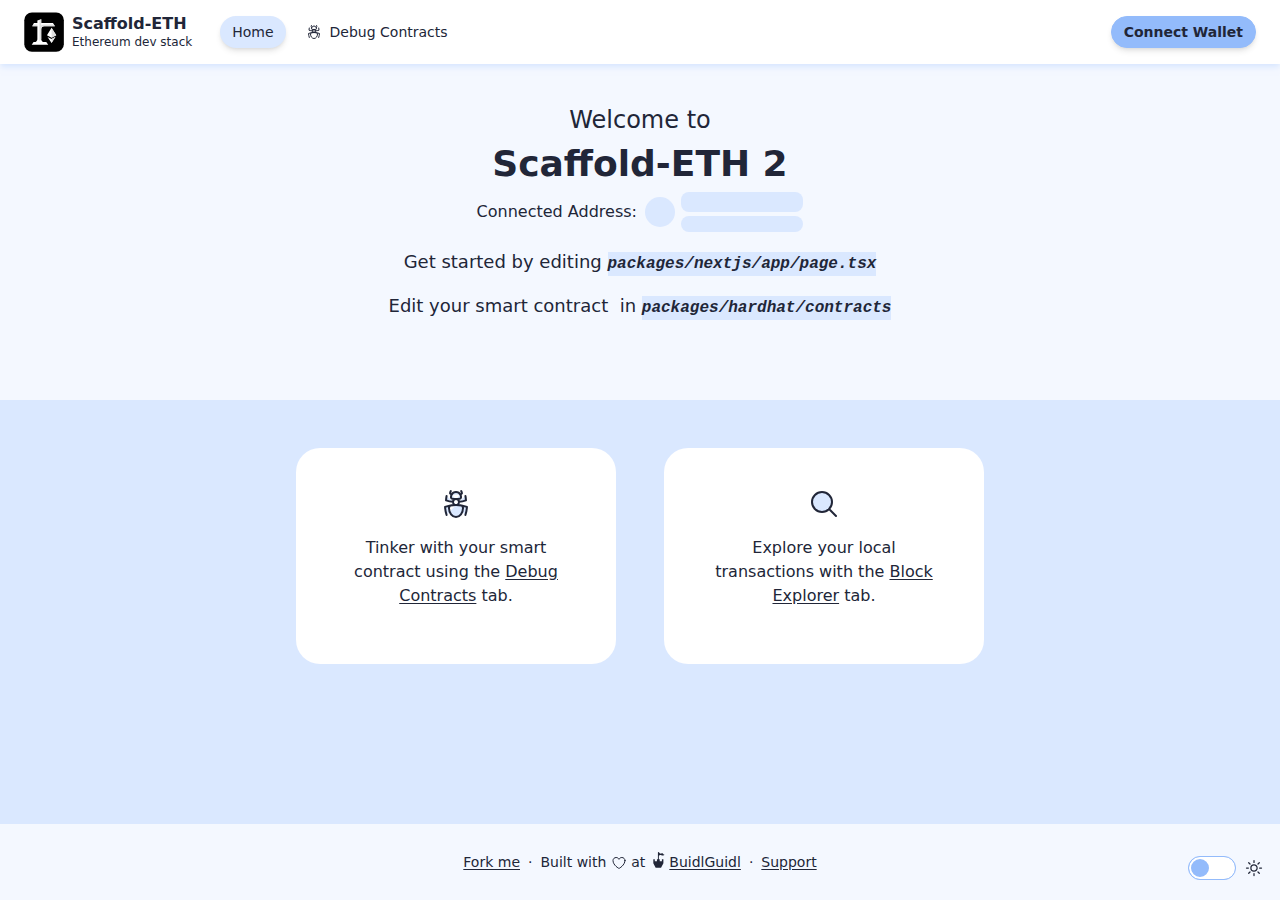
==== index.html @ f759e7f4 "Solo front" ====
<!DOCTYPE html><html><head><meta charSet="utf-8"/><meta name="viewport" content="width=device-width, initial-scale=1"/><link rel="stylesheet" href="/_next/static/css/b30489573339f853.css" data-precedence="next"/><link rel="stylesheet" href="/_next/static/css/dbda1ff14582be4a.css" data-precedence="next"/><link rel="preload" as="script" fetchPriority="low" href="/_next/static/chunks/webpack-286e37c692277913.js"/><script src="/_next/static/chunks/fd9d1056-6aa1b625d420d777.js" async=""></script><script src="/_next/static/chunks/2117-26779e17d9fb13f4.js" async=""></script><script src="/_next/static/chunks/main-app-7e808e5c35b438b6.js" async=""></script><script src="/_next/static/chunks/4e88bc13-41df5b18b3b7af3b.js" async=""></script><script src="/_next/static/chunks/5127-1ebbfdd28ce55233.js" async=""></script><script src="/_next/static/chunks/9206-174fe372003a5fc2.js" async=""></script><script src="/_next/static/chunks/app/page-ac073bfb4f8abafe.js" async=""></script><script src="/_next/static/chunks/9755-d1673c04b60750d8.js" async=""></script><script src="/_next/static/chunks/app/layout-ac0ccaaa9643059b.js" async=""></script><title>Scaffold-ETH 2 App</title><meta name="description" content="Built with 🏗 Scaffold-ETH 2"/><meta property="og:title" content="Scaffold-ETH 2 App"/><meta property="og:description" content="Built with 🏗 Scaffold-ETH 2"/><meta property="og:image" content="http://localhost:3000/thumbnail.jpg"/><meta name="twitter:card" content="summary_large_image"/><meta name="twitter:title" content="Scaffold-ETH 2 App"/><meta name="twitter:description" content="Built with 🏗 Scaffold-ETH 2"/><meta name="twitter:image" content="http://localhost:3000/thumbnail.jpg"/><link rel="icon" href="/favicon.png" sizes="32x32" type="image/png"/><script src="/_next/static/chunks/polyfills-42372ed130431b0a.js" noModule=""></script></head><body><script>!function(){try{var d=document.documentElement,n='data-theme',s='setAttribute';var e=localStorage.getItem('theme');if('system'===e||(!e&&true)){var t='(prefers-color-scheme: dark)',m=window.matchMedia(t);if(m.media!==t||m.matches){d.style.colorScheme = 'dark';d[s](n,'dark')}else{d.style.colorScheme = 'light';d[s](n,'light')}}else if(e){d[s](n,e|| '')}if(e==='light'||e==='dark')d.style.colorScheme=e}catch(e){}}()</script><!--$!--><template data-dgst="BAILOUT_TO_CLIENT_SIDE_RENDERING"></template><!--/$--><div data-rk=""><style>[data-rk]{--rk-blurs-modalOverlay:blur(0px);--rk-fonts-body:SFRounded, ui-rounded, "SF Pro Rounded", -apple-system, BlinkMacSystemFont, "Segoe UI", Roboto, Helvetica, Arial, sans-serif, "Apple Color Emoji", "Segoe UI Emoji", "Segoe UI Symbol";--rk-radii-actionButton:9999px;--rk-radii-connectButton:12px;--rk-radii-menuButton:12px;--rk-radii-modal:24px;--rk-radii-modalMobile:28px;--rk-colors-accentColor:#0E76FD;--rk-colors-accentColorForeground:#FFF;--rk-colors-actionButtonBorder:rgba(0, 0, 0, 0.04);--rk-colors-actionButtonBorderMobile:rgba(0, 0, 0, 0.06);--rk-colors-actionButtonSecondaryBackground:rgba(0, 0, 0, 0.06);--rk-colors-closeButton:rgba(60, 66, 66, 0.8);--rk-colors-closeButtonBackground:rgba(0, 0, 0, 0.06);--rk-colors-connectButtonBackground:#FFF;--rk-colors-connectButtonBackgroundError:#FF494A;--rk-colors-connectButtonInnerBackground:linear-gradient(0deg, rgba(0, 0, 0, 0.03), rgba(0, 0, 0, 0.06));--rk-colors-connectButtonText:#25292E;--rk-colors-connectButtonTextError:#FFF;--rk-colors-connectionIndicator:#30E000;--rk-colors-downloadBottomCardBackground:linear-gradient(126deg, rgba(255, 255, 255, 0) 9.49%, rgba(171, 171, 171, 0.04) 71.04%), #FFFFFF;--rk-colors-downloadTopCardBackground:linear-gradient(126deg, rgba(171, 171, 171, 0.2) 9.49%, rgba(255, 255, 255, 0) 71.04%), #FFFFFF;--rk-colors-error:#FF494A;--rk-colors-generalBorder:rgba(0, 0, 0, 0.06);--rk-colors-generalBorderDim:rgba(0, 0, 0, 0.03);--rk-colors-menuItemBackground:rgba(60, 66, 66, 0.1);--rk-colors-modalBackdrop:rgba(0, 0, 0, 0.3);--rk-colors-modalBackground:#FFF;--rk-colors-modalBorder:transparent;--rk-colors-modalText:#25292E;--rk-colors-modalTextDim:rgba(60, 66, 66, 0.3);--rk-colors-modalTextSecondary:rgba(60, 66, 66, 0.6);--rk-colors-profileAction:#FFF;--rk-colors-profileActionHover:rgba(255, 255, 255, 0.5);--rk-colors-profileForeground:rgba(60, 66, 66, 0.06);--rk-colors-selectedOptionBorder:rgba(60, 66, 66, 0.1);--rk-colors-standby:#FFD641;--rk-shadows-connectButton:0px 4px 12px rgba(0, 0, 0, 0.1);--rk-shadows-dialog:0px 8px 32px rgba(0, 0, 0, 0.32);--rk-shadows-profileDetailsAction:0px 2px 6px rgba(37, 41, 46, 0.04);--rk-shadows-selectedOption:0px 2px 6px rgba(0, 0, 0, 0.24);--rk-shadows-selectedWallet:0px 2px 6px rgba(0, 0, 0, 0.12);--rk-shadows-walletLogo:0px 2px 16px rgba(0, 0, 0, 0.16);}</style><div class="flex flex-col min-h-screen "><div class="sticky lg:static top-0 navbar bg-base-100 min-h-0 flex-shrink-0 justify-between z-20 shadow-md shadow-secondary px-0 sm:px-2"><div class="navbar-start w-auto lg:w-1/2"><div class="lg:hidden dropdown"><label tabindex="0" class="ml-1 btn btn-ghost hover:bg-transparent"><svg xmlns="http://www.w3.org/2000/svg" fill="none" viewBox="0 0 24 24" stroke-width="1.5" stroke="currentColor" aria-hidden="true" data-slot="icon" class="h-1/2"><path stroke-linecap="round" stroke-linejoin="round" d="M3.75 6.75h16.5M3.75 12h16.5m-16.5 5.25h16.5"></path></svg></label></div><a class="hidden lg:flex items-center gap-2 ml-4 mr-6 shrink-0" href="/"><div class="flex relative w-10 h-10"><img alt="SE2 logo" loading="lazy" decoding="async" data-nimg="fill" class="cursor-pointer" style="position:absolute;height:100%;width:100%;left:0;top:0;right:0;bottom:0;color:transparent" src="/logo.svg"/></div><div class="flex flex-col"><span class="font-bold leading-tight">Scaffold-ETH</span><span class="text-xs">Ethereum dev stack</span></div></a><ul class="hidden lg:flex lg:flex-nowrap menu menu-horizontal px-1 gap-2"><li><a class="bg-secondary shadow-md hover:bg-secondary hover:shadow-md focus:!bg-secondary active:!text-neutral py-1.5 px-3 text-sm rounded-full gap-2 grid grid-flow-col" href="/"><span>Home</span></a></li><li><a class=" hover:bg-secondary hover:shadow-md focus:!bg-secondary active:!text-neutral py-1.5 px-3 text-sm rounded-full gap-2 grid grid-flow-col" href="/debug"><svg xmlns="http://www.w3.org/2000/svg" fill="none" viewBox="0 0 24 24" stroke-width="1.5" stroke="currentColor" aria-hidden="true" data-slot="icon" class="h-4 w-4"><path stroke-linecap="round" stroke-linejoin="round" d="M12 12.75c1.148 0 2.278.08 3.383.237 1.037.146 1.866.966 1.866 2.013 0 3.728-2.35 6.75-5.25 6.75S6.75 18.728 6.75 15c0-1.046.83-1.867 1.866-2.013A24.204 24.204 0 0 1 12 12.75Zm0 0c2.883 0 5.647.508 8.207 1.44a23.91 23.91 0 0 1-1.152 6.06M12 12.75c-2.883 0-5.647.508-8.208 1.44.125 2.104.52 4.136 1.153 6.06M12 12.75a2.25 2.25 0 0 0 2.248-2.354M12 12.75a2.25 2.25 0 0 1-2.248-2.354M12 8.25c.995 0 1.971-.08 2.922-.236.403-.066.74-.358.795-.762a3.778 3.778 0 0 0-.399-2.25M12 8.25c-.995 0-1.97-.08-2.922-.236-.402-.066-.74-.358-.795-.762a3.734 3.734 0 0 1 .4-2.253M12 8.25a2.25 2.25 0 0 0-2.248 2.146M12 8.25a2.25 2.25 0 0 1 2.248 2.146M8.683 5a6.032 6.032 0 0 1-1.155-1.002c.07-.63.27-1.222.574-1.747m.581 2.749A3.75 3.75 0 0 1 15.318 5m0 0c.427-.283.815-.62 1.155-.999a4.471 4.471 0 0 0-.575-1.752M4.921 6a24.048 24.048 0 0 0-.392 3.314c1.668.546 3.416.914 5.223 1.082M19.08 6c.205 1.08.337 2.187.392 3.314a23.882 23.882 0 0 1-5.223 1.082"></path></svg><span>Debug Contracts</span></a></li></ul></div><div class="navbar-end flex-grow mr-4"><button class="btn btn-primary btn-sm" type="button">Connect Wallet</button></div></div><main class="relative flex flex-col flex-1"><div class="flex items-center flex-col flex-grow pt-10"><div class="px-5"><h1 class="text-center"><span class="block text-2xl mb-2">Welcome to</span><span class="block text-4xl font-bold">Scaffold-ETH 2</span></h1><div class="flex justify-center items-center space-x-2 flex-col sm:flex-row"><p class="my-2 font-medium">Connected Address:</p><div class="flex items-center"><div class="flex-shrink-0 skeleton rounded-full" style="width:30px;height:30px"></div><div class="flex flex-col space-y-1"><div class="ml-1.5 skeleton rounded-lg font-bold text-sm"><span class="invisible">0x1234...56789</span></div><div class="ml-1.5 skeleton rounded-lg text-xs"><span class="invisible">0x1234...56789</span></div></div></div></div><p class="text-center text-lg">Get started by editing<!-- --> <code class="italic bg-base-300 text-base font-bold max-w-full break-words break-all inline-block">packages/nextjs/app/page.tsx</code></p><p class="text-center text-lg">Edit your smart contract<!-- --> <code class="italic bg-base-300 text-base font-bold max-w-full break-words break-all inline-block"></code> <!-- -->in<!-- --> <code class="italic bg-base-300 text-base font-bold max-w-full break-words break-all inline-block">packages/hardhat/contracts</code></p></div><div class="flex-grow bg-base-300 w-full mt-16 px-8 py-12"><div class="flex justify-center items-center gap-12 flex-col sm:flex-row"><div class="flex flex-col bg-base-100 px-10 py-10 text-center items-center max-w-xs rounded-3xl"><svg xmlns="http://www.w3.org/2000/svg" fill="none" viewBox="0 0 24 24" stroke-width="1.5" stroke="currentColor" aria-hidden="true" data-slot="icon" class="h-8 w-8 fill-secondary"><path stroke-linecap="round" stroke-linejoin="round" d="M12 12.75c1.148 0 2.278.08 3.383.237 1.037.146 1.866.966 1.866 2.013 0 3.728-2.35 6.75-5.25 6.75S6.75 18.728 6.75 15c0-1.046.83-1.867 1.866-2.013A24.204 24.204 0 0 1 12 12.75Zm0 0c2.883 0 5.647.508 8.207 1.44a23.91 23.91 0 0 1-1.152 6.06M12 12.75c-2.883 0-5.647.508-8.208 1.44.125 2.104.52 4.136 1.153 6.06M12 12.75a2.25 2.25 0 0 0 2.248-2.354M12 12.75a2.25 2.25 0 0 1-2.248-2.354M12 8.25c.995 0 1.971-.08 2.922-.236.403-.066.74-.358.795-.762a3.778 3.778 0 0 0-.399-2.25M12 8.25c-.995 0-1.97-.08-2.922-.236-.402-.066-.74-.358-.795-.762a3.734 3.734 0 0 1 .4-2.253M12 8.25a2.25 2.25 0 0 0-2.248 2.146M12 8.25a2.25 2.25 0 0 1 2.248 2.146M8.683 5a6.032 6.032 0 0 1-1.155-1.002c.07-.63.27-1.222.574-1.747m.581 2.749A3.75 3.75 0 0 1 15.318 5m0 0c.427-.283.815-.62 1.155-.999a4.471 4.471 0 0 0-.575-1.752M4.921 6a24.048 24.048 0 0 0-.392 3.314c1.668.546 3.416.914 5.223 1.082M19.08 6c.205 1.08.337 2.187.392 3.314a23.882 23.882 0 0 1-5.223 1.082"></path></svg><p>Tinker with your smart contract using the<!-- --> <a class="link" href="/debug">Debug Contracts</a> <!-- -->tab.</p></div><div class="flex flex-col bg-base-100 px-10 py-10 text-center items-center max-w-xs rounded-3xl"><svg xmlns="http://www.w3.org/2000/svg" fill="none" viewBox="0 0 24 24" stroke-width="1.5" stroke="currentColor" aria-hidden="true" data-slot="icon" class="h-8 w-8 fill-secondary"><path stroke-linecap="round" stroke-linejoin="round" d="m21 21-5.197-5.197m0 0A7.5 7.5 0 1 0 5.196 5.196a7.5 7.5 0 0 0 10.607 10.607Z"></path></svg><p>Explore your local transactions with the<!-- --> <a class="link" href="/blockexplorer">Block Explorer</a> <!-- -->tab.</p></div></div></div></div></main><div class="min-h-0 py-5 px-1 mb-11 lg:mb-0"><div><div class="fixed flex justify-between items-center w-full z-10 p-4 bottom-0 left-0 pointer-events-none"><div class="flex flex-col md:flex-row gap-2 pointer-events-auto"></div></div></div><div class="w-full"><ul class="menu menu-horizontal w-full"><div class="flex justify-center items-center gap-2 text-sm w-full"><div class="text-center"><a href="https://github.com/scaffold-eth/se-2" target="_blank" rel="noreferrer" class="link">Fork me</a></div><span>·</span><div class="flex justify-center items-center gap-2"><p class="m-0 text-center">Built with <svg xmlns="http://www.w3.org/2000/svg" fill="none" viewBox="0 0 24 24" stroke-width="1.5" stroke="currentColor" aria-hidden="true" data-slot="icon" class="inline-block h-4 w-4"><path stroke-linecap="round" stroke-linejoin="round" d="M21 8.25c0-2.485-2.099-4.5-4.688-4.5-1.935 0-3.597 1.126-4.312 2.733-.715-1.607-2.377-2.733-4.313-2.733C5.1 3.75 3 5.765 3 8.25c0 7.22 9 12 9 12s9-4.78 9-12Z"></path></svg> at</p><a class="flex justify-center items-center gap-1" href="https://buidlguidl.com/" target="_blank" rel="noreferrer"><svg class="w-3 h-5 pb-1" width="53" height="72" viewBox="0 0 53 72" fill="currentColor" xmlns="http://www.w3.org/2000/svg"><path fill-rule="evenodd" d="M25.9 17.434v15.638h3.927v9.04h9.718v-9.04h6.745v18.08l-10.607 19.88-12.11-.182-12.11.183L.856 51.152v-18.08h6.713v9.04h9.75v-9.04h4.329V2.46a2.126 2.126 0 0 1 4.047-.914c1.074.412 2.157 1.5 3.276 2.626 1.33 1.337 2.711 2.726 4.193 3.095 1.496.373 2.605-.026 3.855-.475 1.31-.47 2.776-.997 5.005-.747 1.67.197 2.557 1.289 3.548 2.509 1.317 1.623 2.82 3.473 6.599 3.752l-.024.017c-2.42 1.709-5.726 4.043-10.86 3.587-1.605-.139-2.736-.656-3.82-1.153-1.546-.707-2.997-1.37-5.59-.832-2.809.563-4.227 1.892-5.306 2.903-.236.221-.456.427-.67.606Z" clip-rule="evenodd"></path></svg><span class="link">BuidlGuidl</span></a></div><span>·</span><div class="text-center"><a href="https://t.me/joinchat/KByvmRe5wkR-8F_zz6AjpA" target="_blank" rel="noreferrer" class="link">Support</a></div></div></ul></div></div></div><div style="position:fixed;z-index:9999;top:16px;left:16px;right:16px;bottom:16px;pointer-events:none"></div></div><script src="/_next/static/chunks/webpack-286e37c692277913.js" async=""></script><script>(self.__next_f=self.__next_f||[]).push([0]);self.__next_f.push([2,null])</script><script>self.__next_f.push([1,"1:HL[\"/_next/static/css/b30489573339f853.css\",\"style\"]\n2:HL[\"/_next/static/css/dbda1ff14582be4a.css\",\"style\"]\n"])</script><script>self.__next_f.push([1,"3:I[12846,[],\"\"]\n5:I[19107,[],\"ClientPageRoot\"]\n6:I[57340,[\"9472\",\"static/chunks/4e88bc13-41df5b18b3b7af3b.js\",\"5127\",\"static/chunks/5127-1ebbfdd28ce55233.js\",\"9206\",\"static/chunks/9206-174fe372003a5fc2.js\",\"1931\",\"static/chunks/app/page-ac073bfb4f8abafe.js\"],\"default\",1]\n7:I[75495,[\"9472\",\"static/chunks/4e88bc13-41df5b18b3b7af3b.js\",\"5127\",\"static/chunks/5127-1ebbfdd28ce55233.js\",\"9755\",\"static/chunks/9755-d1673c04b60750d8.js\",\"9206\",\"static/chunks/9206-174fe372003a5fc2.js\",\"3185\",\"static/chunks/app/layout-ac0ccaaa9643059b.js\"],\"ThemeProvider\"]\n8:I[71560,[\"9472\",\"static/chunks/4e88bc13-41df5b18b3b7af3b.js\",\"5127\",\"static/chunks/5127-1ebbfdd28ce55233.js\",\"9755\",\"static/chunks/9755-d1673c04b60750d8.js\",\"9206\",\"static/chunks/9206-174fe372003a5fc2.js\",\"3185\",\"static/chunks/app/layout-ac0ccaaa9643059b.js\"],\"ScaffoldEthAppWithProviders\"]\n9:I[4707,[],\"\"]\na:I[36423,[],\"\"]\nc:I[61060,[],\"\"]\nd:[]\n"])</script><script>self.__next_f.push([1,"0:[\"$\",\"$L3\",null,{\"buildId\":\"zYbmCcaARYC_O5IlSV0aa\",\"assetPrefix\":\"\",\"urlParts\":[\"\",\"\"],\"initialTree\":[\"\",{\"children\":[\"__PAGE__\",{}]},\"$undefined\",\"$undefined\",true],\"initialSeedData\":[\"\",{\"children\":[\"__PAGE__\",{},[[\"$L4\",[\"$\",\"$L5\",null,{\"props\":{\"params\":{},\"searchParams\":{}},\"Component\":\"$6\"}],null],null],null]},[[[[\"$\",\"link\",\"0\",{\"rel\":\"stylesheet\",\"href\":\"/_next/static/css/b30489573339f853.css\",\"precedence\":\"next\",\"crossOrigin\":\"$undefined\"}],[\"$\",\"link\",\"1\",{\"rel\":\"stylesheet\",\"href\":\"/_next/static/css/dbda1ff14582be4a.css\",\"precedence\":\"next\",\"crossOrigin\":\"$undefined\"}]],[\"$\",\"html\",null,{\"suppressHydrationWarning\":true,\"children\":[\"$\",\"body\",null,{\"children\":[\"$\",\"$L7\",null,{\"enableSystem\":true,\"children\":[\"$\",\"$L8\",null,{\"children\":[\"$\",\"$L9\",null,{\"parallelRouterKey\":\"children\",\"segmentPath\":[\"children\"],\"error\":\"$undefined\",\"errorStyles\":\"$undefined\",\"errorScripts\":\"$undefined\",\"template\":[\"$\",\"$La\",null,{}],\"templateStyles\":\"$undefined\",\"templateScripts\":\"$undefined\",\"notFound\":[[\"$\",\"title\",null,{\"children\":\"404: This page could not be found.\"}],[\"$\",\"div\",null,{\"style\":{\"fontFamily\":\"system-ui,\\\"Segoe UI\\\",Roboto,Helvetica,Arial,sans-serif,\\\"Apple Color Emoji\\\",\\\"Segoe UI Emoji\\\"\",\"height\":\"100vh\",\"textAlign\":\"center\",\"display\":\"flex\",\"flexDirection\":\"column\",\"alignItems\":\"center\",\"justifyContent\":\"center\"},\"children\":[\"$\",\"div\",null,{\"children\":[[\"$\",\"style\",null,{\"dangerouslySetInnerHTML\":{\"__html\":\"body{color:#000;background:#fff;margin:0}.next-error-h1{border-right:1px solid rgba(0,0,0,.3)}@media (prefers-color-scheme:dark){body{color:#fff;background:#000}.next-error-h1{border-right:1px solid rgba(255,255,255,.3)}}\"}}],[\"$\",\"h1\",null,{\"className\":\"next-error-h1\",\"style\":{\"display\":\"inline-block\",\"margin\":\"0 20px 0 0\",\"padding\":\"0 23px 0 0\",\"fontSize\":24,\"fontWeight\":500,\"verticalAlign\":\"top\",\"lineHeight\":\"49px\"},\"children\":\"404\"}],[\"$\",\"div\",null,{\"style\":{\"display\":\"inline-block\"},\"children\":[\"$\",\"h2\",null,{\"style\":{\"fontSize\":14,\"fontWeight\":400,\"lineHeight\":\"49px\",\"margin\":0},\"children\":\"This page could not be found.\"}]}]]}]}]],\"notFoundStyles\":[]}]}]}]}]}]],null],null],\"couldBeIntercepted\":false,\"initialHead\":[null,\"$Lb\"],\"globalErrorComponent\":\"$c\",\"missingSlots\":\"$Wd\"}]\n"])</script><script>self.__next_f.push([1,"b:[[\"$\",\"meta\",\"0\",{\"name\":\"viewport\",\"content\":\"width=device-width, initial-scale=1\"}],[\"$\",\"meta\",\"1\",{\"charSet\":\"utf-8\"}],[\"$\",\"title\",\"2\",{\"children\":\"Scaffold-ETH 2 App\"}],[\"$\",\"meta\",\"3\",{\"name\":\"description\",\"content\":\"Built with 🏗 Scaffold-ETH 2\"}],[\"$\",\"meta\",\"4\",{\"property\":\"og:title\",\"content\":\"Scaffold-ETH 2 App\"}],[\"$\",\"meta\",\"5\",{\"property\":\"og:description\",\"content\":\"Built with 🏗 Scaffold-ETH 2\"}],[\"$\",\"meta\",\"6\",{\"property\":\"og:image\",\"content\":\"http://localhost:3000/thumbnail.jpg\"}],[\"$\",\"meta\",\"7\",{\"name\":\"twitter:card\",\"content\":\"summary_large_image\"}],[\"$\",\"meta\",\"8\",{\"name\":\"twitter:title\",\"content\":\"Scaffold-ETH 2 App\"}],[\"$\",\"meta\",\"9\",{\"name\":\"twitter:description\",\"content\":\"Built with 🏗 Scaffold-ETH 2\"}],[\"$\",\"meta\",\"10\",{\"name\":\"twitter:image\",\"content\":\"http://localhost:3000/thumbnail.jpg\"}],[\"$\",\"link\",\"11\",{\"rel\":\"icon\",\"href\":\"/favicon.png\",\"sizes\":\"32x32\",\"type\":\"image/png\"}]]\n4:null\n"])</script></body></html>
---- _next/static/css/b30489573339f853.css ----
[data-rk] .iekbcc0{border:0;box-sizing:border-box;font-size:100%;line-height:normal;margin:0;padding:0;text-align:left;vertical-align:baseline;-webkit-tap-highlight-color:transparent}[data-rk] .iekbcc1{list-style:none}[data-rk] .iekbcc2{quotes:none}[data-rk] .iekbcc2:after,[data-rk] .iekbcc2:before{content:""}[data-rk] .iekbcc3{border-collapse:collapse;border-spacing:0}[data-rk] .iekbcc4{-webkit-appearance:none;-moz-appearance:none;appearance:none}[data-rk] .iekbcc5{outline:none}[data-rk] .iekbcc5::-moz-placeholder{opacity:1}[data-rk] .iekbcc5::placeholder{opacity:1}[data-rk] .iekbcc6{background-color:transparent;color:inherit}[data-rk] .iekbcc7:disabled{opacity:1}[data-rk] .iekbcc7::-ms-expand,[data-rk] .iekbcc8::-ms-clear{display:none}[data-rk] .iekbcc8::-webkit-search-cancel-button{-webkit-appearance:none}[data-rk] .iekbcc9{background:none;cursor:pointer;text-align:left}[data-rk] .iekbcca{color:inherit;text-decoration:none}[data-rk] .ju367v0{align-items:flex-start}[data-rk] .ju367v2{align-items:flex-end}[data-rk] .ju367v4{align-items:center}[data-rk] .ju367v6{display:none}[data-rk] .ju367v8{display:block}[data-rk] .ju367va{display:flex}[data-rk] .ju367vc{display:inline}[data-rk] .ju367ve{align-self:flex-start}[data-rk] .ju367vf{align-self:flex-end}[data-rk] .ju367vg{align-self:center}[data-rk] .ju367vh{background-size:cover}[data-rk] .ju367vi{border-radius:1px}[data-rk] .ju367vj{border-radius:6px}[data-rk] .ju367vk{border-radius:10px}[data-rk] .ju367vl{border-radius:13px}[data-rk] .ju367vm{border-radius:var(--rk-radii-actionButton)}[data-rk] .ju367vn{border-radius:var(--rk-radii-connectButton)}[data-rk] .ju367vo{border-radius:var(--rk-radii-menuButton)}[data-rk] .ju367vp{border-radius:var(--rk-radii-modal)}[data-rk] .ju367vq{border-radius:var(--rk-radii-modalMobile)}[data-rk] .ju367vr{border-radius:25%}[data-rk] .ju367vs{border-radius:9999px}[data-rk] .ju367vt{border-style:solid}[data-rk] .ju367vu{border-width:0}[data-rk] .ju367vv{border-width:1px}[data-rk] .ju367vw{border-width:2px}[data-rk] .ju367vx{border-width:4px}[data-rk] .ju367vy{cursor:pointer}[data-rk] .ju367vz{cursor:none}[data-rk] .ju367v10{pointer-events:none}[data-rk] .ju367v11{pointer-events:all}[data-rk] .ju367v12{min-height:8px}[data-rk] .ju367v13{min-height:44px}[data-rk] .ju367v14{flex-direction:row}[data-rk] .ju367v15{flex-direction:column}[data-rk] .ju367v16{font-family:var(--rk-fonts-body)}[data-rk] .ju367v17{font-size:12px;line-height:18px}[data-rk] .ju367v18{font-size:13px;line-height:18px}[data-rk] .ju367v19{font-size:14px;line-height:18px}[data-rk] .ju367v1a{font-size:16px;line-height:20px}[data-rk] .ju367v1b{font-size:18px;line-height:24px}[data-rk] .ju367v1c{font-size:20px;line-height:24px}[data-rk] .ju367v1d{font-size:23px;line-height:29px}[data-rk] .ju367v1e{font-weight:400}[data-rk] .ju367v1f{font-weight:500}[data-rk] .ju367v1g{font-weight:600}[data-rk] .ju367v1h{font-weight:700}[data-rk] .ju367v1i{font-weight:800}[data-rk] .ju367v1j{gap:0}[data-rk] .ju367v1k{gap:1px}[data-rk] .ju367v1l{gap:2px}[data-rk] .ju367v1m{gap:3px}[data-rk] .ju367v1n{gap:4px}[data-rk] .ju367v1o{gap:5px}[data-rk] .ju367v1p{gap:6px}[data-rk] .ju367v1q{gap:8px}[data-rk] .ju367v1r{gap:10px}[data-rk] .ju367v1s{gap:12px}[data-rk] .ju367v1t{gap:14px}[data-rk] .ju367v1u{gap:16px}[data-rk] .ju367v1v{gap:18px}[data-rk] .ju367v1w{gap:20px}[data-rk] .ju367v1x{gap:24px}[data-rk] .ju367v1y{gap:28px}[data-rk] .ju367v1z{gap:32px}[data-rk] .ju367v20{gap:36px}[data-rk] .ju367v21{gap:44px}[data-rk] .ju367v22{gap:64px}[data-rk] .ju367v23{gap:-1px}[data-rk] .ju367v24{height:1px}[data-rk] .ju367v25{height:2px}[data-rk] .ju367v26{height:4px}[data-rk] .ju367v27{height:8px}[data-rk] .ju367v28{height:12px}[data-rk] .ju367v29{height:20px}[data-rk] .ju367v2a{height:24px}[data-rk] .ju367v2b{height:28px}[data-rk] .ju367v2c{height:30px}[data-rk] .ju367v2d{height:32px}[data-rk] .ju367v2e{height:34px}[data-rk] .ju367v2f{height:36px}[data-rk] .ju367v2g{height:40px}[data-rk] .ju367v2h{height:44px}[data-rk] .ju367v2i{height:48px}[data-rk] .ju367v2j{height:54px}[data-rk] .ju367v2k{height:60px}[data-rk] .ju367v2l{height:200px}[data-rk] .ju367v2m{height:100%}[data-rk] .ju367v2n{height:-moz-max-content;height:max-content}[data-rk] .ju367v2o{justify-content:flex-start}[data-rk] .ju367v2p{justify-content:flex-end}[data-rk] .ju367v2q{justify-content:center}[data-rk] .ju367v2r{justify-content:space-between}[data-rk] .ju367v2s{justify-content:space-around}[data-rk] .ju367v2t{text-align:left}[data-rk] .ju367v2u{text-align:center}[data-rk] .ju367v2v{text-align:inherit}[data-rk] .ju367v2w{margin-bottom:0}[data-rk] .ju367v2x{margin-bottom:1px}[data-rk] .ju367v2y{margin-bottom:2px}[data-rk] .ju367v2z{margin-bottom:3px}[data-rk] .ju367v30{margin-bottom:4px}[data-rk] .ju367v31{margin-bottom:5px}[data-rk] .ju367v32{margin-bottom:6px}[data-rk] .ju367v33{margin-bottom:8px}[data-rk] .ju367v34{margin-bottom:10px}[data-rk] .ju367v35{margin-bottom:12px}[data-rk] .ju367v36{margin-bottom:14px}[data-rk] .ju367v37{margin-bottom:16px}[data-rk] .ju367v38{margin-bottom:18px}[data-rk] .ju367v39{margin-bottom:20px}[data-rk] .ju367v3a{margin-bottom:24px}[data-rk] .ju367v3b{margin-bottom:28px}[data-rk] .ju367v3c{margin-bottom:32px}[data-rk] .ju367v3d{margin-bottom:36px}[data-rk] .ju367v3e{margin-bottom:44px}[data-rk] .ju367v3f{margin-bottom:64px}[data-rk] .ju367v3g{margin-bottom:-1px}[data-rk] .ju367v3h{margin-left:0}[data-rk] .ju367v3i{margin-left:1px}[data-rk] .ju367v3j{margin-left:2px}[data-rk] .ju367v3k{margin-left:3px}[data-rk] .ju367v3l{margin-left:4px}[data-rk] .ju367v3m{margin-left:5px}[data-rk] .ju367v3n{margin-left:6px}[data-rk] .ju367v3o{margin-left:8px}[data-rk] .ju367v3p{margin-left:10px}[data-rk] .ju367v3q{margin-left:12px}[data-rk] .ju367v3r{margin-left:14px}[data-rk] .ju367v3s{margin-left:16px}[data-rk] .ju367v3t{margin-left:18px}[data-rk] .ju367v3u{margin-left:20px}[data-rk] .ju367v3v{margin-left:24px}[data-rk] .ju367v3w{margin-left:28px}[data-rk] .ju367v3x{margin-left:32px}[data-rk] .ju367v3y{margin-left:36px}[data-rk] .ju367v3z{margin-left:44px}[data-rk] .ju367v40{margin-left:64px}[data-rk] .ju367v41{margin-left:-1px}[data-rk] .ju367v42{margin-right:0}[data-rk] .ju367v43{margin-right:1px}[data-rk] .ju367v44{margin-right:2px}[data-rk] .ju367v45{margin-right:3px}[data-rk] .ju367v46{margin-right:4px}[data-rk] .ju367v47{margin-right:5px}[data-rk] .ju367v48{margin-right:6px}[data-rk] .ju367v49{margin-right:8px}[data-rk] .ju367v4a{margin-right:10px}[data-rk] .ju367v4b{margin-right:12px}[data-rk] .ju367v4c{margin-right:14px}[data-rk] .ju367v4d{margin-right:16px}[data-rk] .ju367v4e{margin-right:18px}[data-rk] .ju367v4f{margin-right:20px}[data-rk] .ju367v4g{margin-right:24px}[data-rk] .ju367v4h{margin-right:28px}[data-rk] .ju367v4i{margin-right:32px}[data-rk] .ju367v4j{margin-right:36px}[data-rk] .ju367v4k{margin-right:44px}[data-rk] .ju367v4l{margin-right:64px}[data-rk] .ju367v4m{margin-right:-1px}[data-rk] .ju367v4n{margin-top:0}[data-rk] .ju367v4o{margin-top:1px}[data-rk] .ju367v4p{margin-top:2px}[data-rk] .ju367v4q{margin-top:3px}[data-rk] .ju367v4r{margin-top:4px}[data-rk] .ju367v4s{margin-top:5px}[data-rk] .ju367v4t{margin-top:6px}[data-rk] .ju367v4u{margin-top:8px}[data-rk] .ju367v4v{margin-top:10px}[data-rk] .ju367v4w{margin-top:12px}[data-rk] .ju367v4x{margin-top:14px}[data-rk] .ju367v4y{margin-top:16px}[data-rk] .ju367v4z{margin-top:18px}[data-rk] .ju367v50{margin-top:20px}[data-rk] .ju367v51{margin-top:24px}[data-rk] .ju367v52{margin-top:28px}[data-rk] .ju367v53{margin-top:32px}[data-rk] .ju367v54{margin-top:36px}[data-rk] .ju367v55{margin-top:44px}[data-rk] .ju367v56{margin-top:64px}[data-rk] .ju367v57{margin-top:-1px}[data-rk] .ju367v58{max-width:1px}[data-rk] .ju367v59{max-width:2px}[data-rk] .ju367v5a{max-width:4px}[data-rk] .ju367v5b{max-width:8px}[data-rk] .ju367v5c{max-width:12px}[data-rk] .ju367v5d{max-width:20px}[data-rk] .ju367v5e{max-width:24px}[data-rk] .ju367v5f{max-width:28px}[data-rk] .ju367v5g{max-width:30px}[data-rk] .ju367v5h{max-width:32px}[data-rk] .ju367v5i{max-width:34px}[data-rk] .ju367v5j{max-width:36px}[data-rk] .ju367v5k{max-width:40px}[data-rk] .ju367v5l{max-width:44px}[data-rk] .ju367v5m{max-width:48px}[data-rk] .ju367v5n{max-width:54px}[data-rk] .ju367v5o{max-width:60px}[data-rk] .ju367v5p{max-width:200px}[data-rk] .ju367v5q{max-width:100%}[data-rk] .ju367v5r{max-width:-moz-max-content;max-width:max-content}[data-rk] .ju367v5s{min-width:1px}[data-rk] .ju367v5t{min-width:2px}[data-rk] .ju367v5u{min-width:4px}[data-rk] .ju367v5v{min-width:8px}[data-rk] .ju367v5w{min-width:12px}[data-rk] .ju367v5x{min-width:20px}[data-rk] .ju367v5y{min-width:24px}[data-rk] .ju367v5z{min-width:28px}[data-rk] .ju367v60{min-width:30px}[data-rk] .ju367v61{min-width:32px}[data-rk] .ju367v62{min-width:34px}[data-rk] .ju367v63{min-width:36px}[data-rk] .ju367v64{min-width:40px}[data-rk] .ju367v65{min-width:44px}[data-rk] .ju367v66{min-width:48px}[data-rk] .ju367v67{min-width:54px}[data-rk] .ju367v68{min-width:60px}[data-rk] .ju367v69{min-width:200px}[data-rk] .ju367v6a{min-width:100%}[data-rk] .ju367v6b{min-width:-moz-max-content;min-width:max-content}[data-rk] .ju367v6c{overflow:hidden}[data-rk] .ju367v6d{padding-bottom:0}[data-rk] .ju367v6e{padding-bottom:1px}[data-rk] .ju367v6f{padding-bottom:2px}[data-rk] .ju367v6g{padding-bottom:3px}[data-rk] .ju367v6h{padding-bottom:4px}[data-rk] .ju367v6i{padding-bottom:5px}[data-rk] .ju367v6j{padding-bottom:6px}[data-rk] .ju367v6k{padding-bottom:8px}[data-rk] .ju367v6l{padding-bottom:10px}[data-rk] .ju367v6m{padding-bottom:12px}[data-rk] .ju367v6n{padding-bottom:14px}[data-rk] .ju367v6o{padding-bottom:16px}[data-rk] .ju367v6p{padding-bottom:18px}[data-rk] .ju367v6q{padding-bottom:20px}[data-rk] .ju367v6r{padding-bottom:24px}[data-rk] .ju367v6s{padding-bottom:28px}[data-rk] .ju367v6t{padding-bottom:32px}[data-rk] .ju367v6u{padding-bottom:36px}[data-rk] .ju367v6v{padding-bottom:44px}[data-rk] .ju367v6w{padding-bottom:64px}[data-rk] .ju367v6x{padding-bottom:-1px}[data-rk] .ju367v6y{padding-left:0}[data-rk] .ju367v6z{padding-left:1px}[data-rk] .ju367v70{padding-left:2px}[data-rk] .ju367v71{padding-left:3px}[data-rk] .ju367v72{padding-left:4px}[data-rk] .ju367v73{padding-left:5px}[data-rk] .ju367v74{padding-left:6px}[data-rk] .ju367v75{padding-left:8px}[data-rk] .ju367v76{padding-left:10px}[data-rk] .ju367v77{padding-left:12px}[data-rk] .ju367v78{padding-left:14px}[data-rk] .ju367v79{padding-left:16px}[data-rk] .ju367v7a{padding-left:18px}[data-rk] .ju367v7b{padding-left:20px}[data-rk] .ju367v7c{padding-left:24px}[data-rk] .ju367v7d{padding-left:28px}[data-rk] .ju367v7e{padding-left:32px}[data-rk] .ju367v7f{padding-left:36px}[data-rk] .ju367v7g{padding-left:44px}[data-rk] .ju367v7h{padding-left:64px}[data-rk] .ju367v7i{padding-left:-1px}[data-rk] .ju367v7j{padding-right:0}[data-rk] .ju367v7k{padding-right:1px}[data-rk] .ju367v7l{padding-right:2px}[data-rk] .ju367v7m{padding-right:3px}[data-rk] .ju367v7n{padding-right:4px}[data-rk] .ju367v7o{padding-right:5px}[data-rk] .ju367v7p{padding-right:6px}[data-rk] .ju367v7q{padding-right:8px}[data-rk] .ju367v7r{padding-right:10px}[data-rk] .ju367v7s{padding-right:12px}[data-rk] .ju367v7t{padding-right:14px}[data-rk] .ju367v7u{padding-right:16px}[data-rk] .ju367v7v{padding-right:18px}[data-rk] .ju367v7w{padding-right:20px}[data-rk] .ju367v7x{padding-right:24px}[data-rk] .ju367v7y{padding-right:28px}[data-rk] .ju367v7z{padding-right:32px}[data-rk] .ju367v80{padding-right:36px}[data-rk] .ju367v81{padding-right:44px}[data-rk] .ju367v82{padding-right:64px}[data-rk] .ju367v83{padding-right:-1px}[data-rk] .ju367v84{padding-top:0}[data-rk] .ju367v85{padding-top:1px}[data-rk] .ju367v86{padding-top:2px}[data-rk] .ju367v87{padding-top:3px}[data-rk] .ju367v88{padding-top:4px}[data-rk] .ju367v89{padding-top:5px}[data-rk] .ju367v8a{padding-top:6px}[data-rk] .ju367v8b{padding-top:8px}[data-rk] .ju367v8c{padding-top:10px}[data-rk] .ju367v8d{padding-top:12px}[data-rk] .ju367v8e{padding-top:14px}[data-rk] .ju367v8f{padding-top:16px}[data-rk] .ju367v8g{padding-top:18px}[data-rk] .ju367v8h{padding-top:20px}[data-rk] .ju367v8i{padding-top:24px}[data-rk] .ju367v8j{padding-top:28px}[data-rk] .ju367v8k{padding-top:32px}[data-rk] .ju367v8l{padding-top:36px}[data-rk] .ju367v8m{padding-top:44px}[data-rk] .ju367v8n{padding-top:64px}[data-rk] .ju367v8o{padding-top:-1px}[data-rk] .ju367v8p{position:absolute}[data-rk] .ju367v8q{position:fixed}[data-rk] .ju367v8r{position:relative}[data-rk] .ju367v8s{-webkit-user-select:none}[data-rk] .ju367v8t{right:0}[data-rk] .ju367v8u{transition:.125s ease}[data-rk] .ju367v8v{transition:transform .125s ease}[data-rk] .ju367v8w{-webkit-user-select:none;-moz-user-select:none;user-select:none}[data-rk] .ju367v8x{width:1px}[data-rk] .ju367v8y{width:2px}[data-rk] .ju367v8z{width:4px}[data-rk] .ju367v90{width:8px}[data-rk] .ju367v91{width:12px}[data-rk] .ju367v92{width:20px}[data-rk] .ju367v93{width:24px}[data-rk] .ju367v94{width:28px}[data-rk] .ju367v95{width:30px}[data-rk] .ju367v96{width:32px}[data-rk] .ju367v97{width:34px}[data-rk] .ju367v98{width:36px}[data-rk] .ju367v99{width:40px}[data-rk] .ju367v9a{width:44px}[data-rk] .ju367v9b{width:48px}[data-rk] .ju367v9c{width:54px}[data-rk] .ju367v9d{width:60px}[data-rk] .ju367v9e{width:200px}[data-rk] .ju367v9f{width:100%}[data-rk] .ju367v9g{width:-moz-max-content;width:max-content}[data-rk] .ju367v9h{-webkit-backdrop-filter:var(--rk-blurs-modalOverlay);backdrop-filter:var(--rk-blurs-modalOverlay)}[data-rk] .ju367v9i,[data-rk] .ju367v9j:hover,[data-rk] .ju367v9k:active{background:var(--rk-colors-accentColor)}[data-rk] .ju367v9l,[data-rk] .ju367v9m:hover,[data-rk] .ju367v9n:active{background:var(--rk-colors-accentColorForeground)}[data-rk] .ju367v9o,[data-rk] .ju367v9p:hover,[data-rk] .ju367v9q:active{background:var(--rk-colors-actionButtonBorder)}[data-rk] .ju367v9r,[data-rk] .ju367v9s:hover,[data-rk] .ju367v9t:active{background:var(--rk-colors-actionButtonBorderMobile)}[data-rk] .ju367v9u,[data-rk] .ju367v9v:hover,[data-rk] .ju367v9w:active{background:var(--rk-colors-actionButtonSecondaryBackground)}[data-rk] .ju367v9x,[data-rk] .ju367v9y:hover,[data-rk] .ju367v9z:active{background:var(--rk-colors-closeButton)}[data-rk] .ju367va0,[data-rk] .ju367va1:hover,[data-rk] .ju367va2:active{background:var(--rk-colors-closeButtonBackground)}[data-rk] .ju367va3,[data-rk] .ju367va4:hover,[data-rk] .ju367va5:active{background:var(--rk-colors-connectButtonBackground)}[data-rk] .ju367va6,[data-rk] .ju367va7:hover,[data-rk] .ju367va8:active{background:var(--rk-colors-connectButtonBackgroundError)}[data-rk] .ju367va9,[data-rk] .ju367vaa:hover,[data-rk] .ju367vab:active{background:var(--rk-colors-connectButtonInnerBackground)}[data-rk] .ju367vac,[data-rk] .ju367vad:hover,[data-rk] .ju367vae:active{background:var(--rk-colors-connectButtonText)}[data-rk] .ju367vaf,[data-rk] .ju367vag:hover,[data-rk] .ju367vah:active{background:var(--rk-colors-connectButtonTextError)}[data-rk] .ju367vai,[data-rk] .ju367vaj:hover,[data-rk] .ju367vak:active{background:var(--rk-colors-connectionIndicator)}[data-rk] .ju367val,[data-rk] .ju367vam:hover,[data-rk] .ju367van:active{background:var(--rk-colors-downloadBottomCardBackground)}[data-rk] .ju367vao,[data-rk] .ju367vap:hover,[data-rk] .ju367vaq:active{background:var(--rk-colors-downloadTopCardBackground)}[data-rk] .ju367var,[data-rk] .ju367vas:hover,[data-rk] .ju367vat:active{background:var(--rk-colors-error)}[data-rk] .ju367vau,[data-rk] .ju367vav:hover,[data-rk] .ju367vaw:active{background:var(--rk-colors-generalBorder)}[data-rk] .ju367vax,[data-rk] .ju367vay:hover,[data-rk] .ju367vaz:active{background:var(--rk-colors-generalBorderDim)}[data-rk] .ju367vb0,[data-rk] .ju367vb1:hover,[data-rk] .ju367vb2:active{background:var(--rk-colors-menuItemBackground)}[data-rk] .ju367vb3,[data-rk] .ju367vb4:hover,[data-rk] .ju367vb5:active{background:var(--rk-colors-modalBackdrop)}[data-rk] .ju367vb6,[data-rk] .ju367vb7:hover,[data-rk] .ju367vb8:active{background:var(--rk-colors-modalBackground)}[data-rk] .ju367vb9,[data-rk] .ju367vba:hover,[data-rk] .ju367vbb:active{background:var(--rk-colors-modalBorder)}[data-rk] .ju367vbc,[data-rk] .ju367vbd:hover,[data-rk] .ju367vbe:active{background:var(--rk-colors-modalText)}[data-rk] .ju367vbf,[data-rk] .ju367vbg:hover,[data-rk] .ju367vbh:active{background:var(--rk-colors-modalTextDim)}[data-rk] .ju367vbi,[data-rk] .ju367vbj:hover,[data-rk] .ju367vbk:active{background:var(--rk-colors-modalTextSecondary)}[data-rk] .ju367vbl,[data-rk] .ju367vbm:hover,[data-rk] .ju367vbn:active{background:var(--rk-colors-profileAction)}[data-rk] .ju367vbo,[data-rk] .ju367vbp:hover,[data-rk] .ju367vbq:active{background:var(--rk-colors-profileActionHover)}[data-rk] .ju367vbr,[data-rk] .ju367vbs:hover,[data-rk] .ju367vbt:active{background:var(--rk-colors-profileForeground)}[data-rk] .ju367vbu,[data-rk] .ju367vbv:hover,[data-rk] .ju367vbw:active{background:var(--rk-colors-selectedOptionBorder)}[data-rk] .ju367vbx,[data-rk] .ju367vby:hover,[data-rk] .ju367vbz:active{background:var(--rk-colors-standby)}[data-rk] .ju367vc0,[data-rk] .ju367vc1:hover,[data-rk] .ju367vc2:active{border-color:var(--rk-colors-accentColor)}[data-rk] .ju367vc3,[data-rk] .ju367vc4:hover,[data-rk] .ju367vc5:active{border-color:var(--rk-colors-accentColorForeground)}[data-rk] .ju367vc6,[data-rk] .ju367vc7:hover,[data-rk] .ju367vc8:active{border-color:var(--rk-colors-actionButtonBorder)}[data-rk] .ju367vc9,[data-rk] .ju367vca:hover,[data-rk] .ju367vcb:active{border-color:var(--rk-colors-actionButtonBorderMobile)}[data-rk] .ju367vcc,[data-rk] .ju367vcd:hover,[data-rk] .ju367vce:active{border-color:var(--rk-colors-actionButtonSecondaryBackground)}[data-rk] .ju367vcf,[data-rk] .ju367vcg:hover,[data-rk] .ju367vch:active{border-color:var(--rk-colors-closeButton)}[data-rk] .ju367vci,[data-rk] .ju367vcj:hover,[data-rk] .ju367vck:active{border-color:var(--rk-colors-closeButtonBackground)}[data-rk] .ju367vcl,[data-rk] .ju367vcm:hover,[data-rk] .ju367vcn:active{border-color:var(--rk-colors-connectButtonBackground)}[data-rk] .ju367vco,[data-rk] .ju367vcp:hover,[data-rk] .ju367vcq:active{border-color:var(--rk-colors-connectButtonBackgroundError)}[data-rk] .ju367vcr,[data-rk] .ju367vcs:hover,[data-rk] .ju367vct:active{border-color:var(--rk-colors-connectButtonInnerBackground)}[data-rk] .ju367vcu,[data-rk] .ju367vcv:hover,[data-rk] .ju367vcw:active{border-color:var(--rk-colors-connectButtonText)}[data-rk] .ju367vcx,[data-rk] .ju367vcy:hover,[data-rk] .ju367vcz:active{border-color:var(--rk-colors-connectButtonTextError)}[data-rk] .ju367vd0,[data-rk] .ju367vd1:hover,[data-rk] .ju367vd2:active{border-color:var(--rk-colors-connectionIndicator)}[data-rk] .ju367vd3,[data-rk] .ju367vd4:hover,[data-rk] .ju367vd5:active{border-color:var(--rk-colors-downloadBottomCardBackground)}[data-rk] .ju367vd6,[data-rk] .ju367vd7:hover,[data-rk] .ju367vd8:active{border-color:var(--rk-colors-downloadTopCardBackground)}[data-rk] .ju367vd9,[data-rk] .ju367vda:hover,[data-rk] .ju367vdb:active{border-color:var(--rk-colors-error)}[data-rk] .ju367vdc,[data-rk] .ju367vdd:hover,[data-rk] .ju367vde:active{border-color:var(--rk-colors-generalBorder)}[data-rk] .ju367vdf,[data-rk] .ju367vdg:hover,[data-rk] .ju367vdh:active{border-color:var(--rk-colors-generalBorderDim)}[data-rk] .ju367vdi,[data-rk] .ju367vdj:hover,[data-rk] .ju367vdk:active{border-color:var(--rk-colors-menuItemBackground)}[data-rk] .ju367vdl,[data-rk] .ju367vdm:hover,[data-rk] .ju367vdn:active{border-color:var(--rk-colors-modalBackdrop)}[data-rk] .ju367vdo,[data-rk] .ju367vdp:hover,[data-rk] .ju367vdq:active{border-color:var(--rk-colors-modalBackground)}[data-rk] .ju367vdr,[data-rk] .ju367vds:hover,[data-rk] .ju367vdt:active{border-color:var(--rk-colors-modalBorder)}[data-rk] .ju367vdu,[data-rk] .ju367vdv:hover,[data-rk] .ju367vdw:active{border-color:var(--rk-colors-modalText)}[data-rk] .ju367vdx,[data-rk] .ju367vdy:hover,[data-rk] .ju367vdz:active{border-color:var(--rk-colors-modalTextDim)}[data-rk] .ju367ve0,[data-rk] .ju367ve1:hover,[data-rk] .ju367ve2:active{border-color:var(--rk-colors-modalTextSecondary)}[data-rk] .ju367ve3,[data-rk] .ju367ve4:hover,[data-rk] .ju367ve5:active{border-color:var(--rk-colors-profileAction)}[data-rk] .ju367ve6,[data-rk] .ju367ve7:hover,[data-rk] .ju367ve8:active{border-color:var(--rk-colors-profileActionHover)}[data-rk] .ju367ve9,[data-rk] .ju367vea:hover,[data-rk] .ju367veb:active{border-color:var(--rk-colors-profileForeground)}[data-rk] .ju367vec,[data-rk] .ju367ved:hover,[data-rk] .ju367vee:active{border-color:var(--rk-colors-selectedOptionBorder)}[data-rk] .ju367vef,[data-rk] .ju367veg:hover,[data-rk] .ju367veh:active{border-color:var(--rk-colors-standby)}[data-rk] .ju367vei,[data-rk] .ju367vej:hover,[data-rk] .ju367vek:active{box-shadow:var(--rk-shadows-connectButton)}[data-rk] .ju367vel,[data-rk] .ju367vem:hover,[data-rk] .ju367ven:active{box-shadow:var(--rk-shadows-dialog)}[data-rk] .ju367veo,[data-rk] .ju367vep:hover,[data-rk] .ju367veq:active{box-shadow:var(--rk-shadows-profileDetailsAction)}[data-rk] .ju367ver,[data-rk] .ju367ves:hover,[data-rk] .ju367vet:active{box-shadow:var(--rk-shadows-selectedOption)}[data-rk] .ju367veu,[data-rk] .ju367vev:hover,[data-rk] .ju367vew:active{box-shadow:var(--rk-shadows-selectedWallet)}[data-rk] .ju367vex,[data-rk] .ju367vey:hover,[data-rk] .ju367vez:active{box-shadow:var(--rk-shadows-walletLogo)}[data-rk] .ju367vf0,[data-rk] .ju367vf1:hover,[data-rk] .ju367vf2:active{color:var(--rk-colors-accentColor)}[data-rk] .ju367vf3,[data-rk] .ju367vf4:hover,[data-rk] .ju367vf5:active{color:var(--rk-colors-accentColorForeground)}[data-rk] .ju367vf6,[data-rk] .ju367vf7:hover,[data-rk] .ju367vf8:active{color:var(--rk-colors-actionButtonBorder)}[data-rk] .ju367vf9,[data-rk] .ju367vfa:hover,[data-rk] .ju367vfb:active{color:var(--rk-colors-actionButtonBorderMobile)}[data-rk] .ju367vfc,[data-rk] .ju367vfd:hover,[data-rk] .ju367vfe:active{color:var(--rk-colors-actionButtonSecondaryBackground)}[data-rk] .ju367vff,[data-rk] .ju367vfg:hover,[data-rk] .ju367vfh:active{color:var(--rk-colors-closeButton)}[data-rk] .ju367vfi,[data-rk] .ju367vfj:hover,[data-rk] .ju367vfk:active{color:var(--rk-colors-closeButtonBackground)}[data-rk] .ju367vfl,[data-rk] .ju367vfm:hover,[data-rk] .ju367vfn:active{color:var(--rk-colors-connectButtonBackground)}[data-rk] .ju367vfo,[data-rk] .ju367vfp:hover,[data-rk] .ju367vfq:active{color:var(--rk-colors-connectButtonBackgroundError)}[data-rk] .ju367vfr,[data-rk] .ju367vfs:hover,[data-rk] .ju367vft:active{color:var(--rk-colors-connectButtonInnerBackground)}[data-rk] .ju367vfu,[data-rk] .ju367vfv:hover,[data-rk] .ju367vfw:active{color:var(--rk-colors-connectButtonText)}[data-rk] .ju367vfx,[data-rk] .ju367vfy:hover,[data-rk] .ju367vfz:active{color:var(--rk-colors-connectButtonTextError)}[data-rk] .ju367vg0,[data-rk] .ju367vg1:hover,[data-rk] .ju367vg2:active{color:var(--rk-colors-connectionIndicator)}[data-rk] .ju367vg3,[data-rk] .ju367vg4:hover,[data-rk] .ju367vg5:active{color:var(--rk-colors-downloadBottomCardBackground)}[data-rk] .ju367vg6,[data-rk] .ju367vg7:hover,[data-rk] .ju367vg8:active{color:var(--rk-colors-downloadTopCardBackground)}[data-rk] .ju367vg9,[data-rk] .ju367vga:hover,[data-rk] .ju367vgb:active{color:var(--rk-colors-error)}[data-rk] .ju367vgc,[data-rk] .ju367vgd:hover,[data-rk] .ju367vge:active{color:var(--rk-colors-generalBorder)}[data-rk] .ju367vgf,[data-rk] .ju367vgg:hover,[data-rk] .ju367vgh:active{color:var(--rk-colors-generalBorderDim)}[data-rk] .ju367vgi,[data-rk] .ju367vgj:hover,[data-rk] .ju367vgk:active{color:var(--rk-colors-menuItemBackground)}[data-rk] .ju367vgl,[data-rk] .ju367vgm:hover,[data-rk] .ju367vgn:active{color:var(--rk-colors-modalBackdrop)}[data-rk] .ju367vgo,[data-rk] .ju367vgp:hover,[data-rk] .ju367vgq:active{color:var(--rk-colors-modalBackground)}[data-rk] .ju367vgr,[data-rk] .ju367vgs:hover,[data-rk] .ju367vgt:active{color:var(--rk-colors-modalBorder)}[data-rk] .ju367vgu,[data-rk] .ju367vgv:hover,[data-rk] .ju367vgw:active{color:var(--rk-colors-modalText)}[data-rk] .ju367vgx,[data-rk] .ju367vgy:hover,[data-rk] .ju367vgz:active{color:var(--rk-colors-modalTextDim)}[data-rk] .ju367vh0,[data-rk] .ju367vh1:hover,[data-rk] .ju367vh2:active{color:var(--rk-colors-modalTextSecondary)}[data-rk] .ju367vh3,[data-rk] .ju367vh4:hover,[data-rk] .ju367vh5:active{color:var(--rk-colors-profileAction)}[data-rk] .ju367vh6,[data-rk] .ju367vh7:hover,[data-rk] .ju367vh8:active{color:var(--rk-colors-profileActionHover)}[data-rk] .ju367vh9,[data-rk] .ju367vha:hover,[data-rk] .ju367vhb:active{color:var(--rk-colors-profileForeground)}[data-rk] .ju367vhc,[data-rk] .ju367vhd:hover,[data-rk] .ju367vhe:active{color:var(--rk-colors-selectedOptionBorder)}[data-rk] .ju367vhf,[data-rk] .ju367vhg:hover,[data-rk] .ju367vhh:active{color:var(--rk-colors-standby)}@media screen and (min-width:768px){[data-rk] .ju367v1{align-items:flex-start}[data-rk] .ju367v3{align-items:flex-end}[data-rk] .ju367v5{align-items:center}[data-rk] .ju367v7{display:none}[data-rk] .ju367v9{display:block}[data-rk] .ju367vb{display:flex}[data-rk] .ju367vd{display:inline}}[data-rk] ._12cbo8i3,[data-rk] ._12cbo8i3:after{--_12cbo8i0:1;--_12cbo8i1:1}[data-rk] ._12cbo8i3:hover{transform:scale(var(--_12cbo8i0))}[data-rk] ._12cbo8i3:active{transform:scale(var(--_12cbo8i1))}[data-rk] ._12cbo8i3:active:after{content:"";bottom:-1px;display:block;left:-1px;position:absolute;right:-1px;top:-1px;transform:scale(calc((1 / var(--_12cbo8i1)) * var(--_12cbo8i0)))}[data-rk] ._12cbo8i4,[data-rk] ._12cbo8i4:after{--_12cbo8i0:1.025}[data-rk] ._12cbo8i5,[data-rk] ._12cbo8i5:after{--_12cbo8i0:1.1}[data-rk] ._12cbo8i6,[data-rk] ._12cbo8i6:after{--_12cbo8i1:0.95}[data-rk] ._12cbo8i7,[data-rk] ._12cbo8i7:after{--_12cbo8i1:0.9}@keyframes _1luule41{0%{transform:rotate(0deg)}to{transform:rotate(1turn)}}[data-rk] ._1luule42{animation:_1luule41 3s linear infinite}[data-rk] ._1luule43{background:conic-gradient(from 180deg at 50% 50%,rgba(72,146,254,0) 0deg,currentColor 282.04deg,rgba(72,146,254,0) 319.86deg,rgba(72,146,254,0) 1turn);height:21px;width:21px}@keyframes _9pm4ki0{0%{transform:translateY(100%)}to{transform:translateY(0)}}@keyframes _9pm4ki1{0%{opacity:0}to{opacity:1}}[data-rk] ._9pm4ki3{animation:_9pm4ki1 .15s ease;bottom:-200px;left:-200px;padding:200px;right:-200px;top:-200px;transform:translateZ(0);z-index:2147483646}[data-rk] ._9pm4ki5{animation:_9pm4ki0 .35s cubic-bezier(.15,1.15,.6,1),_9pm4ki1 .15s ease;max-width:100vw}[data-rk] ._1ckjpok1{box-sizing:content-box;max-width:100vw;width:360px}[data-rk] ._1ckjpok2{width:100vw}[data-rk] ._1ckjpok3{min-width:720px;width:720px}[data-rk] ._1ckjpok4{min-width:368px;width:368px}[data-rk] ._1ckjpok6{border-width:0;box-sizing:border-box;width:100vw}@media screen and (min-width:768px){[data-rk] ._1ckjpok1{width:360px}[data-rk] ._1ckjpok2{width:480px}[data-rk] ._1ckjpok4{min-width:368px;width:368px}}@media screen and (max-width:767px){[data-rk] ._1ckjpok7{border-bottom-left-radius:0;border-bottom-right-radius:0;margin-top:-200px;padding-bottom:200px;top:200px}}[data-rk] .v9horb0:hover{background:unset}[data-rk] ._18dqw9x0,[data-rk] ._18dqw9x1{max-height:456px;overflow-y:auto;overflow-x:hidden}[data-rk] ._18dqw9x1{scrollbar-width:none}[data-rk] ._18dqw9x1::-webkit-scrollbar{display:none}[data-rk] .g5kl0l0{border-color:transparent}[data-rk] ._1vwt0cg0{background:#fff}[data-rk] ._1vwt0cg2{max-height:454px;overflow-y:auto}[data-rk] ._1vwt0cg3{min-width:287px}[data-rk] ._1vwt0cg4{min-width:100%}@keyframes _1am14411{0%{stroke-dashoffset:0}to{stroke-dashoffset:-283}}[data-rk] ._1am14410{overflow:auto;scrollbar-width:none;transform:translateZ(0)}[data-rk] ._1am14410::-webkit-scrollbar{display:none}[data-rk] ._1am14412{animation:_1am14411 1s linear infinite;stroke-dasharray:98 196;fill:none;stroke-linecap:round;stroke-width:4}[data-rk] ._1am14413{position:absolute}[data-rk] ._1y2lnfi0{border:1px solid rgba(16,21,31,.06)}[data-rk] ._1y2lnfi1{max-width:-moz-fit-content;max-width:fit-content}
---- _next/static/css/dbda1ff14582be4a.css ----
*,:after,:before{--tw-border-spacing-x:0;--tw-border-spacing-y:0;--tw-translate-x:0;--tw-translate-y:0;--tw-rotate:0;--tw-skew-x:0;--tw-skew-y:0;--tw-scale-x:1;--tw-scale-y:1;--tw-pan-x: ;--tw-pan-y: ;--tw-pinch-zoom: ;--tw-scroll-snap-strictness:proximity;--tw-gradient-from-position: ;--tw-gradient-via-position: ;--tw-gradient-to-position: ;--tw-ordinal: ;--tw-slashed-zero: ;--tw-numeric-figure: ;--tw-numeric-spacing: ;--tw-numeric-fraction: ;--tw-ring-inset: ;--tw-ring-offset-width:0px;--tw-ring-offset-color:#fff;--tw-ring-color:rgba(59,130,246,.5);--tw-ring-offset-shadow:0 0 #0000;--tw-ring-shadow:0 0 #0000;--tw-shadow:0 0 #0000;--tw-shadow-colored:0 0 #0000;--tw-blur: ;--tw-brightness: ;--tw-contrast: ;--tw-grayscale: ;--tw-hue-rotate: ;--tw-invert: ;--tw-saturate: ;--tw-sepia: ;--tw-drop-shadow: ;--tw-backdrop-blur: ;--tw-backdrop-brightness: ;--tw-backdrop-contrast: ;--tw-backdrop-grayscale: ;--tw-backdrop-hue-rotate: ;--tw-backdrop-invert: ;--tw-backdrop-opacity: ;--tw-backdrop-saturate: ;--tw-backdrop-sepia: ;--tw-contain-size: ;--tw-contain-layout: ;--tw-contain-paint: ;--tw-contain-style: }::backdrop{--tw-border-spacing-x:0;--tw-border-spacing-y:0;--tw-translate-x:0;--tw-translate-y:0;--tw-rotate:0;--tw-skew-x:0;--tw-skew-y:0;--tw-scale-x:1;--tw-scale-y:1;--tw-pan-x: ;--tw-pan-y: ;--tw-pinch-zoom: ;--tw-scroll-snap-strictness:proximity;--tw-gradient-from-position: ;--tw-gradient-via-position: ;--tw-gradient-to-position: ;--tw-ordinal: ;--tw-slashed-zero: ;--tw-numeric-figure: ;--tw-numeric-spacing: ;--tw-numeric-fraction: ;--tw-ring-inset: ;--tw-ring-offset-width:0px;--tw-ring-offset-color:#fff;--tw-ring-color:rgba(59,130,246,.5);--tw-ring-offset-shadow:0 0 #0000;--tw-ring-shadow:0 0 #0000;--tw-shadow:0 0 #0000;--tw-shadow-colored:0 0 #0000;--tw-blur: ;--tw-brightness: ;--tw-contrast: ;--tw-grayscale: ;--tw-hue-rotate: ;--tw-invert: ;--tw-saturate: ;--tw-sepia: ;--tw-drop-shadow: ;--tw-backdrop-blur: ;--tw-backdrop-brightness: ;--tw-backdrop-contrast: ;--tw-backdrop-grayscale: ;--tw-backdrop-hue-rotate: ;--tw-backdrop-invert: ;--tw-backdrop-opacity: ;--tw-backdrop-saturate: ;--tw-backdrop-sepia: ;--tw-contain-size: ;--tw-contain-layout: ;--tw-contain-paint: ;--tw-contain-style: }/*
! tailwindcss v3.4.16 | MIT License | https://tailwindcss.com
*/*,:after,:before{box-sizing:border-box;border:0 solid #e5e7eb}:after,:before{--tw-content:""}:host,html{line-height:1.5;-webkit-text-size-adjust:100%;-moz-tab-size:4;-o-tab-size:4;tab-size:4;font-family:ui-sans-serif,system-ui,sans-serif,Apple Color Emoji,Segoe UI Emoji,Segoe UI Symbol,Noto Color Emoji;font-feature-settings:normal;font-variation-settings:normal;-webkit-tap-highlight-color:transparent}body{margin:0;line-height:inherit}hr{height:0;color:inherit;border-top-width:1px}abbr:where([title]){-webkit-text-decoration:underline dotted;text-decoration:underline dotted}h1,h2,h3,h4,h5,h6{font-size:inherit;font-weight:inherit}a{color:inherit;text-decoration:inherit}b,strong{font-weight:bolder}code,kbd,pre,samp{font-family:ui-monospace,SFMono-Regular,Menlo,Monaco,Consolas,Liberation Mono,Courier New,monospace;font-feature-settings:normal;font-variation-settings:normal;font-size:1em}small{font-size:80%}sub,sup{font-size:75%;line-height:0;position:relative;vertical-align:baseline}sub{bottom:-.25em}sup{top:-.5em}table{text-indent:0;border-color:inherit;border-collapse:collapse}button,input,optgroup,select,textarea{font-family:inherit;font-feature-settings:inherit;font-variation-settings:inherit;font-size:100%;font-weight:inherit;line-height:inherit;letter-spacing:inherit;color:inherit;margin:0;padding:0}button,select{text-transform:none}button,input:where([type=button]),input:where([type=reset]),input:where([type=submit]){-webkit-appearance:button;background-color:transparent;background-image:none}:-moz-focusring{outline:auto}:-moz-ui-invalid{box-shadow:none}progress{vertical-align:baseline}::-webkit-inner-spin-button,::-webkit-outer-spin-button{height:auto}[type=search]{-webkit-appearance:textfield;outline-offset:-2px}::-webkit-search-decoration{-webkit-appearance:none}::-webkit-file-upload-button{-webkit-appearance:button;font:inherit}summary{display:list-item}blockquote,dd,dl,figure,h1,h2,h3,h4,h5,h6,hr,p,pre{margin:0}fieldset{margin:0}fieldset,legend{padding:0}menu,ol,ul{list-style:none;margin:0;padding:0}dialog{padding:0}textarea{resize:vertical}input::-moz-placeholder,textarea::-moz-placeholder{opacity:1;color:#9ca3af}input::placeholder,textarea::placeholder{opacity:1;color:#9ca3af}[role=button],button{cursor:pointer}:disabled{cursor:default}audio,canvas,embed,iframe,img,object,svg,video{display:block;vertical-align:middle}img,video{max-width:100%;height:auto}[hidden]:where(:not([hidden=until-found])){display:none}:root,[data-theme]{background-color:var(--fallback-b1,oklch(var(--b1)/1));color:var(--fallback-bc,oklch(var(--bc)/1))}@supports not (color:oklch(0% 0 0)){:root{color-scheme:light;--fallback-p:#491eff;--fallback-pc:#d4dbff;--fallback-s:#ff41c7;--fallback-sc:#fff9fc;--fallback-a:#00cfbd;--fallback-ac:#00100d;--fallback-n:#2b3440;--fallback-nc:#d7dde4;--fallback-b1:#fff;--fallback-b2:#e5e6e6;--fallback-b3:#e5e6e6;--fallback-bc:#1f2937;--fallback-in:#00b3f0;--fallback-inc:#000;--fallback-su:#00ca92;--fallback-suc:#000;--fallback-wa:#ffc22d;--fallback-wac:#000;--fallback-er:#ff6f70;--fallback-erc:#000}@media (prefers-color-scheme:dark){:root{color-scheme:dark;--fallback-p:#7582ff;--fallback-pc:#050617;--fallback-s:#ff71cf;--fallback-sc:#190211;--fallback-a:#00c7b5;--fallback-ac:#000e0c;--fallback-n:#2a323c;--fallback-nc:#a6adbb;--fallback-b1:#1d232a;--fallback-b2:#191e24;--fallback-b3:#15191e;--fallback-bc:#a6adbb;--fallback-in:#00b3f0;--fallback-inc:#000;--fallback-su:#00ca92;--fallback-suc:#000;--fallback-wa:#ffc22d;--fallback-wac:#000;--fallback-er:#ff6f70;--fallback-erc:#000}}}html{-webkit-tap-highlight-color:transparent}*{scrollbar-color:color-mix(in oklch,currentColor 35%,transparent) transparent}:hover{scrollbar-color:color-mix(in oklch,currentColor 60%,transparent) transparent}:root{--p:78.7339% 0.101529 259.6006;--inc:15.7468% 0.020306 259.6006;--suc:16.9422% 0.032684 166.927908;--wac:17.5575% 0.024753 82.459609;--erc:15.0249% 0.030738 37.99935;--rounded-box:1rem;--rounded-badge:1.9rem;--animation-btn:0.25s;--animation-input:.2s;--btn-focus-scale:0.95;--border-btn:1px;--tab-border:1px;--tab-radius:0.5rem;--pc:27.2348% 0.034323 272.017674;--s:92.7546% 0.03475 260.392686;--sc:27.2348% 0.034323 272.017674;--a:78.7339% 0.101529 259.6006;--ac:27.2348% 0.034323 272.017674;--n:27.2348% 0.034323 272.017674;--nc:100% 0 0;--b1:100% 0 0;--b2:97.8108% 0.010266 261.789236;--b3:92.7546% 0.03475 260.392686;--bc:27.2348% 0.034323 272.017674;--in:78.7339% 0.101529 259.6006;--su:84.7109% 0.163422 166.927908;--wa:87.7873% 0.123763 82.459609;--er:75.1243% 0.153689 37.99935;--rounded-btn:9999rem}:root .tooltip{--tooltip-tail:6px}:root .link{text-underline-offset:2px}:root .link:hover{opacity:80%}@media (prefers-color-scheme:dark){:root{--p:27.2348% 0.034323 272.017674;--inc:88.7872% 0.017671 263.10375;--suc:16.9422% 0.032684 166.927908;--wac:17.5575% 0.024753 82.459609;--erc:15.0249% 0.030738 37.99935;--rounded-box:1rem;--rounded-badge:1.9rem;--animation-btn:0.25s;--animation-input:.2s;--btn-focus-scale:0.95;--border-btn:1px;--tab-border:1px;--tab-radius:0.5rem;--pc:98.7704% 0.005722 264.532879;--s:37.2458% 0.061185 267.463725;--sc:98.7704% 0.005722 264.532879;--a:52.4758% 0.103739 262.37318;--ac:98.7704% 0.005722 264.532879;--n:98.7704% 0.005722 264.532879;--nc:43.9361% 0.088354 263.10375;--b1:43.9361% 0.088354 263.10375;--b2:33.7404% 0.057225 267.220699;--b3:27.2348% 0.034323 272.017674;--bc:98.7704% 0.005722 264.532879;--in:43.9361% 0.088354 263.10375;--su:84.7109% 0.163422 166.927908;--wa:87.7873% 0.123763 82.459609;--er:75.1243% 0.153689 37.99935;--rounded-btn:9999rem}:root .tooltip{--tooltip-tail:6px;--tooltip-color:oklch(var(--p))}:root .link{text-underline-offset:2px}:root .link:hover{opacity:80%}}[data-theme=light]{--p:78.7339% 0.101529 259.6006;--inc:15.7468% 0.020306 259.6006;--suc:16.9422% 0.032684 166.927908;--wac:17.5575% 0.024753 82.459609;--erc:15.0249% 0.030738 37.99935;--rounded-box:1rem;--rounded-badge:1.9rem;--animation-btn:0.25s;--animation-input:.2s;--btn-focus-scale:0.95;--border-btn:1px;--tab-border:1px;--tab-radius:0.5rem;--pc:27.2348% 0.034323 272.017674;--s:92.7546% 0.03475 260.392686;--sc:27.2348% 0.034323 272.017674;--a:78.7339% 0.101529 259.6006;--ac:27.2348% 0.034323 272.017674;--n:27.2348% 0.034323 272.017674;--nc:100% 0 0;--b1:100% 0 0;--b2:97.8108% 0.010266 261.789236;--b3:92.7546% 0.03475 260.392686;--bc:27.2348% 0.034323 272.017674;--in:78.7339% 0.101529 259.6006;--su:84.7109% 0.163422 166.927908;--wa:87.7873% 0.123763 82.459609;--er:75.1243% 0.153689 37.99935;--rounded-btn:9999rem}[data-theme=light] .tooltip{--tooltip-tail:6px}[data-theme=light] .link{text-underline-offset:2px}[data-theme=light] .link:hover{opacity:80%}:root:has(input.theme-controller[value=light]:checked) .tooltip{--tooltip-tail:6px}:root:has(input.theme-controller[value=light]:checked) .link{text-underline-offset:2px}:root:has(input.theme-controller[value=light]:checked) .link:hover{opacity:80%}[data-theme=dark]{--p:27.2348% 0.034323 272.017674;--inc:88.7872% 0.017671 263.10375;--suc:16.9422% 0.032684 166.927908;--wac:17.5575% 0.024753 82.459609;--erc:15.0249% 0.030738 37.99935;--rounded-box:1rem;--rounded-badge:1.9rem;--animation-btn:0.25s;--animation-input:.2s;--btn-focus-scale:0.95;--border-btn:1px;--tab-border:1px;--tab-radius:0.5rem;--pc:98.7704% 0.005722 264.532879;--s:37.2458% 0.061185 267.463725;--sc:98.7704% 0.005722 264.532879;--a:52.4758% 0.103739 262.37318;--ac:98.7704% 0.005722 264.532879;--n:98.7704% 0.005722 264.532879;--nc:43.9361% 0.088354 263.10375;--b1:43.9361% 0.088354 263.10375;--b2:33.7404% 0.057225 267.220699;--b3:27.2348% 0.034323 272.017674;--bc:98.7704% 0.005722 264.532879;--in:43.9361% 0.088354 263.10375;--su:84.7109% 0.163422 166.927908;--wa:87.7873% 0.123763 82.459609;--er:75.1243% 0.153689 37.99935;--rounded-btn:9999rem}[data-theme=dark] .tooltip{--tooltip-tail:6px;--tooltip-color:oklch(var(--p))}[data-theme=dark] .link{text-underline-offset:2px}[data-theme=dark] .link:hover{opacity:80%}:root:has(input.theme-controller[value=dark]:checked) .tooltip{--tooltip-tail:6px;--tooltip-color:oklch(var(--p))}:root:has(input.theme-controller[value=dark]:checked) .link{text-underline-offset:2px}:root:has(input.theme-controller[value=dark]:checked) .link:hover{opacity:80%}.container{width:100%}@media (min-width:640px){.container{max-width:640px}}@media (min-width:768px){.container{max-width:768px}}@media (min-width:1024px){.container{max-width:1024px}}@media (min-width:1280px){.container{max-width:1280px}}@media (min-width:1536px){.container{max-width:1536px}}.avatar{position:relative;display:inline-flex}.avatar>div{display:block;aspect-ratio:1/1;overflow:hidden}.avatar img{height:100%;width:100%;-o-object-fit:cover;object-fit:cover}.avatar.placeholder>div{display:flex}.avatar.placeholder>div,.badge{align-items:center;justify-content:center}.badge{display:inline-flex;transition-property:color,background-color,border-color,text-decoration-color,fill,stroke,opacity,box-shadow,transform,filter,-webkit-backdrop-filter;transition-property:color,background-color,border-color,text-decoration-color,fill,stroke,opacity,box-shadow,transform,filter,backdrop-filter;transition-property:color,background-color,border-color,text-decoration-color,fill,stroke,opacity,box-shadow,transform,filter,backdrop-filter,-webkit-backdrop-filter;transition-timing-function:cubic-bezier(.4,0,.2,1);transition-timing-function:cubic-bezier(0,0,.2,1);transition-duration:.2s;height:1.25rem;font-size:.875rem;line-height:1.25rem;width:-moz-fit-content;width:fit-content;padding-left:.563rem;padding-right:.563rem;border-radius:var(--rounded-badge,1.9rem);border-width:1px;--tw-border-opacity:1;border-color:var(--fallback-b2,oklch(var(--b2)/var(--tw-border-opacity)));--tw-bg-opacity:1;background-color:var(--fallback-b1,oklch(var(--b1)/var(--tw-bg-opacity)));--tw-text-opacity:1;color:var(--fallback-bc,oklch(var(--bc)/var(--tw-text-opacity)))}@media (hover:hover){.label a:hover{--tw-text-opacity:1;color:var(--fallback-bc,oklch(var(--bc)/var(--tw-text-opacity)))}.menu li>:not(ul,.menu-title,details,.btn).active,.menu li>:not(ul,.menu-title,details,.btn):active,.menu li>details>summary:active{--tw-bg-opacity:1;background-color:var(--fallback-n,oklch(var(--n)/var(--tw-bg-opacity)));--tw-text-opacity:1;color:var(--fallback-nc,oklch(var(--nc)/var(--tw-text-opacity)))}.tab:hover{--tw-text-opacity:1}.tabs-boxed :is(.tab-active,[aria-selected=true]):not(.tab-disabled):not([disabled]):hover,.tabs-boxed :is(input:checked):hover{--tw-text-opacity:1;color:var(--fallback-pc,oklch(var(--pc)/var(--tw-text-opacity)))}.table tr.hover:hover,.table tr.hover:nth-child(2n):hover{--tw-bg-opacity:1;background-color:var(--fallback-b2,oklch(var(--b2)/var(--tw-bg-opacity)))}.table-zebra tr.hover:hover,.table-zebra tr.hover:nth-child(2n):hover{--tw-bg-opacity:1;background-color:var(--fallback-b3,oklch(var(--b3)/var(--tw-bg-opacity)))}}.btn{display:inline-flex;height:3rem;min-height:3rem;flex-shrink:0;cursor:pointer;-webkit-user-select:none;-moz-user-select:none;user-select:none;flex-wrap:wrap;align-items:center;justify-content:center;border-radius:var(--rounded-btn,.5rem);border-color:transparent;border-color:oklch(var(--btn-color,var(--b2))/var(--tw-border-opacity));padding-left:1rem;padding-right:1rem;text-align:center;font-size:.875rem;line-height:1em;gap:.5rem;font-weight:600;text-decoration-line:none;transition-duration:.2s;transition-timing-function:cubic-bezier(0,0,.2,1);border-width:var(--border-btn,1px);transition-property:color,background-color,border-color,opacity,box-shadow,transform;--tw-text-opacity:1;color:var(--fallback-bc,oklch(var(--bc)/var(--tw-text-opacity)));--tw-shadow:0 1px 2px 0 rgba(0,0,0,.05);--tw-shadow-colored:0 1px 2px 0 var(--tw-shadow-color);outline-color:var(--fallback-bc,oklch(var(--bc)/1));background-color:oklch(var(--btn-color,var(--b2))/var(--tw-bg-opacity));--tw-bg-opacity:1;--tw-border-opacity:1}.btn-disabled,.btn:disabled,.btn[disabled]{pointer-events:none}.btn-circle{height:3rem;width:3rem;border-radius:9999px;padding:0}:where(.btn:is(input[type=checkbox])),:where(.btn:is(input[type=radio])){width:auto;-webkit-appearance:none;-moz-appearance:none;appearance:none}.btn:is(input[type=checkbox]):after,.btn:is(input[type=radio]):after{--tw-content:attr(aria-label);content:var(--tw-content)}.checkbox{flex-shrink:0;--chkbg:var(--fallback-bc,oklch(var(--bc)/1));--chkfg:var(--fallback-b1,oklch(var(--b1)/1));height:1.5rem;width:1.5rem;cursor:pointer;-webkit-appearance:none;-moz-appearance:none;appearance:none;border-radius:var(--rounded-btn,.5rem);border-width:1px;border-color:var(--fallback-bc,oklch(var(--bc)/var(--tw-border-opacity)));--tw-border-opacity:0.2}.collapse:not(td):not(tr):not(colgroup){visibility:visible}.collapse{position:relative;display:grid;overflow:hidden;grid-template-rows:auto 0fr;transition:grid-template-rows .2s;width:100%;border-radius:var(--rounded-box,1rem)}.collapse-content,.collapse-title,.collapse>input[type=checkbox],.collapse>input[type=radio]{grid-column-start:1;grid-row-start:1}.collapse>input[type=checkbox],.collapse>input[type=radio]{-webkit-appearance:none;-moz-appearance:none;appearance:none;opacity:0}.collapse-content{visibility:hidden;grid-column-start:1;grid-row-start:2;min-height:0;transition:visibility .2s;transition:padding .2s ease-out,background-color .2s ease-out;padding-left:1rem;padding-right:1rem;cursor:unset}.collapse-open,.collapse:focus:not(.collapse-close),.collapse[open]{grid-template-rows:auto 1fr}.collapse:not(.collapse-close):has(>input[type=checkbox]:checked),.collapse:not(.collapse-close):has(>input[type=radio]:checked){grid-template-rows:auto 1fr}.collapse-open>.collapse-content,.collapse:focus:not(.collapse-close)>.collapse-content,.collapse:not(.collapse-close)>input[type=checkbox]:checked~.collapse-content,.collapse:not(.collapse-close)>input[type=radio]:checked~.collapse-content,.collapse[open]>.collapse-content{visibility:visible;min-height:-moz-fit-content;min-height:fit-content}.dropdown{position:relative;display:inline-block}.dropdown>:not(summary):focus{outline:2px solid transparent;outline-offset:2px}.dropdown .dropdown-content{position:absolute}.dropdown:is(:not(details)) .dropdown-content{visibility:hidden;opacity:0;transform-origin:top;--tw-scale-x:.95;--tw-scale-y:.95;transform:translate(var(--tw-translate-x),var(--tw-translate-y)) rotate(var(--tw-rotate)) skewX(var(--tw-skew-x)) skewY(var(--tw-skew-y)) scaleX(var(--tw-scale-x)) scaleY(var(--tw-scale-y));transition-property:color,background-color,border-color,text-decoration-color,fill,stroke,opacity,box-shadow,transform,filter,-webkit-backdrop-filter;transition-property:color,background-color,border-color,text-decoration-color,fill,stroke,opacity,box-shadow,transform,filter,backdrop-filter;transition-property:color,background-color,border-color,text-decoration-color,fill,stroke,opacity,box-shadow,transform,filter,backdrop-filter,-webkit-backdrop-filter;transition-timing-function:cubic-bezier(.4,0,.2,1);transition-timing-function:cubic-bezier(0,0,.2,1);transition-duration:.2s}.dropdown-end .dropdown-content{inset-inline-end:0}.dropdown-left .dropdown-content{bottom:auto;inset-inline-end:100%;top:0;transform-origin:right}.dropdown-right .dropdown-content{bottom:auto;inset-inline-start:100%;top:0;transform-origin:left}.dropdown-bottom .dropdown-content{bottom:auto;top:100%;transform-origin:top}.dropdown-top .dropdown-content{bottom:100%;top:auto;transform-origin:bottom}.dropdown-end.dropdown-left .dropdown-content,.dropdown-end.dropdown-right .dropdown-content{bottom:0;top:auto}.dropdown.dropdown-open .dropdown-content,.dropdown:focus-within .dropdown-content,.dropdown:not(.dropdown-hover):focus .dropdown-content{visibility:visible;opacity:1}@media (hover:hover){.dropdown.dropdown-hover:hover .dropdown-content{visibility:visible;opacity:1}.btm-nav>.disabled:hover,.btm-nav>[disabled]:hover{pointer-events:none;--tw-border-opacity:0;background-color:var(--fallback-n,oklch(var(--n)/var(--tw-bg-opacity)));--tw-bg-opacity:0.1;color:var(--fallback-bc,oklch(var(--bc)/var(--tw-text-opacity)));--tw-text-opacity:0.2}.btn:hover{--tw-border-opacity:1;border-color:var(--fallback-b3,oklch(var(--b3)/var(--tw-border-opacity)));--tw-bg-opacity:1;background-color:var(--fallback-b3,oklch(var(--b3)/var(--tw-bg-opacity)))}@supports (color:color-mix(in oklab,black,black)){.btn:hover{background-color:color-mix(in oklab,oklch(var(--btn-color,var(--b2))/var(--tw-bg-opacity,1)) 90%,#000);border-color:color-mix(in oklab,oklch(var(--btn-color,var(--b2))/var(--tw-border-opacity,1)) 90%,#000)}}@supports not (color:oklch(0% 0 0)){.btn:hover{background-color:var(--btn-color,var(--fallback-b2));border-color:var(--btn-color,var(--fallback-b2))}}.btn.glass:hover{--glass-opacity:25%;--glass-border-opacity:15%}.btn-ghost:hover{border-color:transparent}@supports (color:oklch(0% 0 0)){.btn-ghost:hover{background-color:var(--fallback-bc,oklch(var(--bc)/.2))}}.btn-outline.btn-primary:hover{--tw-text-opacity:1;color:var(--fallback-pc,oklch(var(--pc)/var(--tw-text-opacity)))}@supports (color:color-mix(in oklab,black,black)){.btn-outline.btn-primary:hover{background-color:color-mix(in oklab,var(--fallback-p,oklch(var(--p)/1)) 90%,#000);border-color:color-mix(in oklab,var(--fallback-p,oklch(var(--p)/1)) 90%,#000)}}.btn-outline.btn-secondary:hover{--tw-text-opacity:1;color:var(--fallback-sc,oklch(var(--sc)/var(--tw-text-opacity)))}@supports (color:color-mix(in oklab,black,black)){.btn-outline.btn-secondary:hover{background-color:color-mix(in oklab,var(--fallback-s,oklch(var(--s)/1)) 90%,#000);border-color:color-mix(in oklab,var(--fallback-s,oklch(var(--s)/1)) 90%,#000)}}.btn-outline.btn-error:hover{--tw-text-opacity:1;color:var(--fallback-erc,oklch(var(--erc)/var(--tw-text-opacity)))}@supports (color:color-mix(in oklab,black,black)){.btn-outline.btn-error:hover{background-color:color-mix(in oklab,var(--fallback-er,oklch(var(--er)/1)) 90%,#000);border-color:color-mix(in oklab,var(--fallback-er,oklch(var(--er)/1)) 90%,#000)}}.btn-disabled:hover,.btn:disabled:hover,.btn[disabled]:hover{--tw-border-opacity:0;background-color:var(--fallback-n,oklch(var(--n)/var(--tw-bg-opacity)));--tw-bg-opacity:0.2;color:var(--fallback-bc,oklch(var(--bc)/var(--tw-text-opacity)));--tw-text-opacity:0.2}@supports (color:color-mix(in oklab,black,black)){.btn:is(input[type=checkbox]:checked):hover,.btn:is(input[type=radio]:checked):hover{background-color:color-mix(in oklab,var(--fallback-p,oklch(var(--p)/1)) 90%,#000);border-color:color-mix(in oklab,var(--fallback-p,oklch(var(--p)/1)) 90%,#000)}}.dropdown.dropdown-hover:hover .dropdown-content{--tw-scale-x:1;--tw-scale-y:1;transform:translate(var(--tw-translate-x),var(--tw-translate-y)) rotate(var(--tw-rotate)) skewX(var(--tw-skew-x)) skewY(var(--tw-skew-y)) scaleX(var(--tw-scale-x)) scaleY(var(--tw-scale-y))}:where(.menu li:not(.menu-title,.disabled)>:not(ul,details,.menu-title)):not(.active,.btn):hover,:where(.menu li:not(.menu-title,.disabled)>details>summary:not(.menu-title)):not(.active,.btn):hover{cursor:pointer;outline:2px solid transparent;outline-offset:2px}@supports (color:oklch(0% 0 0)){:where(.menu li:not(.menu-title,.disabled)>:not(ul,details,.menu-title)):not(.active,.btn):hover,:where(.menu li:not(.menu-title,.disabled)>details>summary:not(.menu-title)):not(.active,.btn):hover{background-color:var(--fallback-bc,oklch(var(--bc)/.1))}}.tab[disabled],.tab[disabled]:hover{cursor:not-allowed;color:var(--fallback-bc,oklch(var(--bc)/var(--tw-text-opacity)));--tw-text-opacity:0.2}}.dropdown:is(details) summary::-webkit-details-marker{display:none}.footer{width:100%;grid-auto-flow:row;-moz-column-gap:1rem;column-gap:1rem;row-gap:2.5rem;font-size:.875rem;line-height:1.25rem}.footer,.footer>*{display:grid;place-items:start}.footer>*{gap:.5rem}@media (min-width:48rem){.footer{grid-auto-flow:column}.footer-center{grid-auto-flow:row dense}}.form-control{display:flex;flex-direction:column}.label{display:flex;-webkit-user-select:none;-moz-user-select:none;user-select:none;align-items:center;justify-content:space-between;padding:.5rem .25rem}.input{flex-shrink:1;-webkit-appearance:none;-moz-appearance:none;appearance:none;height:3rem;padding-left:1rem;padding-right:1rem;font-size:1rem;line-height:2;line-height:1.5rem;border-radius:var(--rounded-btn,.5rem);border-width:1px;border-color:transparent;--tw-bg-opacity:1;background-color:var(--fallback-b1,oklch(var(--b1)/var(--tw-bg-opacity)))}.input-md[type=number]::-webkit-inner-spin-button,.input[type=number]::-webkit-inner-spin-button{margin-top:-1rem;margin-bottom:-1rem;margin-inline-end:-1rem}.join{display:inline-flex;align-items:stretch;border-radius:var(--rounded-btn,.5rem)}.join :where(.join-item){border-start-end-radius:0;border-end-end-radius:0;border-end-start-radius:0;border-start-start-radius:0}.join .join-item:not(:first-child):not(:last-child),.join :not(:first-child):not(:last-child) .join-item{border-start-end-radius:0;border-end-end-radius:0;border-end-start-radius:0;border-start-start-radius:0}.join .join-item:first-child:not(:last-child),.join :first-child:not(:last-child) .join-item{border-start-end-radius:0;border-end-end-radius:0}.join .dropdown .join-item:first-child:not(:last-child),.join :first-child:not(:last-child) .dropdown .join-item{border-start-end-radius:inherit;border-end-end-radius:inherit}.join :where(.join-item:first-child:not(:last-child)),.join :where(:first-child:not(:last-child) .join-item){border-end-start-radius:inherit;border-start-start-radius:inherit}.join .join-item:last-child:not(:first-child),.join :last-child:not(:first-child) .join-item{border-end-start-radius:0;border-start-start-radius:0}.join :where(.join-item:last-child:not(:first-child)),.join :where(:last-child:not(:first-child) .join-item){border-start-end-radius:inherit;border-end-end-radius:inherit}@supports not selector(:has(*)){:where(.join *){border-radius:inherit}}@supports selector(:has(*)){:where(.join :has(.join-item)){border-radius:inherit}}.link{cursor:pointer;text-decoration-line:underline}.menu{display:flex;flex-direction:column;flex-wrap:wrap;font-size:.875rem;line-height:1.25rem;padding:.5rem}.menu :where(li ul){position:relative;white-space:nowrap;margin-inline-start:1rem;padding-inline-start:.5rem}.menu :where(li:not(.menu-title)>:not(ul,details,.menu-title,.btn)),.menu :where(li:not(.menu-title)>details>summary:not(.menu-title)){display:grid;grid-auto-flow:column;align-content:flex-start;align-items:center;gap:.5rem;grid-auto-columns:minmax(auto,max-content) auto max-content;-webkit-user-select:none;-moz-user-select:none;user-select:none}.menu li.disabled{cursor:not-allowed;-webkit-user-select:none;-moz-user-select:none;user-select:none;color:var(--fallback-bc,oklch(var(--bc)/.3))}.menu :where(li>.menu-dropdown:not(.menu-dropdown-show)){display:none}:where(.menu li){position:relative;display:flex;flex-shrink:0;flex-direction:column;flex-wrap:wrap;align-items:stretch}:where(.menu li) .badge{justify-self:end}.mockup-code{position:relative;overflow:hidden;overflow-x:auto;min-width:18rem;border-radius:var(--rounded-box,1rem);--tw-bg-opacity:1;background-color:var(--fallback-n,oklch(var(--n)/var(--tw-bg-opacity)));padding-top:1.25rem;padding-bottom:1.25rem;--tw-text-opacity:1;color:var(--fallback-nc,oklch(var(--nc)/var(--tw-text-opacity)));direction:ltr}.mockup-code pre[data-prefix]:before{content:attr(data-prefix);display:inline-block;text-align:right;width:2rem;opacity:.5}.modal{pointer-events:none;position:fixed;inset:0;margin:0;display:grid;height:100%;max-height:none;width:100%;max-width:none;justify-items:center;padding:0;opacity:0;overscroll-behavior:contain;z-index:999;background-color:transparent;color:inherit;transition-duration:.2s;transition-timing-function:cubic-bezier(0,0,.2,1);transition-property:transform,opacity,visibility;overflow-y:hidden}:where(.modal){align-items:center}.modal-box{max-height:calc(100vh - 5em);grid-column-start:1;grid-row-start:1;width:91.666667%;max-width:32rem;--tw-scale-x:.9;--tw-scale-y:.9;transform:translate(var(--tw-translate-x),var(--tw-translate-y)) rotate(var(--tw-rotate)) skewX(var(--tw-skew-x)) skewY(var(--tw-skew-y)) scaleX(var(--tw-scale-x)) scaleY(var(--tw-scale-y));border-bottom-right-radius:var(--rounded-box,1rem);border-bottom-left-radius:var(--rounded-box,1rem);border-top-left-radius:var(--rounded-box,1rem);border-top-right-radius:var(--rounded-box,1rem);--tw-bg-opacity:1;background-color:var(--fallback-b1,oklch(var(--b1)/var(--tw-bg-opacity)));padding:1.5rem;transition-property:color,background-color,border-color,text-decoration-color,fill,stroke,opacity,box-shadow,transform,filter,-webkit-backdrop-filter;transition-property:color,background-color,border-color,text-decoration-color,fill,stroke,opacity,box-shadow,transform,filter,backdrop-filter;transition-property:color,background-color,border-color,text-decoration-color,fill,stroke,opacity,box-shadow,transform,filter,backdrop-filter,-webkit-backdrop-filter;transition-timing-function:cubic-bezier(.4,0,.2,1);transition-timing-function:cubic-bezier(0,0,.2,1);transition-duration:.2s;box-shadow:0 25px 50px -12px rgba(0,0,0,.25);overflow-y:auto;overscroll-behavior:contain}.modal-open,.modal-toggle:checked+.modal,.modal:target,.modal[open]{pointer-events:auto;visibility:visible;opacity:1}.modal-toggle{position:fixed;height:0;width:0;-webkit-appearance:none;-moz-appearance:none;appearance:none;opacity:0}:root:has(:is(.modal-open,.modal:target,.modal-toggle:checked+.modal,.modal[open])){overflow:hidden;scrollbar-gutter:stable}.navbar{display:flex;align-items:center;padding:var(--navbar-padding,.5rem);min-height:4rem;width:100%}:where(.navbar>:not(script,style)){display:inline-flex;align-items:center}.navbar-start{width:50%;justify-content:flex-start}.navbar-end{width:50%;justify-content:flex-end}.stack{display:inline-grid;place-items:center;align-items:flex-end}.stack>*{grid-column-start:1;grid-row-start:1;transform:translateY(10%) scale(.9);z-index:1;width:100%;opacity:.6}.stack>:nth-child(2){transform:translateY(5%) scale(.95);z-index:2;opacity:.8}.stack>:first-child{transform:translateY(0) scale(1);z-index:3;opacity:1}.steps .step{display:grid;grid-template-columns:repeat(1,minmax(0,1fr));grid-template-columns:auto;grid-template-rows:repeat(2,minmax(0,1fr));grid-template-rows:40px 1fr;place-items:center;text-align:center;min-width:4rem}.swap{position:relative;display:inline-grid;-webkit-user-select:none;-moz-user-select:none;user-select:none;place-content:center;cursor:pointer}.swap>*{grid-column-start:1;grid-row-start:1;transition-duration:.3s;transition-timing-function:cubic-bezier(0,0,.2,1);transition-property:transform,opacity}.swap input{-webkit-appearance:none;-moz-appearance:none;appearance:none}.swap .swap-indeterminate,.swap .swap-on,.swap input:indeterminate~.swap-on{opacity:0}.swap input:checked~.swap-off,.swap input:indeterminate~.swap-off,.swap-active .swap-off{opacity:0}.swap input:checked~.swap-on,.swap input:indeterminate~.swap-indeterminate,.swap-active .swap-on{opacity:1}.tabs{display:grid;align-items:flex-end}.tabs-lifted:has(.tab-content[class*=" rounded-"]) .tab:first-child:not(:is(.tab-active,[aria-selected=true])),.tabs-lifted:has(.tab-content[class^=rounded-]) .tab:first-child:not(:is(.tab-active,[aria-selected=true])){border-bottom-color:transparent}.tab{position:relative;grid-row-start:1;display:inline-flex;height:2rem;cursor:pointer;-webkit-user-select:none;-moz-user-select:none;user-select:none;-webkit-appearance:none;-moz-appearance:none;appearance:none;flex-wrap:wrap;align-items:center;justify-content:center;text-align:center;font-size:.875rem;line-height:1.25rem;line-height:2;--tab-padding:1rem;--tw-text-opacity:0.5;--tab-color:var(--fallback-bc,oklch(var(--bc)/1));--tab-bg:var(--fallback-b1,oklch(var(--b1)/1));--tab-border-color:var(--fallback-b3,oklch(var(--b3)/1));color:var(--tab-color);padding-inline-start:var(--tab-padding,1rem);padding-inline-end:var(--tab-padding,1rem)}.tab:is(input[type=radio]){width:auto;border-bottom-right-radius:0;border-bottom-left-radius:0}.tab:is(input[type=radio]):after{--tw-content:attr(aria-label);content:var(--tw-content)}.tab:not(input):empty{cursor:default;grid-column-start:span 9999}:checked+.tab-content:nth-child(2),:is(.tab-active,[aria-selected=true])+.tab-content:nth-child(2){border-start-start-radius:0}:is(.tab-active,[aria-selected=true])+.tab-content,input.tab:checked+.tab-content{display:block}.table{position:relative;width:100%;border-radius:var(--rounded-box,1rem);text-align:left;font-size:.875rem;line-height:1.25rem}.table :where(.table-pin-rows thead tr){position:sticky;top:0;z-index:1;--tw-bg-opacity:1;background-color:var(--fallback-b1,oklch(var(--b1)/var(--tw-bg-opacity)))}.table :where(.table-pin-rows tfoot tr){position:sticky;bottom:0;z-index:1;--tw-bg-opacity:1;background-color:var(--fallback-b1,oklch(var(--b1)/var(--tw-bg-opacity)))}.table :where(.table-pin-cols tr th){position:sticky;left:0;right:0;--tw-bg-opacity:1;background-color:var(--fallback-b1,oklch(var(--b1)/var(--tw-bg-opacity)))}.table-zebra tbody tr:nth-child(2n) :where(.table-pin-cols tr th){--tw-bg-opacity:1;background-color:var(--fallback-b2,oklch(var(--b2)/var(--tw-bg-opacity)))}.textarea{min-height:3rem;flex-shrink:1;padding:.5rem 1rem;font-size:.875rem;line-height:1.25rem;line-height:2;border-radius:var(--rounded-btn,.5rem);border-width:1px;border-color:transparent;--tw-bg-opacity:1;background-color:var(--fallback-b1,oklch(var(--b1)/var(--tw-bg-opacity)))}.toast{position:fixed;display:flex;min-width:-moz-fit-content;min-width:fit-content;flex-direction:column;white-space:nowrap;gap:.5rem;padding:1rem}.toggle{flex-shrink:0;--tglbg:var(--fallback-b1,oklch(var(--b1)/1));--handleoffset:1.5rem;--handleoffsetcalculator:calc(var(--handleoffset) * -1);--togglehandleborder:0 0;height:1.5rem;width:3rem;cursor:pointer;-webkit-appearance:none;-moz-appearance:none;appearance:none;border-radius:var(--rounded-badge,1.9rem);border-width:1px;border-color:currentColor;background-color:currentColor;color:var(--fallback-bc,oklch(var(--bc)/.5));transition:background,box-shadow var(--animation-input,.2s) ease-out;box-shadow:var(--handleoffsetcalculator) 0 0 2px var(--tglbg) inset,0 0 0 2px var(--tglbg) inset,var(--togglehandleborder)}.avatar-group :where(.avatar){overflow:hidden;border-radius:9999px;border-width:4px;--tw-border-opacity:1;border-color:var(--fallback-b1,oklch(var(--b1)/var(--tw-border-opacity)))}.badge-primary{--tw-border-opacity:1;border-color:var(--fallback-p,oklch(var(--p)/var(--tw-border-opacity)));--tw-bg-opacity:1;background-color:var(--fallback-p,oklch(var(--p)/var(--tw-bg-opacity)));--tw-text-opacity:1;color:var(--fallback-pc,oklch(var(--pc)/var(--tw-text-opacity)))}.badge-outline.badge-primary{--tw-text-opacity:1;color:var(--fallback-p,oklch(var(--p)/var(--tw-text-opacity)))}.btm-nav>.disabled,.btm-nav>[disabled]{pointer-events:none;--tw-border-opacity:0;background-color:var(--fallback-n,oklch(var(--n)/var(--tw-bg-opacity)));--tw-bg-opacity:0.1;color:var(--fallback-bc,oklch(var(--bc)/var(--tw-text-opacity)));--tw-text-opacity:0.2}.btm-nav>* .label{font-size:1rem;line-height:1.5rem}@media (prefers-reduced-motion:no-preference){.btn{animation:button-pop var(--animation-btn,.25s) ease-out}}.btn:active:focus,.btn:active:hover{animation:button-pop 0s ease-out;transform:scale(var(--btn-focus-scale,.97))}@supports not (color:oklch(0% 0 0)){.btn{background-color:var(--btn-color,var(--fallback-b2));border-color:var(--btn-color,var(--fallback-b2))}.btn-primary{--btn-color:var(--fallback-p)}.btn-secondary{--btn-color:var(--fallback-s)}.btn-error{--btn-color:var(--fallback-er)}}@supports (color:color-mix(in oklab,black,black)){.btn-outline.btn-primary.btn-active{background-color:color-mix(in oklab,var(--fallback-p,oklch(var(--p)/1)) 90%,#000);border-color:color-mix(in oklab,var(--fallback-p,oklch(var(--p)/1)) 90%,#000)}.btn-outline.btn-secondary.btn-active{background-color:color-mix(in oklab,var(--fallback-s,oklch(var(--s)/1)) 90%,#000);border-color:color-mix(in oklab,var(--fallback-s,oklch(var(--s)/1)) 90%,#000)}.btn-outline.btn-error.btn-active{background-color:color-mix(in oklab,var(--fallback-er,oklch(var(--er)/1)) 90%,#000);border-color:color-mix(in oklab,var(--fallback-er,oklch(var(--er)/1)) 90%,#000)}}.btn:focus-visible{outline-style:solid;outline-width:2px;outline-offset:2px}.btn-primary{--tw-text-opacity:1;color:var(--fallback-pc,oklch(var(--pc)/var(--tw-text-opacity)));outline-color:var(--fallback-p,oklch(var(--p)/1))}@supports (color:oklch(0% 0 0)){.btn-primary{--btn-color:var(--p)}.btn-secondary{--btn-color:var(--s)}.btn-error{--btn-color:var(--er)}}.btn-secondary{--tw-text-opacity:1;color:var(--fallback-sc,oklch(var(--sc)/var(--tw-text-opacity)));outline-color:var(--fallback-s,oklch(var(--s)/1))}.btn-error{--tw-text-opacity:1;color:var(--fallback-erc,oklch(var(--erc)/var(--tw-text-opacity)));outline-color:var(--fallback-er,oklch(var(--er)/1))}.btn.glass{--tw-shadow:0 0 #0000;--tw-shadow-colored:0 0 #0000;box-shadow:var(--tw-ring-offset-shadow,0 0 #0000),var(--tw-ring-shadow,0 0 #0000),var(--tw-shadow);outline-color:currentColor}.btn.glass.btn-active{--glass-opacity:25%;--glass-border-opacity:15%}.btn-ghost{border-width:1px;border-color:transparent;background-color:transparent;color:currentColor;--tw-shadow:0 0 #0000;--tw-shadow-colored:0 0 #0000;box-shadow:var(--tw-ring-offset-shadow,0 0 #0000),var(--tw-ring-shadow,0 0 #0000),var(--tw-shadow);outline-color:currentColor}.btn-ghost.btn-active{border-color:transparent;background-color:var(--fallback-bc,oklch(var(--bc)/.2))}.btn-outline.btn-primary{--tw-text-opacity:1;color:var(--fallback-p,oklch(var(--p)/var(--tw-text-opacity)))}.btn-outline.btn-primary.btn-active{--tw-text-opacity:1;color:var(--fallback-pc,oklch(var(--pc)/var(--tw-text-opacity)))}.btn-outline.btn-secondary{--tw-text-opacity:1;color:var(--fallback-s,oklch(var(--s)/var(--tw-text-opacity)))}.btn-outline.btn-secondary.btn-active{--tw-text-opacity:1;color:var(--fallback-sc,oklch(var(--sc)/var(--tw-text-opacity)))}.btn-outline.btn-error{--tw-text-opacity:1;color:var(--fallback-er,oklch(var(--er)/var(--tw-text-opacity)))}.btn-outline.btn-error.btn-active{--tw-text-opacity:1;color:var(--fallback-erc,oklch(var(--erc)/var(--tw-text-opacity)))}.btn.btn-disabled,.btn:disabled,.btn[disabled]{--tw-border-opacity:0;background-color:var(--fallback-n,oklch(var(--n)/var(--tw-bg-opacity)));--tw-bg-opacity:0.2;color:var(--fallback-bc,oklch(var(--bc)/var(--tw-text-opacity)));--tw-text-opacity:0.2}.btn:is(input[type=checkbox]:checked),.btn:is(input[type=radio]:checked){--tw-border-opacity:1;border-color:var(--fallback-p,oklch(var(--p)/var(--tw-border-opacity)));--tw-bg-opacity:1;background-color:var(--fallback-p,oklch(var(--p)/var(--tw-bg-opacity)));--tw-text-opacity:1;color:var(--fallback-pc,oklch(var(--pc)/var(--tw-text-opacity)))}.btn:is(input[type=checkbox]:checked):focus-visible,.btn:is(input[type=radio]:checked):focus-visible{outline-color:var(--fallback-p,oklch(var(--p)/1))}@keyframes button-pop{0%{transform:scale(var(--btn-focus-scale,.98))}40%{transform:scale(1.02)}to{transform:scale(1)}}.checkbox:focus{box-shadow:none}.checkbox:focus-visible{outline-style:solid;outline-width:2px;outline-offset:2px;outline-color:var(--fallback-bc,oklch(var(--bc)/1))}.checkbox:disabled{border-width:0;cursor:not-allowed;border-color:transparent;--tw-bg-opacity:1;background-color:var(--fallback-bc,oklch(var(--bc)/var(--tw-bg-opacity)));opacity:.2}.checkbox:checked,.checkbox[aria-checked=true]{background-repeat:no-repeat;animation:checkmark var(--animation-input,.2s) ease-out;background-color:var(--chkbg);background-image:linear-gradient(-45deg,transparent 65%,var(--chkbg) 65.99%),linear-gradient(45deg,transparent 75%,var(--chkbg) 75.99%),linear-gradient(-45deg,var(--chkbg) 40%,transparent 40.99%),linear-gradient(45deg,var(--chkbg) 30%,var(--chkfg) 30.99%,var(--chkfg) 40%,transparent 40.99%),linear-gradient(-45deg,var(--chkfg) 50%,var(--chkbg) 50.99%)}.checkbox:indeterminate{--tw-bg-opacity:1;background-color:var(--fallback-bc,oklch(var(--bc)/var(--tw-bg-opacity)));background-repeat:no-repeat;animation:checkmark var(--animation-input,.2s) ease-out;background-image:linear-gradient(90deg,transparent 80%,var(--chkbg) 80%),linear-gradient(-90deg,transparent 80%,var(--chkbg) 80%),linear-gradient(0deg,var(--chkbg) 43%,var(--chkfg) 43%,var(--chkfg) 57%,var(--chkbg) 57%)}@keyframes checkmark{0%{background-position-y:5px}50%{background-position-y:-2px}to{background-position-y:0}}details.collapse{width:100%}details.collapse summary{position:relative;display:block;outline:2px solid transparent;outline-offset:2px}details.collapse summary::-webkit-details-marker{display:none}.collapse:focus-visible{outline-style:solid;outline-width:2px;outline-offset:2px;outline-color:var(--fallback-bc,oklch(var(--bc)/1))}.collapse:has(.collapse-title:focus-visible),.collapse:has(>input[type=checkbox]:focus-visible),.collapse:has(>input[type=radio]:focus-visible){outline-style:solid;outline-width:2px;outline-offset:2px;outline-color:var(--fallback-bc,oklch(var(--bc)/1))}.collapse-arrow>.collapse-title:after{--tw-translate-y:-100%;--tw-rotate:45deg;transform:translate(var(--tw-translate-x),var(--tw-translate-y)) rotate(var(--tw-rotate)) skewX(var(--tw-skew-x)) skewY(var(--tw-skew-y)) scaleX(var(--tw-scale-x)) scaleY(var(--tw-scale-y));transition-timing-function:cubic-bezier(.4,0,.2,1);transition-timing-function:cubic-bezier(0,0,.2,1);transition-duration:.15s;transition-duration:.2s;top:1.9rem;content:"";transform-origin:75% 75%;box-shadow:2px 2px}.collapse-arrow>.collapse-title:after,.collapse-plus>.collapse-title:after{position:absolute;display:block;height:.5rem;width:.5rem;transition-property:all;inset-inline-end:1.4rem;pointer-events:none}.collapse-plus>.collapse-title:after{transition-timing-function:cubic-bezier(.4,0,.2,1);transition-timing-function:cubic-bezier(0,0,.2,1);transition-duration:.3s;top:.9rem;content:"+"}.collapse:not(.collapse-open):not(.collapse-close)>.collapse-title,.collapse:not(.collapse-open):not(.collapse-close)>input[type=checkbox],.collapse:not(.collapse-open):not(.collapse-close)>input[type=radio]:not(:checked){cursor:pointer}.collapse:focus:not(.collapse-open):not(.collapse-close):not(.collapse[open])>.collapse-title{cursor:unset}.collapse-title{position:relative}:where(.collapse>input[type=checkbox]),:where(.collapse>input[type=radio]){z-index:1}.collapse-title,:where(.collapse>input[type=checkbox]),:where(.collapse>input[type=radio]){width:100%;padding:1rem;padding-inline-end:3rem;min-height:3.75rem;transition:background-color .2s ease-out}.collapse-open>:where(.collapse-content),.collapse:focus:not(.collapse-close)>:where(.collapse-content),.collapse:not(.collapse-close)>:where(input[type=checkbox]:checked~.collapse-content),.collapse:not(.collapse-close)>:where(input[type=radio]:checked~.collapse-content),.collapse[open]>:where(.collapse-content){padding-bottom:1rem;transition:padding .2s ease-out,background-color .2s ease-out}.collapse-arrow:focus:not(.collapse-close)>.collapse-title:after,.collapse-arrow:not(.collapse-close)>input[type=checkbox]:checked~.collapse-title:after,.collapse-arrow:not(.collapse-close)>input[type=radio]:checked~.collapse-title:after,.collapse-open.collapse-arrow>.collapse-title:after,.collapse[open].collapse-arrow>.collapse-title:after{--tw-translate-y:-50%;--tw-rotate:225deg;transform:translate(var(--tw-translate-x),var(--tw-translate-y)) rotate(var(--tw-rotate)) skewX(var(--tw-skew-x)) skewY(var(--tw-skew-y)) scaleX(var(--tw-scale-x)) scaleY(var(--tw-scale-y))}.collapse-open.collapse-plus>.collapse-title:after,.collapse-plus:focus:not(.collapse-close)>.collapse-title:after,.collapse-plus:not(.collapse-close)>input[type=checkbox]:checked~.collapse-title:after,.collapse-plus:not(.collapse-close)>input[type=radio]:checked~.collapse-title:after,.collapse[open].collapse-plus>.collapse-title:after{content:"−"}.dropdown.dropdown-open .dropdown-content,.dropdown:focus .dropdown-content,.dropdown:focus-within .dropdown-content{--tw-scale-x:1;--tw-scale-y:1;transform:translate(var(--tw-translate-x),var(--tw-translate-y)) rotate(var(--tw-rotate)) skewX(var(--tw-skew-x)) skewY(var(--tw-skew-y)) scaleX(var(--tw-scale-x)) scaleY(var(--tw-scale-y))}.input input{--tw-bg-opacity:1;background-color:var(--fallback-p,oklch(var(--p)/var(--tw-bg-opacity)));background-color:transparent}.input input:focus{outline:2px solid transparent;outline-offset:2px}.input[list]::-webkit-calendar-picker-indicator{line-height:1em}.input:focus,.input:focus-within{box-shadow:none;border-color:var(--fallback-bc,oklch(var(--bc)/.2));outline-style:solid;outline-width:2px;outline-offset:2px;outline-color:var(--fallback-bc,oklch(var(--bc)/.2))}.input-ghost{--tw-bg-opacity:0.05}.input-ghost:focus,.input-ghost:focus-within{--tw-bg-opacity:1;--tw-text-opacity:1;color:var(--fallback-bc,oklch(var(--bc)/var(--tw-text-opacity)));box-shadow:none}.input-disabled,.input:disabled,.input:has(>input[disabled]),.input[disabled]{cursor:not-allowed;--tw-border-opacity:1;border-color:var(--fallback-b2,oklch(var(--b2)/var(--tw-border-opacity)));--tw-bg-opacity:1;background-color:var(--fallback-b2,oklch(var(--b2)/var(--tw-bg-opacity)));color:var(--fallback-bc,oklch(var(--bc)/.4))}.input-disabled::-moz-placeholder,.input:disabled::-moz-placeholder,.input:has(>input[disabled])::-moz-placeholder,.input[disabled]::-moz-placeholder{color:var(--fallback-bc,oklch(var(--bc)/var(--tw-placeholder-opacity)));--tw-placeholder-opacity:0.2}.input-disabled::placeholder,.input:disabled::placeholder,.input:has(>input[disabled])::placeholder,.input[disabled]::placeholder{color:var(--fallback-bc,oklch(var(--bc)/var(--tw-placeholder-opacity)));--tw-placeholder-opacity:0.2}.input:has(>input[disabled])>input[disabled]{cursor:not-allowed}.input::-webkit-date-and-time-value{text-align:inherit}.join>:where(:not(:first-child)){margin-top:0;margin-bottom:0;margin-inline-start:-1px}.join>:where(:not(:first-child)):is(.btn){margin-inline-start:calc(var(--border-btn) * -1)}.link:focus{outline:2px solid transparent;outline-offset:2px}.link:focus-visible{outline:2px solid currentColor;outline-offset:2px}.\!loading{pointer-events:none!important;display:inline-block!important;aspect-ratio:1/1!important;width:1.5rem!important;background-color:currentColor!important;-webkit-mask-size:100%!important;mask-size:100%!important;-webkit-mask-repeat:no-repeat!important;mask-repeat:no-repeat!important;-webkit-mask-position:center!important;mask-position:center!important;-webkit-mask-image:url("data:image/svg+xml,%3Csvg width='24' height='24' stroke='%23000' viewBox='0 0 24 24' xmlns='http://www.w3.org/2000/svg'%3E%3Cstyle%3E.spinner_V8m1%7Btransform-origin:center;animation:spinner_zKoa 2s linear infinite%7D.spinner_V8m1 circle%7Bstroke-linecap:round;animation:spinner_YpZS 1.5s ease-out infinite%7D%40keyframes spinner_zKoa%7B100%25%7Btransform:rotate(360deg)%7D%7D%40keyframes spinner_YpZS%7B0%25%7Bstroke-dasharray:0 150;stroke-dashoffset:0%7D47.5%25%7Bstroke-dasharray:42 150;stroke-dashoffset:-16%7D95%25%2C100%25%7Bstroke-dasharray:42 150;stroke-dashoffset:-59%7D%7D%3C%2Fstyle%3E%3Cg class='spinner_V8m1'%3E%3Ccircle cx='12' cy='12' r='9.5' fill='none' stroke-width='3'%3E%3C%2Fcircle%3E%3C%2Fg%3E%3C%2Fsvg%3E")!important;mask-image:url("data:image/svg+xml,%3Csvg width='24' height='24' stroke='%23000' viewBox='0 0 24 24' xmlns='http://www.w3.org/2000/svg'%3E%3Cstyle%3E.spinner_V8m1%7Btransform-origin:center;animation:spinner_zKoa 2s linear infinite%7D.spinner_V8m1 circle%7Bstroke-linecap:round;animation:spinner_YpZS 1.5s ease-out infinite%7D%40keyframes spinner_zKoa%7B100%25%7Btransform:rotate(360deg)%7D%7D%40keyframes spinner_YpZS%7B0%25%7Bstroke-dasharray:0 150;stroke-dashoffset:0%7D47.5%25%7Bstroke-dasharray:42 150;stroke-dashoffset:-16%7D95%25%2C100%25%7Bstroke-dasharray:42 150;stroke-dashoffset:-59%7D%7D%3C%2Fstyle%3E%3Cg class='spinner_V8m1'%3E%3Ccircle cx='12' cy='12' r='9.5' fill='none' stroke-width='3'%3E%3C%2Fcircle%3E%3C%2Fg%3E%3C%2Fsvg%3E")!important}.loading{pointer-events:none;display:inline-block;aspect-ratio:1/1;width:1.5rem;background-color:currentColor;-webkit-mask-size:100%;mask-size:100%;-webkit-mask-repeat:no-repeat;mask-repeat:no-repeat;-webkit-mask-position:center;mask-position:center}.loading,.loading-spinner{-webkit-mask-image:url("data:image/svg+xml,%3Csvg width='24' height='24' stroke='%23000' viewBox='0 0 24 24' xmlns='http://www.w3.org/2000/svg'%3E%3Cstyle%3E.spinner_V8m1%7Btransform-origin:center;animation:spinner_zKoa 2s linear infinite%7D.spinner_V8m1 circle%7Bstroke-linecap:round;animation:spinner_YpZS 1.5s ease-out infinite%7D%40keyframes spinner_zKoa%7B100%25%7Btransform:rotate(360deg)%7D%7D%40keyframes spinner_YpZS%7B0%25%7Bstroke-dasharray:0 150;stroke-dashoffset:0%7D47.5%25%7Bstroke-dasharray:42 150;stroke-dashoffset:-16%7D95%25%2C100%25%7Bstroke-dasharray:42 150;stroke-dashoffset:-59%7D%7D%3C%2Fstyle%3E%3Cg class='spinner_V8m1'%3E%3Ccircle cx='12' cy='12' r='9.5' fill='none' stroke-width='3'%3E%3C%2Fcircle%3E%3C%2Fg%3E%3C%2Fsvg%3E");mask-image:url("data:image/svg+xml,%3Csvg width='24' height='24' stroke='%23000' viewBox='0 0 24 24' xmlns='http://www.w3.org/2000/svg'%3E%3Cstyle%3E.spinner_V8m1%7Btransform-origin:center;animation:spinner_zKoa 2s linear infinite%7D.spinner_V8m1 circle%7Bstroke-linecap:round;animation:spinner_YpZS 1.5s ease-out infinite%7D%40keyframes spinner_zKoa%7B100%25%7Btransform:rotate(360deg)%7D%7D%40keyframes spinner_YpZS%7B0%25%7Bstroke-dasharray:0 150;stroke-dashoffset:0%7D47.5%25%7Bstroke-dasharray:42 150;stroke-dashoffset:-16%7D95%25%2C100%25%7Bstroke-dasharray:42 150;stroke-dashoffset:-59%7D%7D%3C%2Fstyle%3E%3Cg class='spinner_V8m1'%3E%3Ccircle cx='12' cy='12' r='9.5' fill='none' stroke-width='3'%3E%3C%2Fcircle%3E%3C%2Fg%3E%3C%2Fsvg%3E")}.loading-xs{width:1rem}.loading-sm{width:1.25rem}.loading-lg{width:2.5rem}:where(.menu li:empty){--tw-bg-opacity:1;background-color:var(--fallback-bc,oklch(var(--bc)/var(--tw-bg-opacity)));opacity:.1;margin:.5rem 1rem;height:1px}.menu :where(li ul):before{position:absolute;bottom:.75rem;inset-inline-start:0;top:.75rem;width:1px;--tw-bg-opacity:1;background-color:var(--fallback-bc,oklch(var(--bc)/var(--tw-bg-opacity)));opacity:.1;content:""}.menu :where(li:not(.menu-title)>:not(ul,details,.menu-title,.btn)),.menu :where(li:not(.menu-title)>details>summary:not(.menu-title)){border-radius:var(--rounded-btn,.5rem);padding:.5rem 1rem;text-align:start;transition-property:color,background-color,border-color,text-decoration-color,fill,stroke,opacity,box-shadow,transform,filter,-webkit-backdrop-filter;transition-property:color,background-color,border-color,text-decoration-color,fill,stroke,opacity,box-shadow,transform,filter,backdrop-filter;transition-property:color,background-color,border-color,text-decoration-color,fill,stroke,opacity,box-shadow,transform,filter,backdrop-filter,-webkit-backdrop-filter;transition-timing-function:cubic-bezier(.4,0,.2,1);transition-timing-function:cubic-bezier(0,0,.2,1);transition-duration:.2s;text-wrap:balance}:where(.menu li:not(.menu-title,.disabled)>:not(ul,details,.menu-title)):is(summary):not(.active,.btn):focus-visible,:where(.menu li:not(.menu-title,.disabled)>:not(ul,details,.menu-title)):not(summary,.active,.btn).focus,:where(.menu li:not(.menu-title,.disabled)>:not(ul,details,.menu-title)):not(summary,.active,.btn):focus,:where(.menu li:not(.menu-title,.disabled)>details>summary:not(.menu-title)):is(summary):not(.active,.btn):focus-visible,:where(.menu li:not(.menu-title,.disabled)>details>summary:not(.menu-title)):not(summary,.active,.btn).focus,:where(.menu li:not(.menu-title,.disabled)>details>summary:not(.menu-title)):not(summary,.active,.btn):focus{cursor:pointer;background-color:var(--fallback-bc,oklch(var(--bc)/.1));--tw-text-opacity:1;color:var(--fallback-bc,oklch(var(--bc)/var(--tw-text-opacity)));outline:2px solid transparent;outline-offset:2px}.menu li>:not(ul,.menu-title,details,.btn).active,.menu li>:not(ul,.menu-title,details,.btn):active,.menu li>details>summary:active{--tw-bg-opacity:1;background-color:var(--fallback-n,oklch(var(--n)/var(--tw-bg-opacity)));--tw-text-opacity:1;color:var(--fallback-nc,oklch(var(--nc)/var(--tw-text-opacity)))}.menu :where(li>details>summary)::-webkit-details-marker{display:none}.menu :where(li>.menu-dropdown-toggle):after,.menu :where(li>details>summary):after{justify-self:end;display:block;margin-top:-.5rem;height:.5rem;width:.5rem;transform:rotate(45deg);transition-property:transform,margin-top;transition-duration:.3s;transition-timing-function:cubic-bezier(.4,0,.2,1);content:"";transform-origin:75% 75%;box-shadow:2px 2px;pointer-events:none}.menu :where(li>.menu-dropdown-toggle.menu-dropdown-show):after,.menu :where(li>details[open]>summary):after{transform:rotate(225deg);margin-top:0}.mockup-code:before{content:"";margin-bottom:1rem;display:block;height:.75rem;width:.75rem;border-radius:9999px;opacity:.3;box-shadow:1.4em 0,2.8em 0,4.2em 0}.mockup-code pre{padding-right:1.25rem}.mockup-code pre:before{content:"";margin-right:2ch}.mockup-phone .display{overflow:hidden;border-radius:40px;margin-top:-25px}.mockup-browser .mockup-browser-toolbar .input{position:relative;margin-left:auto;margin-right:auto;display:block;height:1.75rem;width:24rem;overflow:hidden;text-overflow:ellipsis;white-space:nowrap;--tw-bg-opacity:1;background-color:var(--fallback-b2,oklch(var(--b2)/var(--tw-bg-opacity)));padding-left:2rem;direction:ltr}.mockup-browser .mockup-browser-toolbar .input:before{left:.5rem;aspect-ratio:1/1;height:.75rem;--tw-translate-y:-50%;border-radius:9999px;border-width:2px;border-color:currentColor}.mockup-browser .mockup-browser-toolbar .input:after,.mockup-browser .mockup-browser-toolbar .input:before{content:"";position:absolute;top:50%;transform:translate(var(--tw-translate-x),var(--tw-translate-y)) rotate(var(--tw-rotate)) skewX(var(--tw-skew-x)) skewY(var(--tw-skew-y)) scaleX(var(--tw-scale-x)) scaleY(var(--tw-scale-y));opacity:.6}.mockup-browser .mockup-browser-toolbar .input:after{left:1.25rem;height:.5rem;--tw-translate-y:25%;--tw-rotate:-45deg;border-radius:9999px;border-width:1px;border-color:currentColor}.modal::backdrop,.modal:not(dialog:not(.modal-open)){background-color:#0006;animation:modal-pop .2s ease-out}.modal-open .modal-box,.modal-toggle:checked+.modal .modal-box,.modal:target .modal-box,.modal[open] .modal-box{--tw-translate-y:0px;--tw-scale-x:1;--tw-scale-y:1;transform:translate(var(--tw-translate-x),var(--tw-translate-y)) rotate(var(--tw-rotate)) skewX(var(--tw-skew-x)) skewY(var(--tw-skew-y)) scaleX(var(--tw-scale-x)) scaleY(var(--tw-scale-y))}@keyframes modal-pop{0%{opacity:0}}@keyframes progress-loading{50%{background-position-x:-115%}}@keyframes radiomark{0%{box-shadow:0 0 0 12px var(--fallback-b1,oklch(var(--b1)/1)) inset,0 0 0 12px var(--fallback-b1,oklch(var(--b1)/1)) inset}50%{box-shadow:0 0 0 3px var(--fallback-b1,oklch(var(--b1)/1)) inset,0 0 0 3px var(--fallback-b1,oklch(var(--b1)/1)) inset}to{box-shadow:0 0 0 4px var(--fallback-b1,oklch(var(--b1)/1)) inset,0 0 0 4px var(--fallback-b1,oklch(var(--b1)/1)) inset}}@keyframes rating-pop{0%{transform:translateY(-.125em)}40%{transform:translateY(-.125em)}to{transform:translateY(0)}}.skeleton{border-radius:var(--rounded-box,1rem);--tw-bg-opacity:1;background-color:var(--fallback-b3,oklch(var(--b3)/var(--tw-bg-opacity)));will-change:background-position;animation:skeleton 1.8s ease-in-out infinite;background-image:linear-gradient(105deg,transparent 0,transparent 40%,var(--fallback-b1,oklch(var(--b1)/1)) 50%,transparent 60%,transparent 100%);background-size:200% auto;background-repeat:no-repeat;background-position-x:-50%}@media (prefers-reduced-motion){.skeleton{animation-duration:15s}}@keyframes skeleton{0%{background-position:150%}to{background-position:-50%}}.steps .step:before{top:0;height:.5rem;width:100%;transform:translate(var(--tw-translate-x),var(--tw-translate-y)) rotate(var(--tw-rotate)) skewX(var(--tw-skew-x)) skewY(var(--tw-skew-y)) scaleX(var(--tw-scale-x)) scaleY(var(--tw-scale-y));color:var(--fallback-bc,oklch(var(--bc)/var(--tw-text-opacity)));content:"";margin-inline-start:-100%}.steps .step:after,.steps .step:before{grid-column-start:1;grid-row-start:1;--tw-bg-opacity:1;background-color:var(--fallback-b3,oklch(var(--b3)/var(--tw-bg-opacity)));--tw-text-opacity:1}.steps .step:after{content:counter(step);counter-increment:step;z-index:1;position:relative;display:grid;height:2rem;width:2rem;place-items:center;place-self:center;border-radius:9999px;color:var(--fallback-bc,oklch(var(--bc)/var(--tw-text-opacity)))}.steps .step:first-child:before{content:none}.steps .step[data-content]:after{content:attr(data-content)}.swap-rotate .swap-indeterminate,.swap-rotate .swap-on,.swap-rotate input:indeterminate~.swap-on{--tw-rotate:45deg;transform:translate(var(--tw-translate-x),var(--tw-translate-y)) rotate(var(--tw-rotate)) skewX(var(--tw-skew-x)) skewY(var(--tw-skew-y)) scaleX(var(--tw-scale-x)) scaleY(var(--tw-scale-y))}.swap-active:where(.swap-rotate) .swap-off,.swap-rotate input:checked~.swap-off,.swap-rotate input:indeterminate~.swap-off{--tw-rotate:-45deg;transform:translate(var(--tw-translate-x),var(--tw-translate-y)) rotate(var(--tw-rotate)) skewX(var(--tw-skew-x)) skewY(var(--tw-skew-y)) scaleX(var(--tw-scale-x)) scaleY(var(--tw-scale-y))}.swap-active:where(.swap-rotate) .swap-on,.swap-rotate input:checked~.swap-on,.swap-rotate input:indeterminate~.swap-indeterminate{--tw-rotate:0deg;transform:translate(var(--tw-translate-x),var(--tw-translate-y)) rotate(var(--tw-rotate)) skewX(var(--tw-skew-x)) skewY(var(--tw-skew-y)) scaleX(var(--tw-scale-x)) scaleY(var(--tw-scale-y))}.swap-flip .swap-indeterminate,.swap-flip .swap-on,.swap-flip input:indeterminate~.swap-on{transform:rotateY(180deg);backface-visibility:hidden;opacity:1}.swap-active:where(.swap-flip) .swap-off,.swap-flip input:checked~.swap-off,.swap-flip input:indeterminate~.swap-off{transform:rotateY(-180deg);backface-visibility:hidden;opacity:1}.swap-active:where(.swap-flip) .swap-on,.swap-flip input:checked~.swap-on,.swap-flip input:indeterminate~.swap-indeterminate{transform:rotateY(0deg)}.tabs-lifted>.tab:focus-visible{border-end-end-radius:0;border-end-start-radius:0}.tab:is(.tab-active,[aria-selected=true]):not(.tab-disabled):not([disabled]),.tab:is(input:checked){border-color:var(--fallback-bc,oklch(var(--bc)/var(--tw-border-opacity)));--tw-border-opacity:1;--tw-text-opacity:1}.tab:focus{outline:2px solid transparent;outline-offset:2px}.tab:focus-visible{outline:2px solid currentColor;outline-offset:-5px}.tab-disabled,.tab[disabled]{cursor:not-allowed;color:var(--fallback-bc,oklch(var(--bc)/var(--tw-text-opacity)));--tw-text-opacity:0.2}.tabs-bordered>.tab{border-color:var(--fallback-bc,oklch(var(--bc)/var(--tw-border-opacity)));--tw-border-opacity:0.2;border-style:solid;border-bottom-width:calc(var(--tab-border, 1px) + 1px)}.tabs-lifted>.tab{border:var(--tab-border,1px) solid transparent;border-width:0 0 var(--tab-border,1px) 0;border-start-start-radius:var(--tab-radius,.5rem);border-start-end-radius:var(--tab-radius,.5rem);border-bottom-color:var(--tab-border-color);padding-inline-start:var(--tab-padding,1rem);padding-inline-end:var(--tab-padding,1rem);padding-top:var(--tab-border,1px)}.tabs-lifted>.tab:is(.tab-active,[aria-selected=true]):not(.tab-disabled):not([disabled]),.tabs-lifted>.tab:is(input:checked){background-color:var(--tab-bg);border-width:var(--tab-border,1px) var(--tab-border,1px) 0 var(--tab-border,1px);border-inline-start-color:var(--tab-border-color);border-inline-end-color:var(--tab-border-color);border-top-color:var(--tab-border-color);padding-inline-start:calc(var(--tab-padding, 1rem) - var(--tab-border, 1px));padding-inline-end:calc(var(--tab-padding, 1rem) - var(--tab-border, 1px));padding-bottom:var(--tab-border,1px);padding-top:0}.tabs-lifted>.tab:is(.tab-active,[aria-selected=true]):not(.tab-disabled):not([disabled]):before,.tabs-lifted>.tab:is(input:checked):before{z-index:1;content:"";display:block;position:absolute;width:calc(100% + var(--tab-radius, .5rem) * 2);height:var(--tab-radius,.5rem);bottom:0;background-size:var(--tab-radius,.5rem);background-position:0 0,100% 0;background-repeat:no-repeat;--tab-grad:calc(69% - var(--tab-border, 1px));--radius-start:radial-gradient(circle at top left,transparent var(--tab-grad),var(--tab-border-color) calc(var(--tab-grad) + 0.25px),var(--tab-border-color) calc(var(--tab-grad) + var(--tab-border, 1px)),var(--tab-bg) calc(var(--tab-grad) + var(--tab-border, 1px) + 0.25px));--radius-end:radial-gradient(circle at top right,transparent var(--tab-grad),var(--tab-border-color) calc(var(--tab-grad) + 0.25px),var(--tab-border-color) calc(var(--tab-grad) + var(--tab-border, 1px)),var(--tab-bg) calc(var(--tab-grad) + var(--tab-border, 1px) + 0.25px));background-image:var(--radius-start),var(--radius-end)}.tabs-lifted>.tab:is(.tab-active,[aria-selected=true]):not(.tab-disabled):not([disabled]):first-child:before,.tabs-lifted>.tab:is(input:checked):first-child:before{background-image:var(--radius-end);background-position:100% 0}[dir=rtl] .tabs-lifted>.tab:is(.tab-active,[aria-selected=true]):not(.tab-disabled):not([disabled]):first-child:before,[dir=rtl] .tabs-lifted>.tab:is(input:checked):first-child:before{background-image:var(--radius-start);background-position:0 0}.tabs-lifted>.tab:is(.tab-active,[aria-selected=true]):not(.tab-disabled):not([disabled]):last-child:before,.tabs-lifted>.tab:is(input:checked):last-child:before{background-image:var(--radius-start);background-position:0 0}[dir=rtl] .tabs-lifted>.tab:is(.tab-active,[aria-selected=true]):not(.tab-disabled):not([disabled]):last-child:before,[dir=rtl] .tabs-lifted>.tab:is(input:checked):last-child:before{background-image:var(--radius-end);background-position:100% 0}.tabs-lifted>.tab:is(input:checked)+.tabs-lifted .tab:is(input:checked):before,.tabs-lifted>:is(.tab-active,[aria-selected=true]):not(.tab-disabled):not([disabled])+.tabs-lifted :is(.tab-active,[aria-selected=true]):not(.tab-disabled):not([disabled]):before{background-image:var(--radius-end);background-position:100% 0}.tabs-boxed .tab{border-radius:var(--rounded-btn,.5rem)}.tabs-boxed :is(.tab-active,[aria-selected=true]):not(.tab-disabled):not([disabled]),.tabs-boxed :is(input:checked){--tw-bg-opacity:1;background-color:var(--fallback-p,oklch(var(--p)/var(--tw-bg-opacity)));--tw-text-opacity:1;color:var(--fallback-pc,oklch(var(--pc)/var(--tw-text-opacity)))}.table:where([dir=rtl],[dir=rtl] *){text-align:right}.table :where(th,td){padding:.75rem 1rem;vertical-align:middle}.table tr.active,.table tr.active:nth-child(2n),.table-zebra tbody tr:nth-child(2n){--tw-bg-opacity:1;background-color:var(--fallback-b2,oklch(var(--b2)/var(--tw-bg-opacity)))}.table-zebra tr.active,.table-zebra tr.active:nth-child(2n),.table-zebra-zebra tbody tr:nth-child(2n){--tw-bg-opacity:1;background-color:var(--fallback-b3,oklch(var(--b3)/var(--tw-bg-opacity)))}.table :where(thead tr,tbody tr:not(:last-child),tbody tr:first-child:last-child){border-bottom-width:1px;--tw-border-opacity:1;border-bottom-color:var(--fallback-b2,oklch(var(--b2)/var(--tw-border-opacity)))}.table :where(thead,tfoot){white-space:nowrap;font-size:.75rem;line-height:1rem;font-weight:700;color:var(--fallback-bc,oklch(var(--bc)/.6))}.table :where(tfoot){border-top-width:1px;--tw-border-opacity:1;border-top-color:var(--fallback-b2,oklch(var(--b2)/var(--tw-border-opacity)))}.textarea:focus{box-shadow:none;border-color:var(--fallback-bc,oklch(var(--bc)/.2));outline-style:solid;outline-width:2px;outline-offset:2px;outline-color:var(--fallback-bc,oklch(var(--bc)/.2))}.textarea-primary,.textarea-primary:focus{--tw-border-opacity:1;border-color:var(--fallback-p,oklch(var(--p)/var(--tw-border-opacity)))}.textarea-primary:focus{outline-color:var(--fallback-p,oklch(var(--p)/1))}.textarea-disabled,.textarea:disabled,.textarea[disabled]{cursor:not-allowed;--tw-border-opacity:1;border-color:var(--fallback-b2,oklch(var(--b2)/var(--tw-border-opacity)));--tw-bg-opacity:1;background-color:var(--fallback-b2,oklch(var(--b2)/var(--tw-bg-opacity)));color:var(--fallback-bc,oklch(var(--bc)/.4))}.textarea-disabled::-moz-placeholder,.textarea:disabled::-moz-placeholder,.textarea[disabled]::-moz-placeholder{color:var(--fallback-bc,oklch(var(--bc)/var(--tw-placeholder-opacity)));--tw-placeholder-opacity:0.2}.textarea-disabled::placeholder,.textarea:disabled::placeholder,.textarea[disabled]::placeholder{color:var(--fallback-bc,oklch(var(--bc)/var(--tw-placeholder-opacity)));--tw-placeholder-opacity:0.2}.toast>*{animation:toast-pop .25s ease-out}@keyframes toast-pop{0%{transform:scale(.9);opacity:0}to{transform:scale(1);opacity:1}}[dir=rtl] .toggle{--handleoffsetcalculator:calc(var(--handleoffset) * 1)}.toggle:focus-visible{outline-style:solid;outline-width:2px;outline-offset:2px;outline-color:var(--fallback-bc,oklch(var(--bc)/.2))}.toggle:hover{background-color:currentColor}.toggle:checked,.toggle[aria-checked=true]{background-image:none;--handleoffsetcalculator:var(--handleoffset);--tw-text-opacity:1;color:var(--fallback-bc,oklch(var(--bc)/var(--tw-text-opacity)))}[dir=rtl] .toggle:checked,[dir=rtl] .toggle[aria-checked=true]{--handleoffsetcalculator:calc(var(--handleoffset) * -1)}.toggle:indeterminate{--tw-text-opacity:1;color:var(--fallback-bc,oklch(var(--bc)/var(--tw-text-opacity)));box-shadow:calc(var(--handleoffset) / 2) 0 0 2px var(--tglbg) inset,calc(var(--handleoffset) / -2) 0 0 2px var(--tglbg) inset,0 0 0 2px var(--tglbg) inset}[dir=rtl] .toggle:indeterminate{box-shadow:calc(var(--handleoffset) / 2) 0 0 2px var(--tglbg) inset,calc(var(--handleoffset) / -2) 0 0 2px var(--tglbg) inset,0 0 0 2px var(--tglbg) inset}.toggle-primary:focus-visible{outline-color:var(--fallback-p,oklch(var(--p)/1))}.toggle-primary:checked,.toggle-primary[aria-checked=true]{border-color:var(--fallback-p,oklch(var(--p)/var(--tw-border-opacity)));--tw-border-opacity:0.1;--tw-bg-opacity:1;background-color:var(--fallback-p,oklch(var(--p)/var(--tw-bg-opacity)));--tw-text-opacity:1;color:var(--fallback-pc,oklch(var(--pc)/var(--tw-text-opacity)))}.toggle:disabled{cursor:not-allowed;--tw-border-opacity:1;border-color:var(--fallback-bc,oklch(var(--bc)/var(--tw-border-opacity)));background-color:transparent;opacity:.3;--togglehandleborder:0 0 0 3px var(--fallback-bc,oklch(var(--bc)/1)) inset,var(--handleoffsetcalculator) 0 0 3px var(--fallback-bc,oklch(var(--bc)/1)) inset}.no-animation{--btn-focus-scale:1;--animation-btn:0;--animation-input:0}.badge-sm{height:1rem;font-size:.75rem;line-height:1rem;padding-left:.438rem;padding-right:.438rem}.btn-xs{height:1.5rem;min-height:1.5rem;padding-left:.5rem;padding-right:.5rem;font-size:.75rem}.btn-sm{height:2rem;min-height:2rem;padding-left:.75rem;padding-right:.75rem;font-size:.875rem}.btn-square:where(.btn-xs){height:1.5rem;width:1.5rem;padding:0}.btn-square:where(.btn-sm){height:2rem;width:2rem;padding:0}.btn-circle:where(.btn-xs){height:1.5rem;width:1.5rem;border-radius:9999px;padding:0}.btn-circle:where(.btn-sm){height:2rem;width:2rem;border-radius:9999px;padding:0}.btn-circle:where(.btn-md){height:3rem;width:3rem;border-radius:9999px;padding:0}.btn-circle:where(.btn-lg){height:4rem;width:4rem;border-radius:9999px;padding:0}.join.join-vertical{flex-direction:column}.join.join-vertical .join-item:first-child:not(:last-child),.join.join-vertical :first-child:not(:last-child) .join-item{border-end-start-radius:0;border-end-end-radius:0;border-start-start-radius:inherit;border-start-end-radius:inherit}.join.join-vertical .join-item:last-child:not(:first-child),.join.join-vertical :last-child:not(:first-child) .join-item{border-start-start-radius:0;border-start-end-radius:0;border-end-start-radius:inherit;border-end-end-radius:inherit}.join.join-horizontal{flex-direction:row}.join.join-horizontal .join-item:first-child:not(:last-child),.join.join-horizontal :first-child:not(:last-child) .join-item{border-end-end-radius:0;border-start-end-radius:0;border-end-start-radius:inherit;border-start-start-radius:inherit}.join.join-horizontal .join-item:last-child:not(:first-child),.join.join-horizontal :last-child:not(:first-child) .join-item{border-end-start-radius:0;border-start-start-radius:0;border-end-end-radius:inherit;border-start-end-radius:inherit}.menu-horizontal{display:inline-flex;flex-direction:row}.menu-horizontal>li:not(.menu-title)>details>ul{position:absolute}.steps-horizontal .step{display:grid;grid-template-columns:repeat(1,minmax(0,1fr));grid-template-rows:repeat(2,minmax(0,1fr));place-items:center;text-align:center}.steps-vertical .step{display:grid;grid-template-columns:repeat(2,minmax(0,1fr));grid-template-rows:repeat(1,minmax(0,1fr))}.tabs-md :where(.tab){height:2rem;font-size:.875rem;line-height:1.25rem;line-height:2;--tab-padding:1rem}.tabs-lg :where(.tab){height:3rem;font-size:1.125rem;line-height:1.75rem;line-height:2;--tab-padding:1.25rem}.tabs-sm :where(.tab){height:1.5rem;font-size:.875rem;line-height:.75rem;--tab-padding:0.75rem}.tabs-xs :where(.tab){height:1.25rem;font-size:.75rem;line-height:.75rem;--tab-padding:0.5rem}:where(.toast){bottom:0;inset-inline-end:0;inset-inline-start:auto;top:auto;--tw-translate-x:0px;--tw-translate-y:0px;transform:translate(var(--tw-translate-x),var(--tw-translate-y)) rotate(var(--tw-rotate)) skewX(var(--tw-skew-x)) skewY(var(--tw-skew-y)) scaleX(var(--tw-scale-x)) scaleY(var(--tw-scale-y))}.toast:where(.toast-start){inset-inline-end:auto;inset-inline-start:0;--tw-translate-x:0px;transform:translate(var(--tw-translate-x),var(--tw-translate-y)) rotate(var(--tw-rotate)) skewX(var(--tw-skew-x)) skewY(var(--tw-skew-y)) scaleX(var(--tw-scale-x)) scaleY(var(--tw-scale-y))}.toast:where(.toast-center){inset-inline-end:50%;inset-inline-start:50%;--tw-translate-x:-50%;transform:translate(var(--tw-translate-x),var(--tw-translate-y)) rotate(var(--tw-rotate)) skewX(var(--tw-skew-x)) skewY(var(--tw-skew-y)) scaleX(var(--tw-scale-x)) scaleY(var(--tw-scale-y))}.toast:where(.toast-center):where([dir=rtl],[dir=rtl] *){--tw-translate-x:50%;transform:translate(var(--tw-translate-x),var(--tw-translate-y)) rotate(var(--tw-rotate)) skewX(var(--tw-skew-x)) skewY(var(--tw-skew-y)) scaleX(var(--tw-scale-x)) scaleY(var(--tw-scale-y))}.toast:where(.toast-end){inset-inline-end:0;inset-inline-start:auto;--tw-translate-x:0px;transform:translate(var(--tw-translate-x),var(--tw-translate-y)) rotate(var(--tw-rotate)) skewX(var(--tw-skew-x)) skewY(var(--tw-skew-y)) scaleX(var(--tw-scale-x)) scaleY(var(--tw-scale-y))}.toast:where(.toast-bottom){bottom:0;top:auto;--tw-translate-y:0px;transform:translate(var(--tw-translate-x),var(--tw-translate-y)) rotate(var(--tw-rotate)) skewX(var(--tw-skew-x)) skewY(var(--tw-skew-y)) scaleX(var(--tw-scale-x)) scaleY(var(--tw-scale-y))}.toast:where(.toast-middle){bottom:auto;top:50%;--tw-translate-y:-50%;transform:translate(var(--tw-translate-x),var(--tw-translate-y)) rotate(var(--tw-rotate)) skewX(var(--tw-skew-x)) skewY(var(--tw-skew-y)) scaleX(var(--tw-scale-x)) scaleY(var(--tw-scale-y))}.toast:where(.toast-top){bottom:auto;top:0;--tw-translate-y:0px;transform:translate(var(--tw-translate-x),var(--tw-translate-y)) rotate(var(--tw-rotate)) skewX(var(--tw-skew-x)) skewY(var(--tw-skew-y)) scaleX(var(--tw-scale-x)) scaleY(var(--tw-scale-y))}.tooltip{--tooltip-offset:calc(100% + 1px + var(--tooltip-tail, 0px))}.tooltip:before{position:absolute;pointer-events:none;z-index:1;content:var(--tw-content);--tw-content:attr(data-tip)}.tooltip-top:before,.tooltip:before{transform:translateX(-50%);top:auto;left:50%;right:auto;bottom:var(--tooltip-offset)}.tooltip-bottom:before{transform:translateX(-50%);top:var(--tooltip-offset);left:50%;right:auto;bottom:auto}.avatar.online:before{background-color:var(--fallback-su,oklch(var(--su)/var(--tw-bg-opacity)))}.avatar.offline:before,.avatar.online:before{content:"";position:absolute;z-index:10;display:block;border-radius:9999px;--tw-bg-opacity:1;outline-style:solid;outline-width:2px;outline-color:var(--fallback-b1,oklch(var(--b1)/1));width:15%;height:15%;top:7%;right:7%}.avatar.offline:before{background-color:var(--fallback-b3,oklch(var(--b3)/var(--tw-bg-opacity)))}.join.join-vertical>:where(:not(:first-child)){margin-left:0;margin-right:0;margin-top:-1px}.join.join-vertical>:where(:not(:first-child)):is(.btn){margin-top:calc(var(--border-btn) * -1)}.join.join-horizontal>:where(:not(:first-child)){margin-top:0;margin-bottom:0;margin-inline-start:-1px}.join.join-horizontal>:where(:not(:first-child)):is(.btn){margin-inline-start:calc(var(--border-btn) * -1)}.menu-horizontal>li:not(.menu-title)>details>ul{margin-inline-start:0;margin-top:1rem;padding-top:.5rem;padding-bottom:.5rem;padding-inline-end:.5rem}.menu-horizontal>li>details>ul:before{content:none}:where(.menu-horizontal>li:not(.menu-title)>details>ul){border-radius:var(--rounded-box,1rem);--tw-bg-opacity:1;background-color:var(--fallback-b1,oklch(var(--b1)/var(--tw-bg-opacity)));--tw-shadow:0 20px 25px -5px rgba(0,0,0,.1),0 8px 10px -6px rgba(0,0,0,.1);--tw-shadow-colored:0 20px 25px -5px var(--tw-shadow-color),0 8px 10px -6px var(--tw-shadow-color);box-shadow:var(--tw-ring-offset-shadow,0 0 #0000),var(--tw-ring-shadow,0 0 #0000),var(--tw-shadow)}.modal-top :where(.modal-box){width:100%;max-width:none;--tw-translate-y:-2.5rem;--tw-scale-x:1;--tw-scale-y:1;transform:translate(var(--tw-translate-x),var(--tw-translate-y)) rotate(var(--tw-rotate)) skewX(var(--tw-skew-x)) skewY(var(--tw-skew-y)) scaleX(var(--tw-scale-x)) scaleY(var(--tw-scale-y));border-bottom-right-radius:var(--rounded-box,1rem);border-bottom-left-radius:var(--rounded-box,1rem);border-top-left-radius:0;border-top-right-radius:0}.modal-middle :where(.modal-box){width:91.666667%;max-width:32rem;--tw-translate-y:0px;--tw-scale-x:.9;--tw-scale-y:.9;transform:translate(var(--tw-translate-x),var(--tw-translate-y)) rotate(var(--tw-rotate)) skewX(var(--tw-skew-x)) skewY(var(--tw-skew-y)) scaleX(var(--tw-scale-x)) scaleY(var(--tw-scale-y));border-top-left-radius:var(--rounded-box,1rem);border-top-right-radius:var(--rounded-box,1rem);border-bottom-right-radius:var(--rounded-box,1rem);border-bottom-left-radius:var(--rounded-box,1rem)}.modal-bottom :where(.modal-box){width:100%;max-width:none;--tw-translate-y:2.5rem;--tw-scale-x:1;--tw-scale-y:1;transform:translate(var(--tw-translate-x),var(--tw-translate-y)) rotate(var(--tw-rotate)) skewX(var(--tw-skew-x)) skewY(var(--tw-skew-y)) scaleX(var(--tw-scale-x)) scaleY(var(--tw-scale-y));border-top-left-radius:var(--rounded-box,1rem);border-top-right-radius:var(--rounded-box,1rem);border-bottom-right-radius:0;border-bottom-left-radius:0}.steps-horizontal .step{grid-template-rows:40px 1fr;grid-template-columns:auto;min-width:4rem}.steps-horizontal .step:before{height:.5rem;width:100%;--tw-translate-x:0px;--tw-translate-y:0px;transform:translate(var(--tw-translate-x),var(--tw-translate-y)) rotate(var(--tw-rotate)) skewX(var(--tw-skew-x)) skewY(var(--tw-skew-y)) scaleX(var(--tw-scale-x)) scaleY(var(--tw-scale-y));content:"";margin-inline-start:-100%}.steps-horizontal .step:where([dir=rtl],[dir=rtl] *):before{--tw-translate-x:0px;transform:translate(var(--tw-translate-x),var(--tw-translate-y)) rotate(var(--tw-rotate)) skewX(var(--tw-skew-x)) skewY(var(--tw-skew-y)) scaleX(var(--tw-scale-x)) scaleY(var(--tw-scale-y))}.steps-vertical .step{gap:.5rem;grid-template-columns:40px 1fr;grid-template-rows:auto;min-height:4rem;justify-items:start}.steps-vertical .step:before{height:100%;width:.5rem;--tw-translate-x:-50%;--tw-translate-y:-50%;transform:translate(var(--tw-translate-x),var(--tw-translate-y)) rotate(var(--tw-rotate)) skewX(var(--tw-skew-x)) skewY(var(--tw-skew-y)) scaleX(var(--tw-scale-x)) scaleY(var(--tw-scale-y));margin-inline-start:50%}.steps-vertical .step:where([dir=rtl],[dir=rtl] *):before{--tw-translate-x:50%;transform:translate(var(--tw-translate-x),var(--tw-translate-y)) rotate(var(--tw-rotate)) skewX(var(--tw-skew-x)) skewY(var(--tw-skew-y)) scaleX(var(--tw-scale-x)) scaleY(var(--tw-scale-y))}.table-sm :not(thead):not(tfoot) tr{font-size:.875rem;line-height:1.25rem}.table-sm :where(th,td){padding:.5rem .75rem}.table-md :not(thead):not(tfoot) tr{font-size:.875rem;line-height:1.25rem}.table-md :where(th,td){padding:.75rem 1rem}.tooltip{position:relative;display:inline-block;text-align:center;--tooltip-tail:0.1875rem;--tooltip-color:var(--fallback-n,oklch(var(--n)/1));--tooltip-text-color:var(--fallback-nc,oklch(var(--nc)/1));--tooltip-tail-offset:calc(100% + 0.0625rem - var(--tooltip-tail))}.tooltip:after,.tooltip:before{opacity:0;transition-property:color,background-color,border-color,text-decoration-color,fill,stroke,opacity,box-shadow,transform,filter,-webkit-backdrop-filter;transition-property:color,background-color,border-color,text-decoration-color,fill,stroke,opacity,box-shadow,transform,filter,backdrop-filter;transition-property:color,background-color,border-color,text-decoration-color,fill,stroke,opacity,box-shadow,transform,filter,backdrop-filter,-webkit-backdrop-filter;transition-delay:.1s;transition-duration:.2s;transition-timing-function:cubic-bezier(.4,0,.2,1)}.tooltip:after{position:absolute;content:"";border-style:solid;border-width:var(--tooltip-tail,0);width:0;height:0;display:block}.tooltip:before{max-width:20rem;white-space:normal;border-radius:.25rem;padding:.25rem .5rem;font-size:.875rem;line-height:1.25rem;background-color:var(--tooltip-color);color:var(--tooltip-text-color);width:-moz-max-content;width:max-content}.tooltip.tooltip-open:after,.tooltip.tooltip-open:before,.tooltip:hover:after,.tooltip:hover:before{opacity:1;transition-delay:75ms}.tooltip:has(:focus-visible):after,.tooltip:has(:focus-visible):before{opacity:1;transition-delay:75ms}.tooltip:not([data-tip]):hover:after,.tooltip:not([data-tip]):hover:before{visibility:hidden;opacity:0}.tooltip-top:after,.tooltip:after{transform:translateX(-50%);border-color:var(--tooltip-color) transparent transparent transparent;top:auto;left:50%;right:auto;bottom:var(--tooltip-tail-offset)}.tooltip-bottom:after{transform:translateX(-50%);border-color:transparent transparent var(--tooltip-color) transparent;top:var(--tooltip-tail-offset);left:50%;right:auto;bottom:auto}.tooltip-secondary{--tooltip-color:var(--fallback-s,oklch(var(--s)/1));--tooltip-text-color:var(--fallback-sc,oklch(var(--sc)/1))}.tooltip-accent{--tooltip-color:var(--fallback-a,oklch(var(--a)/1));--tooltip-text-color:var(--fallback-ac,oklch(var(--ac)/1))}.pointer-events-none{pointer-events:none}.pointer-events-auto{pointer-events:auto}.visible{visibility:visible}.invisible{visibility:hidden}.collapse{visibility:collapse}.static{position:static}.fixed{position:fixed}.absolute{position:absolute}.relative{position:relative}.sticky{position:sticky}.-bottom-96{bottom:-24rem}.-left-\[1px\]{left:-1px}.-top-96{top:-24rem}.-top-\[38px\]{top:-38px}.bottom-0{bottom:0}.left-0{left:0}.left-4{left:1rem}.right-3{right:.75rem}.top-0{top:0}.top-3{top:.75rem}.top-4{top:1rem}.-z-10{z-index:-10}.z-10{z-index:10}.z-20{z-index:20}.z-\[2\]{z-index:2}.col-span-1{grid-column:span 1/span 1}.col-span-5{grid-column:span 5/span 5}.m-0{margin:0}.m-10{margin:2.5rem}.mx-5{margin-left:1.25rem;margin-right:1.25rem}.mx-auto{margin-left:auto;margin-right:auto}.my-0{margin-top:0;margin-bottom:0}.my-10{margin-top:2.5rem;margin-bottom:2.5rem}.my-2{margin-top:.5rem;margin-bottom:.5rem}.-mr-2{margin-right:-.5rem}.mb-0{margin-bottom:0}.mb-1{margin-bottom:.25rem}.mb-11{margin-bottom:2.75rem}.mb-2{margin-bottom:.5rem}.mb-20{margin-bottom:5rem}.mb-3{margin-bottom:.75rem}.mb-4{margin-bottom:1rem}.mb-5{margin-bottom:1.25rem}.mb-6{margin-bottom:1.5rem}.ml-1{margin-left:.25rem}.ml-1\.5{margin-left:.375rem}.ml-2{margin-left:.5rem}.ml-3{margin-left:.75rem}.ml-4{margin-left:1rem}.mr-1{margin-right:.25rem}.mr-2{margin-right:.5rem}.mr-4{margin-right:1rem}.mr-6{margin-right:1.5rem}.mt-0{margin-top:0}.mt-1{margin-top:.25rem}.mt-10{margin-top:2.5rem}.mt-14{margin-top:3.5rem}.mt-16{margin-top:4rem}.mt-2{margin-top:.5rem}.mt-3{margin-top:.75rem}.mt-5{margin-top:1.25rem}.mt-8{margin-top:2rem}.block{display:block}.inline-block{display:inline-block}.flex{display:flex}.table{display:table}.grid{display:grid}.hidden{display:none}.\!h-auto{height:auto!important}.h-0{height:0}.h-1\.5{height:.375rem}.h-1\/2{height:50%}.h-10{height:2.5rem}.h-2{height:.5rem}.h-2\.5{height:.625rem}.h-3{height:.75rem}.h-3\.5{height:.875rem}.h-4{height:1rem}.h-5{height:1.25rem}.h-6{height:1.5rem}.h-7{height:1.75rem}.h-8{height:2rem}.h-\[150px\]{height:150px}.h-\[18px\]{height:18px}.h-\[2\.2rem\]{height:2.2rem}.h-\[22px\]{height:22px}.h-\[26px\]{height:26px}.h-\[35px\]{height:35px}.h-\[5rem\]{height:5rem}.h-auto{height:auto}.max-h-\[500px\]{max-height:500px}.min-h-0{min-height:0}.min-h-\[0\.375rem\]{min-height:.375rem}.min-h-\[2\.2rem\]{min-height:2.2rem}.min-h-fit{min-height:-moz-fit-content;min-height:fit-content}.min-h-screen{min-height:100vh}.w-0{width:0}.w-1\/12{width:8.333333%}.w-10{width:2.5rem}.w-2\.5{width:.625rem}.w-2\/12{width:16.666667%}.w-20{width:5rem}.w-28{width:7rem}.w-3{width:.75rem}.w-3\.5{width:.875rem}.w-4{width:1rem}.w-5{width:1.25rem}.w-52{width:13rem}.w-6{width:1.5rem}.w-7{width:1.75rem}.w-8{width:2rem}.w-\[18px\]{width:18px}.w-\[22px\]{width:22px}.w-\[26px\]{width:26px}.w-\[35px\]{width:35px}.w-\[5\.5rem\]{width:5.5rem}.w-auto{width:auto}.w-full{width:100%}.w-min{width:-moz-min-content;width:min-content}.max-w-7xl{max-width:80rem}.max-w-fit{max-width:-moz-fit-content;max-width:fit-content}.max-w-full{max-width:100%}.max-w-sm{max-width:24rem}.max-w-xs{max-width:20rem}.flex-1{flex:1 1 0%}.flex-shrink-0,.shrink-0{flex-shrink:0}.flex-grow{flex-grow:1}.basis-0{flex-basis:0px}.transform-gpu{transform:translate3d(var(--tw-translate-x),var(--tw-translate-y),0) rotate(var(--tw-rotate)) skewX(var(--tw-skew-x)) skewY(var(--tw-skew-y)) scaleX(var(--tw-scale-x)) scaleY(var(--tw-scale-y))}.animate-pulse{animation:pulse 2s cubic-bezier(.4,0,.6,1) infinite}@keyframes pulse{50%{opacity:.5}}.animate-pulse-fast{animation:pulse 1s cubic-bezier(.4,0,.6,1) infinite}.cursor-auto{cursor:auto}.cursor-default{cursor:default}.cursor-not-allowed{cursor:not-allowed}.cursor-pointer{cursor:pointer}.grid-flow-col{grid-auto-flow:column}.grid-cols-1{grid-template-columns:repeat(1,minmax(0,1fr))}.flex-row{flex-direction:row}.flex-col{flex-direction:column}.flex-wrap{flex-wrap:wrap}.items-start{align-items:flex-start}.items-center{align-items:center}.items-baseline{align-items:baseline}.justify-start{justify-content:flex-start}.justify-end{justify-content:flex-end}.justify-center{justify-content:center}.justify-between{justify-content:space-between}.gap-0{gap:0}.gap-1{gap:.25rem}.gap-1\.5{gap:.375rem}.gap-12{gap:3rem}.gap-2{gap:.5rem}.gap-3{gap:.75rem}.gap-6{gap:1.5rem}.gap-8{gap:2rem}.gap-y-1{row-gap:.25rem}.gap-y-6{row-gap:1.5rem}.space-x-2>:not([hidden])~:not([hidden]){--tw-space-x-reverse:0;margin-right:calc(.5rem * var(--tw-space-x-reverse));margin-left:calc(.5rem * calc(1 - var(--tw-space-x-reverse)))}.space-x-3>:not([hidden])~:not([hidden]){--tw-space-x-reverse:0;margin-right:calc(.75rem * var(--tw-space-x-reverse));margin-left:calc(.75rem * calc(1 - var(--tw-space-x-reverse)))}.space-x-4>:not([hidden])~:not([hidden]){--tw-space-x-reverse:0;margin-right:calc(1rem * var(--tw-space-x-reverse));margin-left:calc(1rem * calc(1 - var(--tw-space-x-reverse)))}.space-y-1>:not([hidden])~:not([hidden]){--tw-space-y-reverse:0;margin-top:calc(.25rem * calc(1 - var(--tw-space-y-reverse)));margin-bottom:calc(.25rem * var(--tw-space-y-reverse))}.space-y-2>:not([hidden])~:not([hidden]){--tw-space-y-reverse:0;margin-top:calc(.5rem * calc(1 - var(--tw-space-y-reverse)));margin-bottom:calc(.5rem * var(--tw-space-y-reverse))}.space-y-3>:not([hidden])~:not([hidden]){--tw-space-y-reverse:0;margin-top:calc(.75rem * calc(1 - var(--tw-space-y-reverse)));margin-bottom:calc(.75rem * var(--tw-space-y-reverse))}.space-y-4>:not([hidden])~:not([hidden]){--tw-space-y-reverse:0;margin-top:calc(1rem * calc(1 - var(--tw-space-y-reverse)));margin-bottom:calc(1rem * var(--tw-space-y-reverse))}.space-y-6>:not([hidden])~:not([hidden]){--tw-space-y-reverse:0;margin-top:calc(1.5rem * calc(1 - var(--tw-space-y-reverse)));margin-bottom:calc(1.5rem * var(--tw-space-y-reverse))}.divide-y>:not([hidden])~:not([hidden]){--tw-divide-y-reverse:0;border-top-width:calc(1px * calc(1 - var(--tw-divide-y-reverse)));border-bottom-width:calc(1px * var(--tw-divide-y-reverse))}.divide-base-300>:not([hidden])~:not([hidden]){--tw-divide-opacity:1;border-color:var(--fallback-b3,oklch(var(--b3)/var(--tw-divide-opacity,1)))}.self-start{align-self:flex-start}.self-end{align-self:flex-end}.self-center{align-self:center}.overflow-auto{overflow:auto}.overflow-x-auto{overflow-x:auto}.overflow-y-auto{overflow-y:auto}.overflow-x-hidden{overflow-x:hidden}.whitespace-nowrap{white-space:nowrap}.whitespace-pre-line{white-space:pre-line}.whitespace-pre-wrap{white-space:pre-wrap}.break-normal{overflow-wrap:normal;word-break:normal}.break-words{overflow-wrap:break-word}.break-all{word-break:break-all}.\!rounded-full{border-radius:9999px!important}.\!rounded-xl{border-radius:.75rem!important}.rounded{border-radius:.25rem}.rounded-3xl{border-radius:1.5rem}.rounded-\[22px\]{border-radius:22px}.rounded-box{border-radius:var(--rounded-box,1rem)}.rounded-full{border-radius:9999px}.rounded-lg{border-radius:.5rem}.rounded-md{border-radius:.375rem}.rounded-sm{border-radius:.125rem}.rounded-xl{border-radius:.75rem}.rounded-l-full{border-top-left-radius:9999px;border-bottom-left-radius:9999px}.rounded-t-none{border-top-left-radius:0;border-top-right-radius:0}.border{border-width:1px}.border-2{border-width:2px}.border-l-2{border-left-width:2px}.border-base-300{--tw-border-opacity:1;border-color:var(--fallback-b3,oklch(var(--b3)/var(--tw-border-opacity,1)))}.border-base-content\/30{border-color:var(--fallback-bc,oklch(var(--bc)/.3))}.border-error{--tw-border-opacity:1;border-color:var(--fallback-er,oklch(var(--er)/var(--tw-border-opacity,1)))}.border-primary{--tw-border-opacity:1;border-color:var(--fallback-p,oklch(var(--p)/var(--tw-border-opacity,1)))}.border-secondary{--tw-border-opacity:1;border-color:var(--fallback-s,oklch(var(--s)/var(--tw-border-opacity,1)))}.border-secondary\/70{border-color:var(--fallback-s,oklch(var(--s)/.7))}.border-secondary\/80{border-color:var(--fallback-s,oklch(var(--s)/.8))}.bg-base-100{--tw-bg-opacity:1;background-color:var(--fallback-b1,oklch(var(--b1)/var(--tw-bg-opacity,1)))}.bg-base-200{--tw-bg-opacity:1;background-color:var(--fallback-b2,oklch(var(--b2)/var(--tw-bg-opacity,1)))}.bg-base-300{--tw-bg-opacity:1;background-color:var(--fallback-b3,oklch(var(--b3)/var(--tw-bg-opacity,1)))}.bg-inherit{background-color:inherit}.bg-primary{--tw-bg-opacity:1;background-color:var(--fallback-p,oklch(var(--p)/var(--tw-bg-opacity,1)))}.bg-secondary{--tw-bg-opacity:1;background-color:var(--fallback-s,oklch(var(--s)/var(--tw-bg-opacity,1)))}.bg-slate-300{--tw-bg-opacity:1;background-color:rgb(203 213 225/var(--tw-bg-opacity,1))}.bg-transparent{background-color:transparent}.bg-warning{--tw-bg-opacity:1;background-color:var(--fallback-wa,oklch(var(--wa)/var(--tw-bg-opacity,1)))}.fill-secondary{fill:var(--fallback-s,oklch(var(--s)/1))}.p-0{padding:0}.p-10{padding:2.5rem}.p-2{padding:.5rem}.p-4{padding:1rem}.p-5{padding:1.25rem}.px-0{padding-left:0;padding-right:0}.px-1{padding-left:.25rem;padding-right:.25rem}.px-10{padding-left:2.5rem;padding-right:2.5rem}.px-2{padding-left:.5rem;padding-right:.5rem}.px-3{padding-left:.75rem;padding-right:.75rem}.px-4{padding-left:1rem;padding-right:1rem}.px-5{padding-left:1.25rem;padding-right:1.25rem}.px-6{padding-left:1.5rem;padding-right:1.5rem}.px-8{padding-left:2rem;padding-right:2rem}.py-0{padding-top:0;padding-bottom:0}.py-1\.5{padding-top:.375rem;padding-bottom:.375rem}.py-10{padding-top:2.5rem;padding-bottom:2.5rem}.py-12{padding-top:3rem;padding-bottom:3rem}.py-3{padding-top:.75rem;padding-bottom:.75rem}.py-4{padding-top:1rem;padding-bottom:1rem}.py-5{padding-top:1.25rem;padding-bottom:1.25rem}.py-6{padding-top:1.5rem;padding-bottom:1.5rem}.py-8{padding-top:2rem;padding-bottom:2rem}.py-\[0\.65rem\]{padding-top:.65rem;padding-bottom:.65rem}.\!pl-0{padding-left:0!important}.pb-1{padding-bottom:.25rem}.pb-2{padding-bottom:.5rem}.pl-0{padding-left:0}.pl-1{padding-left:.25rem}.pl-2{padding-left:.5rem}.pl-3{padding-left:.75rem}.pl-4{padding-left:1rem}.pr-2{padding-right:.5rem}.pt-10{padding-top:2.5rem}.pt-4{padding-top:1rem}.text-center{text-align:center}.text-right{text-align:right}.text-end{text-align:end}.-indent-5{text-indent:-1.25rem}.font-sans{font-family:ui-sans-serif,system-ui,sans-serif,Apple Color Emoji,Segoe UI Emoji,Segoe UI Symbol,Noto Color Emoji}.text-2xl{font-size:1.5rem;line-height:2rem}.text-3xl{font-size:1.875rem;line-height:2.25rem}.text-4xl{font-size:2.25rem;line-height:2.5rem}.text-\[0\.8em\]{font-size:.8em}.text-\[10px\]{font-size:10px}.text-\[11px\]{font-size:11px}.text-\[1rem\],.text-base{font-size:1rem}.text-base{line-height:1.5rem}.text-lg{font-size:1.125rem;line-height:1.75rem}.text-sm{font-size:.875rem;line-height:1.25rem}.text-xl{font-size:1.25rem;line-height:1.75rem}.text-xs{font-size:.75rem;line-height:1rem}.font-bold{font-weight:700}.font-extralight{font-weight:200}.font-light{font-weight:300}.font-medium{font-weight:500}.font-normal{font-weight:400}.font-semibold{font-weight:600}.italic{font-style:italic}.leading-3{line-height:.75rem}.leading-\[0\]{line-height:0}.leading-none{line-height:1}.leading-tight{line-height:1.25}.text-accent{--tw-text-opacity:1;color:var(--fallback-a,oklch(var(--a)/var(--tw-text-opacity,1)))}.text-base-content{--tw-text-opacity:1;color:var(--fallback-bc,oklch(var(--bc)/var(--tw-text-opacity,1)))}.text-base-content\/60{color:var(--fallback-bc,oklch(var(--bc)/.6))}.text-base-content\/70{color:var(--fallback-bc,oklch(var(--bc)/.7))}.text-base-content\/80{color:var(--fallback-bc,oklch(var(--bc)/.8))}.text-error{--tw-text-opacity:1;color:var(--fallback-er,oklch(var(--er)/var(--tw-text-opacity,1)))}.text-info{--tw-text-opacity:1;color:var(--fallback-in,oklch(var(--in)/var(--tw-text-opacity,1)))}.text-neutral{--tw-text-opacity:1;color:var(--fallback-n,oklch(var(--n)/var(--tw-text-opacity,1)))}.text-primary-content{--tw-text-opacity:1;color:var(--fallback-pc,oklch(var(--pc)/var(--tw-text-opacity,1)))}.text-primary-content\/50{color:var(--fallback-pc,oklch(var(--pc)/.5))}.text-success{--tw-text-opacity:1;color:var(--fallback-su,oklch(var(--su)/var(--tw-text-opacity,1)))}.text-warning{--tw-text-opacity:1;color:var(--fallback-wa,oklch(var(--wa)/var(--tw-text-opacity,1)))}.opacity-65{opacity:.65}.shadow{--tw-shadow:0 1px 3px 0 rgba(0,0,0,.1),0 1px 2px -1px rgba(0,0,0,.1);--tw-shadow-colored:0 1px 3px 0 var(--tw-shadow-color),0 1px 2px -1px var(--tw-shadow-color)}.shadow,.shadow-2xl{box-shadow:var(--tw-ring-offset-shadow,0 0 #0000),var(--tw-ring-shadow,0 0 #0000),var(--tw-shadow)}.shadow-2xl{--tw-shadow:0 25px 50px -12px rgba(0,0,0,.25);--tw-shadow-colored:0 25px 50px -12px var(--tw-shadow-color)}.shadow-center{--tw-shadow:0 0 12px -2px rgba(0,0,0,.05);--tw-shadow-colored:0 0 12px -2px var(--tw-shadow-color)}.shadow-center,.shadow-lg{box-shadow:var(--tw-ring-offset-shadow,0 0 #0000),var(--tw-ring-shadow,0 0 #0000),var(--tw-shadow)}.shadow-lg{--tw-shadow:0 10px 15px -3px rgba(0,0,0,.1),0 4px 6px -4px rgba(0,0,0,.1);--tw-shadow-colored:0 10px 15px -3px var(--tw-shadow-color),0 4px 6px -4px var(--tw-shadow-color)}.shadow-md{--tw-shadow:0 4px 6px -1px rgba(0,0,0,.1),0 2px 4px -2px rgba(0,0,0,.1);--tw-shadow-colored:0 4px 6px -1px var(--tw-shadow-color),0 2px 4px -2px var(--tw-shadow-color);box-shadow:var(--tw-ring-offset-shadow,0 0 #0000),var(--tw-ring-shadow,0 0 #0000),var(--tw-shadow)}.shadow-accent{--tw-shadow-color:var(--fallback-a,oklch(var(--a)/1));--tw-shadow:var(--tw-shadow-colored)}.shadow-base-300{--tw-shadow-color:var(--fallback-b3,oklch(var(--b3)/1));--tw-shadow:var(--tw-shadow-colored)}.shadow-secondary{--tw-shadow-color:var(--fallback-s,oklch(var(--s)/1));--tw-shadow:var(--tw-shadow-colored)}.filter{filter:var(--tw-blur) var(--tw-brightness) var(--tw-contrast) var(--tw-grayscale) var(--tw-hue-rotate) var(--tw-invert) var(--tw-saturate) var(--tw-sepia) var(--tw-drop-shadow)}.transition{transition-property:color,background-color,border-color,text-decoration-color,fill,stroke,opacity,box-shadow,transform,filter,-webkit-backdrop-filter;transition-property:color,background-color,border-color,text-decoration-color,fill,stroke,opacity,box-shadow,transform,filter,backdrop-filter;transition-property:color,background-color,border-color,text-decoration-color,fill,stroke,opacity,box-shadow,transform,filter,backdrop-filter,-webkit-backdrop-filter;transition-timing-function:cubic-bezier(.4,0,.2,1);transition-duration:.15s}.transition-all{transition-property:all;transition-timing-function:cubic-bezier(.4,0,.2,1);transition-duration:.15s}.duration-500{transition-duration:.5s}.ease-in-out{transition-timing-function:cubic-bezier(.4,0,.2,1)}.\[word-spacing\:-0\.5rem\]{word-spacing:-.5rem}:root,[data-theme]{background:oklch(var(--b2))}body{min-height:100vh}h1,h2,h3,h4{margin-bottom:.5rem;line-height:1}p{margin:1rem 0}.btn{--tw-shadow:0 4px 6px -1px rgba(0,0,0,.1),0 2px 4px -2px rgba(0,0,0,.1);--tw-shadow-colored:0 4px 6px -1px var(--tw-shadow-color),0 2px 4px -2px var(--tw-shadow-color)}.btn,.btn.btn-ghost{box-shadow:var(--tw-ring-offset-shadow,0 0 #0000),var(--tw-ring-shadow,0 0 #0000),var(--tw-shadow)}.btn.btn-ghost{--tw-shadow:0 0 #0000;--tw-shadow-colored:0 0 #0000}@media (min-width:768px){.md\:table-md :not(thead):not(tfoot) tr{font-size:.875rem;line-height:1.25rem}.md\:table-md :where(th,td){padding:.75rem 1rem}.md\:table-lg :not(thead):not(tfoot) tr{font-size:1rem;line-height:1.5rem}.md\:table-lg :where(th,td){padding:1rem 1.5rem}}.placeholder\:text-accent\/70::-moz-placeholder{color:var(--fallback-a,oklch(var(--a)/.7))}.placeholder\:text-accent\/70::placeholder{color:var(--fallback-a,oklch(var(--a)/.7))}.placeholder\:text-base-content\/50::-moz-placeholder{color:var(--fallback-bc,oklch(var(--bc)/.5))}.placeholder\:text-base-content\/50::placeholder{color:var(--fallback-bc,oklch(var(--bc)/.5))}.before\:left-auto:before{content:var(--tw-content);left:auto}.before\:right-0:before{content:var(--tw-content);right:0}.before\:right-\[-10px\]:before{content:var(--tw-content);right:-10px}.before\:transform-none:before{content:var(--tw-content);transform:none}.before\:content-\[attr\(data-tip\)\]:before{--tw-content:attr(data-tip);content:var(--tw-content)}.after\:\!top-3\.5:after{content:var(--tw-content);top:.875rem!important}.after\:\!top-4:after{content:var(--tw-content);top:1rem!important}.first\:pt-0:first-child{padding-top:0}.last\:pb-1:last-child{padding-bottom:.25rem}.focus-within\:border-transparent:focus-within{border-color:transparent}.hover\:-translate-y-1:hover{--tw-translate-y:-0.25rem}.hover\:-translate-y-1:hover,.hover\:translate-y-1:hover{transform:translate(var(--tw-translate-x),var(--tw-translate-y)) rotate(var(--tw-rotate)) skewX(var(--tw-skew-x)) skewY(var(--tw-skew-y)) scaleX(var(--tw-scale-x)) scaleY(var(--tw-scale-y))}.hover\:translate-y-1:hover{--tw-translate-y:0.25rem}.hover\:border-transparent:hover{border-color:transparent}.hover\:bg-base-300:hover{--tw-bg-opacity:1;background-color:var(--fallback-b3,oklch(var(--b3)/var(--tw-bg-opacity,1)))}.hover\:bg-primary:hover{--tw-bg-opacity:1;background-color:var(--fallback-p,oklch(var(--p)/var(--tw-bg-opacity,1)))}.hover\:bg-secondary:hover{--tw-bg-opacity:1;background-color:var(--fallback-s,oklch(var(--s)/var(--tw-bg-opacity,1)))}.hover\:bg-transparent:hover{background-color:transparent}.hover\:shadow-md:hover{--tw-shadow:0 4px 6px -1px rgba(0,0,0,.1),0 2px 4px -2px rgba(0,0,0,.1);--tw-shadow-colored:0 4px 6px -1px var(--tw-shadow-color),0 2px 4px -2px var(--tw-shadow-color);box-shadow:var(--tw-ring-offset-shadow,0 0 #0000),var(--tw-ring-shadow,0 0 #0000),var(--tw-shadow)}.focus\:\!bg-secondary:focus{--tw-bg-opacity:1!important;background-color:var(--fallback-s,oklch(var(--s)/var(--tw-bg-opacity,1)))!important}.focus\:bg-transparent:focus{background-color:transparent}.focus\:text-base-content\/70:focus{color:var(--fallback-bc,oklch(var(--bc)/.7))}.focus\:outline-none:focus{outline:2px solid transparent;outline-offset:2px}.focus\:ring-2:focus{--tw-ring-offset-shadow:var(--tw-ring-inset) 0 0 0 var(--tw-ring-offset-width) var(--tw-ring-offset-color);--tw-ring-shadow:var(--tw-ring-inset) 0 0 0 calc(2px + var(--tw-ring-offset-width)) var(--tw-ring-color);box-shadow:var(--tw-ring-offset-shadow),var(--tw-ring-shadow),var(--tw-shadow,0 0 #0000)}.focus\:ring-accent:focus{--tw-ring-opacity:1;--tw-ring-color:var(--fallback-a,oklch(var(--a)/var(--tw-ring-opacity,1)))}.active\:\!text-neutral:active{--tw-text-opacity:1!important;color:var(--fallback-n,oklch(var(--n)/var(--tw-text-opacity,1)))!important}.peer:checked~.peer-checked\:mb-1{margin-bottom:.25rem}.peer:checked~.peer-checked\:mb-2{margin-bottom:.5rem}.peer:checked~.peer-checked\:rounded-b-none{border-bottom-right-radius:0;border-bottom-left-radius:0}@media (min-width:640px){.sm\:ml-0{margin-left:0}.sm\:flex-row{flex-direction:row}.sm\:px-2{padding-left:.5rem;padding-right:.5rem}}@media (min-width:768px){.md\:w-1\/2{width:50%}.md\:max-w-\[600px\]{max-width:600px}.md\:max-w-\[80\%\]{max-width:80%}.md\:flex-row{flex-direction:row}.md\:self-auto{align-self:auto}.md\:self-start{align-self:flex-start}.md\:break-normal{overflow-wrap:normal;word-break:normal}.md\:px-0{padding-left:0;padding-right:0}.md\:py-4{padding-top:1rem;padding-bottom:1rem}}@media (min-width:1024px){.lg\:static{position:static}.lg\:col-span-2{grid-column:span 2/span 2}.lg\:mb-0{margin-bottom:0}.lg\:flex{display:flex}.lg\:hidden{display:none}.lg\:w-1\/2{width:50%}.lg\:w-1\/3{width:33.333333%}.lg\:max-w-\[800px\]{max-width:800px}.lg\:grid-cols-2{grid-template-columns:repeat(2,minmax(0,1fr))}.lg\:grid-cols-3{grid-template-columns:repeat(3,minmax(0,1fr))}.lg\:grid-cols-6{grid-template-columns:repeat(6,minmax(0,1fr))}.lg\:flex-nowrap{flex-wrap:nowrap}.lg\:gap-10{gap:2.5rem}.lg\:gap-12{gap:3rem}.lg\:gap-y-8{row-gap:2rem}.lg\:px-10{padding-left:2.5rem;padding-right:2.5rem}.lg\:px-8{padding-left:2rem;padding-right:2rem}.lg\:py-12{padding-top:3rem;padding-bottom:3rem}}
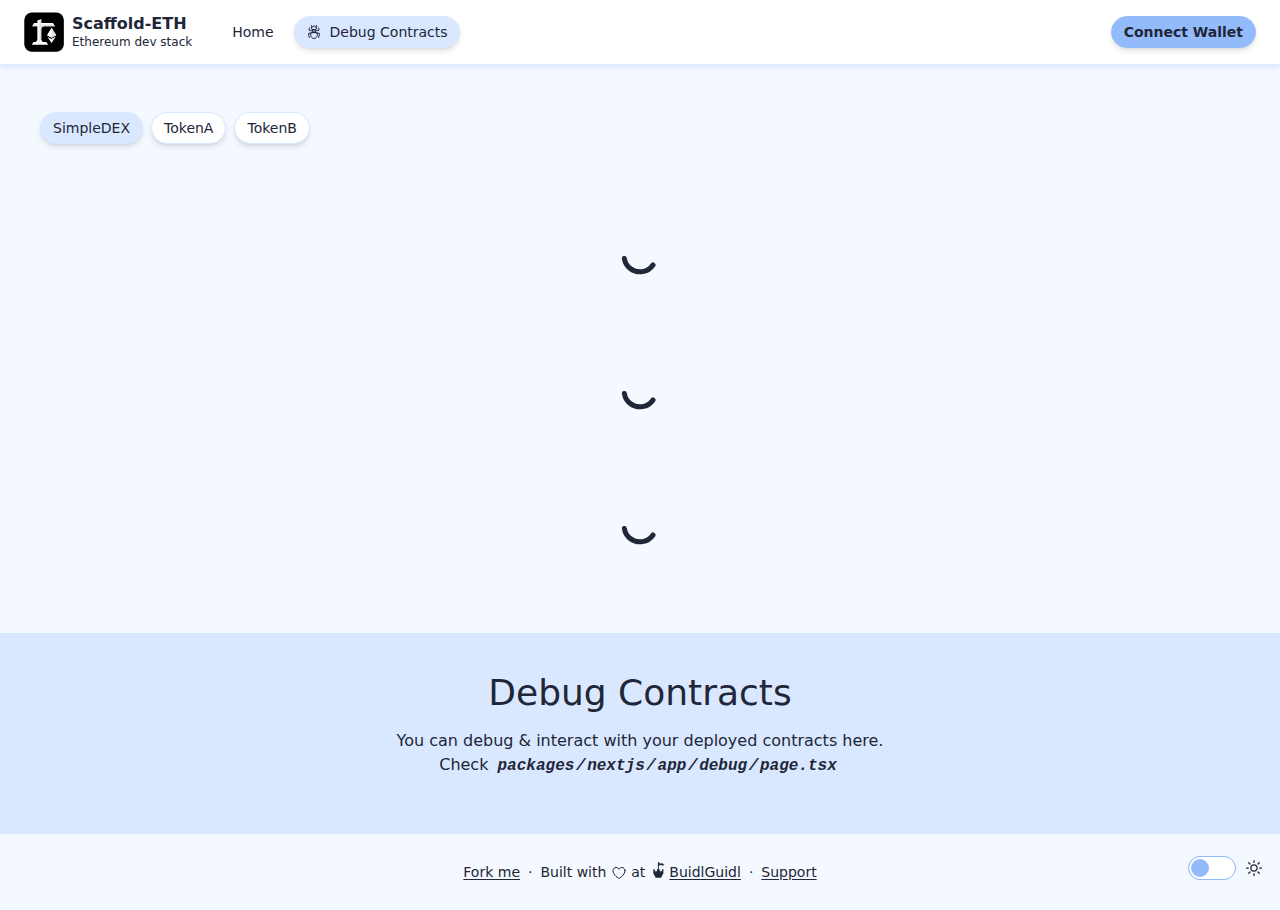
==== commit 90834311: "Rename debug.html to index.html" ====
--- a/index.html
+++ b/index.html
@@ -1 +1 @@
-<!DOCTYPE html><html><head><meta charSet="utf-8"/><meta name="viewport" content="width=device-width, initial-scale=1"/><link rel="stylesheet" href="/_next/static/css/b30489573339f853.css" data-precedence="next"/><link rel="stylesheet" href="/_next/static/css/dbda1ff14582be4a.css" data-precedence="next"/><link rel="preload" as="script" fetchPriority="low" href="/_next/static/chunks/webpack-286e37c692277913.js"/><script src="/_next/static/chunks/fd9d1056-6aa1b625d420d777.js" async=""></script><script src="/_next/static/chunks/2117-26779e17d9fb13f4.js" async=""></script><script src="/_next/static/chunks/main-app-7e808e5c35b438b6.js" async=""></script><script src="/_next/static/chunks/4e88bc13-41df5b18b3b7af3b.js" async=""></script><script src="/_next/static/chunks/5127-1ebbfdd28ce55233.js" async=""></script><script src="/_next/static/chunks/9206-174fe372003a5fc2.js" async=""></script><script src="/_next/static/chunks/app/page-ac073bfb4f8abafe.js" async=""></script><script src="/_next/static/chunks/9755-d1673c04b60750d8.js" async=""></script><script src="/_next/static/chunks/app/layout-ac0ccaaa9643059b.js" async=""></script><title>Scaffold-ETH 2 App</title><meta name="description" content="Built with 🏗 Scaffold-ETH 2"/><meta property="og:title" content="Scaffold-ETH 2 App"/><meta property="og:description" content="Built with 🏗 Scaffold-ETH 2"/><meta property="og:image" content="http://localhost:3000/thumbnail.jpg"/><meta name="twitter:card" content="summary_large_image"/><meta name="twitter:title" content="Scaffold-ETH 2 App"/><meta name="twitter:description" content="Built with 🏗 Scaffold-ETH 2"/><meta name="twitter:image" content="http://localhost:3000/thumbnail.jpg"/><link rel="icon" href="/favicon.png" sizes="32x32" type="image/png"/><script src="/_next/static/chunks/polyfills-42372ed130431b0a.js" noModule=""></script></head><body><script>!function(){try{var d=document.documentElement,n='data-theme',s='setAttribute';var e=localStorage.getItem('theme');if('system'===e||(!e&&true)){var t='(prefers-color-scheme: dark)',m=window.matchMedia(t);if(m.media!==t||m.matches){d.style.colorScheme = 'dark';d[s](n,'dark')}else{d.style.colorScheme = 'light';d[s](n,'light')}}else if(e){d[s](n,e|| '')}if(e==='light'||e==='dark')d.style.colorScheme=e}catch(e){}}()</script><!--$!--><template data-dgst="BAILOUT_TO_CLIENT_SIDE_RENDERING"></template><!--/$--><div data-rk=""><style>[data-rk]{--rk-blurs-modalOverlay:blur(0px);--rk-fonts-body:SFRounded, ui-rounded, "SF Pro Rounded", -apple-system, BlinkMacSystemFont, "Segoe UI", Roboto, Helvetica, Arial, sans-serif, "Apple Color Emoji", "Segoe UI Emoji", "Segoe UI Symbol";--rk-radii-actionButton:9999px;--rk-radii-connectButton:12px;--rk-radii-menuButton:12px;--rk-radii-modal:24px;--rk-radii-modalMobile:28px;--rk-colors-accentColor:#0E76FD;--rk-colors-accentColorForeground:#FFF;--rk-colors-actionButtonBorder:rgba(0, 0, 0, 0.04);--rk-colors-actionButtonBorderMobile:rgba(0, 0, 0, 0.06);--rk-colors-actionButtonSecondaryBackground:rgba(0, 0, 0, 0.06);--rk-colors-closeButton:rgba(60, 66, 66, 0.8);--rk-colors-closeButtonBackground:rgba(0, 0, 0, 0.06);--rk-colors-connectButtonBackground:#FFF;--rk-colors-connectButtonBackgroundError:#FF494A;--rk-colors-connectButtonInnerBackground:linear-gradient(0deg, rgba(0, 0, 0, 0.03), rgba(0, 0, 0, 0.06));--rk-colors-connectButtonText:#25292E;--rk-colors-connectButtonTextError:#FFF;--rk-colors-connectionIndicator:#30E000;--rk-colors-downloadBottomCardBackground:linear-gradient(126deg, rgba(255, 255, 255, 0) 9.49%, rgba(171, 171, 171, 0.04) 71.04%), #FFFFFF;--rk-colors-downloadTopCardBackground:linear-gradient(126deg, rgba(171, 171, 171, 0.2) 9.49%, rgba(255, 255, 255, 0) 71.04%), #FFFFFF;--rk-colors-error:#FF494A;--rk-colors-generalBorder:rgba(0, 0, 0, 0.06);--rk-colors-generalBorderDim:rgba(0, 0, 0, 0.03);--rk-colors-menuItemBackground:rgba(60, 66, 66, 0.1);--rk-colors-modalBackdrop:rgba(0, 0, 0, 0.3);--rk-colors-modalBackground:#FFF;--rk-colors-modalBorder:transparent;--rk-colors-modalText:#25292E;--rk-colors-modalTextDim:rgba(60, 66, 66, 0.3);--rk-colors-modalTextSecondary:rgba(60, 66, 66, 0.6);--rk-colors-profileAction:#FFF;--rk-colors-profileActionHover:rgba(255, 255, 255, 0.5);--rk-colors-profileForeground:rgba(60, 66, 66, 0.06);--rk-colors-selectedOptionBorder:rgba(60, 66, 66, 0.1);--rk-colors-standby:#FFD641;--rk-shadows-connectButton:0px 4px 12px rgba(0, 0, 0, 0.1);--rk-shadows-dialog:0px 8px 32px rgba(0, 0, 0, 0.32);--rk-shadows-profileDetailsAction:0px 2px 6px rgba(37, 41, 46, 0.04);--rk-shadows-selectedOption:0px 2px 6px rgba(0, 0, 0, 0.24);--rk-shadows-selectedWallet:0px 2px 6px rgba(0, 0, 0, 0.12);--rk-shadows-walletLogo:0px 2px 16px rgba(0, 0, 0, 0.16);}</style><div class="flex flex-col min-h-screen "><div class="sticky lg:static top-0 navbar bg-base-100 min-h-0 flex-shrink-0 justify-between z-20 shadow-md shadow-secondary px-0 sm:px-2"><div class="navbar-start w-auto lg:w-1/2"><div class="lg:hidden dropdown"><label tabindex="0" class="ml-1 btn btn-ghost hover:bg-transparent"><svg xmlns="http://www.w3.org/2000/svg" fill="none" viewBox="0 0 24 24" stroke-width="1.5" stroke="currentColor" aria-hidden="true" data-slot="icon" class="h-1/2"><path stroke-linecap="round" stroke-linejoin="round" d="M3.75 6.75h16.5M3.75 12h16.5m-16.5 5.25h16.5"></path></svg></label></div><a class="hidden lg:flex items-center gap-2 ml-4 mr-6 shrink-0" href="/"><div class="flex relative w-10 h-10"><img alt="SE2 logo" loading="lazy" decoding="async" data-nimg="fill" class="cursor-pointer" style="position:absolute;height:100%;width:100%;left:0;top:0;right:0;bottom:0;color:transparent" src="/logo.svg"/></div><div class="flex flex-col"><span class="font-bold leading-tight">Scaffold-ETH</span><span class="text-xs">Ethereum dev stack</span></div></a><ul class="hidden lg:flex lg:flex-nowrap menu menu-horizontal px-1 gap-2"><li><a class="bg-secondary shadow-md hover:bg-secondary hover:shadow-md focus:!bg-secondary active:!text-neutral py-1.5 px-3 text-sm rounded-full gap-2 grid grid-flow-col" href="/"><span>Home</span></a></li><li><a class=" hover:bg-secondary hover:shadow-md focus:!bg-secondary active:!text-neutral py-1.5 px-3 text-sm rounded-full gap-2 grid grid-flow-col" href="/debug"><svg xmlns="http://www.w3.org/2000/svg" fill="none" viewBox="0 0 24 24" stroke-width="1.5" stroke="currentColor" aria-hidden="true" data-slot="icon" class="h-4 w-4"><path stroke-linecap="round" stroke-linejoin="round" d="M12 12.75c1.148 0 2.278.08 3.383.237 1.037.146 1.866.966 1.866 2.013 0 3.728-2.35 6.75-5.25 6.75S6.75 18.728 6.75 15c0-1.046.83-1.867 1.866-2.013A24.204 24.204 0 0 1 12 12.75Zm0 0c2.883 0 5.647.508 8.207 1.44a23.91 23.91 0 0 1-1.152 6.06M12 12.75c-2.883 0-5.647.508-8.208 1.44.125 2.104.52 4.136 1.153 6.06M12 12.75a2.25 2.25 0 0 0 2.248-2.354M12 12.75a2.25 2.25 0 0 1-2.248-2.354M12 8.25c.995 0 1.971-.08 2.922-.236.403-.066.74-.358.795-.762a3.778 3.778 0 0 0-.399-2.25M12 8.25c-.995 0-1.97-.08-2.922-.236-.402-.066-.74-.358-.795-.762a3.734 3.734 0 0 1 .4-2.253M12 8.25a2.25 2.25 0 0 0-2.248 2.146M12 8.25a2.25 2.25 0 0 1 2.248 2.146M8.683 5a6.032 6.032 0 0 1-1.155-1.002c.07-.63.27-1.222.574-1.747m.581 2.749A3.75 3.75 0 0 1 15.318 5m0 0c.427-.283.815-.62 1.155-.999a4.471 4.471 0 0 0-.575-1.752M4.921 6a24.048 24.048 0 0 0-.392 3.314c1.668.546 3.416.914 5.223 1.082M19.08 6c.205 1.08.337 2.187.392 3.314a23.882 23.882 0 0 1-5.223 1.082"></path></svg><span>Debug Contracts</span></a></li></ul></div><div class="navbar-end flex-grow mr-4"><button class="btn btn-primary btn-sm" type="button">Connect Wallet</button></div></div><main class="relative flex flex-col flex-1"><div class="flex items-center flex-col flex-grow pt-10"><div class="px-5"><h1 class="text-center"><span class="block text-2xl mb-2">Welcome to</span><span class="block text-4xl font-bold">Scaffold-ETH 2</span></h1><div class="flex justify-center items-center space-x-2 flex-col sm:flex-row"><p class="my-2 font-medium">Connected Address:</p><div class="flex items-center"><div class="flex-shrink-0 skeleton rounded-full" style="width:30px;height:30px"></div><div class="flex flex-col space-y-1"><div class="ml-1.5 skeleton rounded-lg font-bold text-sm"><span class="invisible">0x1234...56789</span></div><div class="ml-1.5 skeleton rounded-lg text-xs"><span class="invisible">0x1234...56789</span></div></div></div></div><p class="text-center text-lg">Get started by editing<!-- --> <code class="italic bg-base-300 text-base font-bold max-w-full break-words break-all inline-block">packages/nextjs/app/page.tsx</code></p><p class="text-center text-lg">Edit your smart contract<!-- --> <code class="italic bg-base-300 text-base font-bold max-w-full break-words break-all inline-block"></code> <!-- -->in<!-- --> <code class="italic bg-base-300 text-base font-bold max-w-full break-words break-all inline-block">packages/hardhat/contracts</code></p></div><div class="flex-grow bg-base-300 w-full mt-16 px-8 py-12"><div class="flex justify-center items-center gap-12 flex-col sm:flex-row"><div class="flex flex-col bg-base-100 px-10 py-10 text-center items-center max-w-xs rounded-3xl"><svg xmlns="http://www.w3.org/2000/svg" fill="none" viewBox="0 0 24 24" stroke-width="1.5" stroke="currentColor" aria-hidden="true" data-slot="icon" class="h-8 w-8 fill-secondary"><path stroke-linecap="round" stroke-linejoin="round" d="M12 12.75c1.148 0 2.278.08 3.383.237 1.037.146 1.866.966 1.866 2.013 0 3.728-2.35 6.75-5.25 6.75S6.75 18.728 6.75 15c0-1.046.83-1.867 1.866-2.013A24.204 24.204 0 0 1 12 12.75Zm0 0c2.883 0 5.647.508 8.207 1.44a23.91 23.91 0 0 1-1.152 6.06M12 12.75c-2.883 0-5.647.508-8.208 1.44.125 2.104.52 4.136 1.153 6.06M12 12.75a2.25 2.25 0 0 0 2.248-2.354M12 12.75a2.25 2.25 0 0 1-2.248-2.354M12 8.25c.995 0 1.971-.08 2.922-.236.403-.066.74-.358.795-.762a3.778 3.778 0 0 0-.399-2.25M12 8.25c-.995 0-1.97-.08-2.922-.236-.402-.066-.74-.358-.795-.762a3.734 3.734 0 0 1 .4-2.253M12 8.25a2.25 2.25 0 0 0-2.248 2.146M12 8.25a2.25 2.25 0 0 1 2.248 2.146M8.683 5a6.032 6.032 0 0 1-1.155-1.002c.07-.63.27-1.222.574-1.747m.581 2.749A3.75 3.75 0 0 1 15.318 5m0 0c.427-.283.815-.62 1.155-.999a4.471 4.471 0 0 0-.575-1.752M4.921 6a24.048 24.048 0 0 0-.392 3.314c1.668.546 3.416.914 5.223 1.082M19.08 6c.205 1.08.337 2.187.392 3.314a23.882 23.882 0 0 1-5.223 1.082"></path></svg><p>Tinker with your smart contract using the<!-- --> <a class="link" href="/debug">Debug Contracts</a> <!-- -->tab.</p></div><div class="flex flex-col bg-base-100 px-10 py-10 text-center items-center max-w-xs rounded-3xl"><svg xmlns="http://www.w3.org/2000/svg" fill="none" viewBox="0 0 24 24" stroke-width="1.5" stroke="currentColor" aria-hidden="true" data-slot="icon" class="h-8 w-8 fill-secondary"><path stroke-linecap="round" stroke-linejoin="round" d="m21 21-5.197-5.197m0 0A7.5 7.5 0 1 0 5.196 5.196a7.5 7.5 0 0 0 10.607 10.607Z"></path></svg><p>Explore your local transactions with the<!-- --> <a class="link" href="/blockexplorer">Block Explorer</a> <!-- -->tab.</p></div></div></div></div></main><div class="min-h-0 py-5 px-1 mb-11 lg:mb-0"><div><div class="fixed flex justify-between items-center w-full z-10 p-4 bottom-0 left-0 pointer-events-none"><div class="flex flex-col md:flex-row gap-2 pointer-events-auto"></div></div></div><div class="w-full"><ul class="menu menu-horizontal w-full"><div class="flex justify-center items-center gap-2 text-sm w-full"><div class="text-center"><a href="https://github.com/scaffold-eth/se-2" target="_blank" rel="noreferrer" class="link">Fork me</a></div><span>·</span><div class="flex justify-center items-center gap-2"><p class="m-0 text-center">Built with <svg xmlns="http://www.w3.org/2000/svg" fill="none" viewBox="0 0 24 24" stroke-width="1.5" stroke="currentColor" aria-hidden="true" data-slot="icon" class="inline-block h-4 w-4"><path stroke-linecap="round" stroke-linejoin="round" d="M21 8.25c0-2.485-2.099-4.5-4.688-4.5-1.935 0-3.597 1.126-4.312 2.733-.715-1.607-2.377-2.733-4.313-2.733C5.1 3.75 3 5.765 3 8.25c0 7.22 9 12 9 12s9-4.78 9-12Z"></path></svg> at</p><a class="flex justify-center items-center gap-1" href="https://buidlguidl.com/" target="_blank" rel="noreferrer"><svg class="w-3 h-5 pb-1" width="53" height="72" viewBox="0 0 53 72" fill="currentColor" xmlns="http://www.w3.org/2000/svg"><path fill-rule="evenodd" d="M25.9 17.434v15.638h3.927v9.04h9.718v-9.04h6.745v18.08l-10.607 19.88-12.11-.182-12.11.183L.856 51.152v-18.08h6.713v9.04h9.75v-9.04h4.329V2.46a2.126 2.126 0 0 1 4.047-.914c1.074.412 2.157 1.5 3.276 2.626 1.33 1.337 2.711 2.726 4.193 3.095 1.496.373 2.605-.026 3.855-.475 1.31-.47 2.776-.997 5.005-.747 1.67.197 2.557 1.289 3.548 2.509 1.317 1.623 2.82 3.473 6.599 3.752l-.024.017c-2.42 1.709-5.726 4.043-10.86 3.587-1.605-.139-2.736-.656-3.82-1.153-1.546-.707-2.997-1.37-5.59-.832-2.809.563-4.227 1.892-5.306 2.903-.236.221-.456.427-.67.606Z" clip-rule="evenodd"></path></svg><span class="link">BuidlGuidl</span></a></div><span>·</span><div class="text-center"><a href="https://t.me/joinchat/KByvmRe5wkR-8F_zz6AjpA" target="_blank" rel="noreferrer" class="link">Support</a></div></div></ul></div></div></div><div style="position:fixed;z-index:9999;top:16px;left:16px;right:16px;bottom:16px;pointer-events:none"></div></div><script src="/_next/static/chunks/webpack-286e37c692277913.js" async=""></script><script>(self.__next_f=self.__next_f||[]).push([0]);self.__next_f.push([2,null])</script><script>self.__next_f.push([1,"1:HL[\"/_next/static/css/b30489573339f853.css\",\"style\"]\n2:HL[\"/_next/static/css/dbda1ff14582be4a.css\",\"style\"]\n"])</script><script>self.__next_f.push([1,"3:I[12846,[],\"\"]\n5:I[19107,[],\"ClientPageRoot\"]\n6:I[57340,[\"9472\",\"static/chunks/4e88bc13-41df5b18b3b7af3b.js\",\"5127\",\"static/chunks/5127-1ebbfdd28ce55233.js\",\"9206\",\"static/chunks/9206-174fe372003a5fc2.js\",\"1931\",\"static/chunks/app/page-ac073bfb4f8abafe.js\"],\"default\",1]\n7:I[75495,[\"9472\",\"static/chunks/4e88bc13-41df5b18b3b7af3b.js\",\"5127\",\"static/chunks/5127-1ebbfdd28ce55233.js\",\"9755\",\"static/chunks/9755-d1673c04b60750d8.js\",\"9206\",\"static/chunks/9206-174fe372003a5fc2.js\",\"3185\",\"static/chunks/app/layout-ac0ccaaa9643059b.js\"],\"ThemeProvider\"]\n8:I[71560,[\"9472\",\"static/chunks/4e88bc13-41df5b18b3b7af3b.js\",\"5127\",\"static/chunks/5127-1ebbfdd28ce55233.js\",\"9755\",\"static/chunks/9755-d1673c04b60750d8.js\",\"9206\",\"static/chunks/9206-174fe372003a5fc2.js\",\"3185\",\"static/chunks/app/layout-ac0ccaaa9643059b.js\"],\"ScaffoldEthAppWithProviders\"]\n9:I[4707,[],\"\"]\na:I[36423,[],\"\"]\nc:I[61060,[],\"\"]\nd:[]\n"])</script><script>self.__next_f.push([1,"0:[\"$\",\"$L3\",null,{\"buildId\":\"zYbmCcaARYC_O5IlSV0aa\",\"assetPrefix\":\"\",\"urlParts\":[\"\",\"\"],\"initialTree\":[\"\",{\"children\":[\"__PAGE__\",{}]},\"$undefined\",\"$undefined\",true],\"initialSeedData\":[\"\",{\"children\":[\"__PAGE__\",{},[[\"$L4\",[\"$\",\"$L5\",null,{\"props\":{\"params\":{},\"searchParams\":{}},\"Component\":\"$6\"}],null],null],null]},[[[[\"$\",\"link\",\"0\",{\"rel\":\"stylesheet\",\"href\":\"/_next/static/css/b30489573339f853.css\",\"precedence\":\"next\",\"crossOrigin\":\"$undefined\"}],[\"$\",\"link\",\"1\",{\"rel\":\"stylesheet\",\"href\":\"/_next/static/css/dbda1ff14582be4a.css\",\"precedence\":\"next\",\"crossOrigin\":\"$undefined\"}]],[\"$\",\"html\",null,{\"suppressHydrationWarning\":true,\"children\":[\"$\",\"body\",null,{\"children\":[\"$\",\"$L7\",null,{\"enableSystem\":true,\"children\":[\"$\",\"$L8\",null,{\"children\":[\"$\",\"$L9\",null,{\"parallelRouterKey\":\"children\",\"segmentPath\":[\"children\"],\"error\":\"$undefined\",\"errorStyles\":\"$undefined\",\"errorScripts\":\"$undefined\",\"template\":[\"$\",\"$La\",null,{}],\"templateStyles\":\"$undefined\",\"templateScripts\":\"$undefined\",\"notFound\":[[\"$\",\"title\",null,{\"children\":\"404: This page could not be found.\"}],[\"$\",\"div\",null,{\"style\":{\"fontFamily\":\"system-ui,\\\"Segoe UI\\\",Roboto,Helvetica,Arial,sans-serif,\\\"Apple Color Emoji\\\",\\\"Segoe UI Emoji\\\"\",\"height\":\"100vh\",\"textAlign\":\"center\",\"display\":\"flex\",\"flexDirection\":\"column\",\"alignItems\":\"center\",\"justifyContent\":\"center\"},\"children\":[\"$\",\"div\",null,{\"children\":[[\"$\",\"style\",null,{\"dangerouslySetInnerHTML\":{\"__html\":\"body{color:#000;background:#fff;margin:0}.next-error-h1{border-right:1px solid rgba(0,0,0,.3)}@media (prefers-color-scheme:dark){body{color:#fff;background:#000}.next-error-h1{border-right:1px solid rgba(255,255,255,.3)}}\"}}],[\"$\",\"h1\",null,{\"className\":\"next-error-h1\",\"style\":{\"display\":\"inline-block\",\"margin\":\"0 20px 0 0\",\"padding\":\"0 23px 0 0\",\"fontSize\":24,\"fontWeight\":500,\"verticalAlign\":\"top\",\"lineHeight\":\"49px\"},\"children\":\"404\"}],[\"$\",\"div\",null,{\"style\":{\"display\":\"inline-block\"},\"children\":[\"$\",\"h2\",null,{\"style\":{\"fontSize\":14,\"fontWeight\":400,\"lineHeight\":\"49px\",\"margin\":0},\"children\":\"This page could not be found.\"}]}]]}]}]],\"notFoundStyles\":[]}]}]}]}]}]],null],null],\"couldBeIntercepted\":false,\"initialHead\":[null,\"$Lb\"],\"globalErrorComponent\":\"$c\",\"missingSlots\":\"$Wd\"}]\n"])</script><script>self.__next_f.push([1,"b:[[\"$\",\"meta\",\"0\",{\"name\":\"viewport\",\"content\":\"width=device-width, initial-scale=1\"}],[\"$\",\"meta\",\"1\",{\"charSet\":\"utf-8\"}],[\"$\",\"title\",\"2\",{\"children\":\"Scaffold-ETH 2 App\"}],[\"$\",\"meta\",\"3\",{\"name\":\"description\",\"content\":\"Built with 🏗 Scaffold-ETH 2\"}],[\"$\",\"meta\",\"4\",{\"property\":\"og:title\",\"content\":\"Scaffold-ETH 2 App\"}],[\"$\",\"meta\",\"5\",{\"property\":\"og:description\",\"content\":\"Built with 🏗 Scaffold-ETH 2\"}],[\"$\",\"meta\",\"6\",{\"property\":\"og:image\",\"content\":\"http://localhost:3000/thumbnail.jpg\"}],[\"$\",\"meta\",\"7\",{\"name\":\"twitter:card\",\"content\":\"summary_large_image\"}],[\"$\",\"meta\",\"8\",{\"name\":\"twitter:title\",\"content\":\"Scaffold-ETH 2 App\"}],[\"$\",\"meta\",\"9\",{\"name\":\"twitter:description\",\"content\":\"Built with 🏗 Scaffold-ETH 2\"}],[\"$\",\"meta\",\"10\",{\"name\":\"twitter:image\",\"content\":\"http://localhost:3000/thumbnail.jpg\"}],[\"$\",\"link\",\"11\",{\"rel\":\"icon\",\"href\":\"/favicon.png\",\"sizes\":\"32x32\",\"type\":\"image/png\"}]]\n4:null\n"])</script></body></html>+<!DOCTYPE html><html><head><meta charSet="utf-8"/><meta name="viewport" content="width=device-width, initial-scale=1"/><link rel="stylesheet" href="/_next/static/css/b30489573339f853.css" data-precedence="next"/><link rel="stylesheet" href="/_next/static/css/dbda1ff14582be4a.css" data-precedence="next"/><link rel="preload" as="script" fetchPriority="low" href="/_next/static/chunks/webpack-286e37c692277913.js"/><script src="/_next/static/chunks/fd9d1056-6aa1b625d420d777.js" async=""></script><script src="/_next/static/chunks/2117-26779e17d9fb13f4.js" async=""></script><script src="/_next/static/chunks/main-app-7e808e5c35b438b6.js" async=""></script><script src="/_next/static/chunks/4e88bc13-41df5b18b3b7af3b.js" async=""></script><script src="/_next/static/chunks/5127-1ebbfdd28ce55233.js" async=""></script><script src="/_next/static/chunks/9206-174fe372003a5fc2.js" async=""></script><script src="/_next/static/chunks/app/debug/page-29e163232d300cee.js" async=""></script><script src="/_next/static/chunks/9755-d1673c04b60750d8.js" async=""></script><script src="/_next/static/chunks/app/layout-ac0ccaaa9643059b.js" async=""></script><title>Debug Contracts | Scaffold-ETH 2</title><meta name="description" content="Debug your deployed 🏗 Scaffold-ETH 2 contracts in an easy way"/><meta property="og:title" content="Debug Contracts | Scaffold-ETH 2"/><meta property="og:description" content="Debug your deployed 🏗 Scaffold-ETH 2 contracts in an easy way"/><meta property="og:image" content="http://localhost:3000/thumbnail.jpg"/><meta name="twitter:card" content="summary_large_image"/><meta name="twitter:title" content="Debug Contracts | Scaffold-ETH 2"/><meta name="twitter:description" content="Debug your deployed 🏗 Scaffold-ETH 2 contracts in an easy way"/><meta name="twitter:image" content="http://localhost:3000/thumbnail.jpg"/><link rel="icon" href="/favicon.png" sizes="32x32" type="image/png"/><script src="/_next/static/chunks/polyfills-42372ed130431b0a.js" noModule=""></script></head><body><script>!function(){try{var d=document.documentElement,n='data-theme',s='setAttribute';var e=localStorage.getItem('theme');if('system'===e||(!e&&true)){var t='(prefers-color-scheme: dark)',m=window.matchMedia(t);if(m.media!==t||m.matches){d.style.colorScheme = 'dark';d[s](n,'dark')}else{d.style.colorScheme = 'light';d[s](n,'light')}}else if(e){d[s](n,e|| '')}if(e==='light'||e==='dark')d.style.colorScheme=e}catch(e){}}()</script><!--$!--><template data-dgst="BAILOUT_TO_CLIENT_SIDE_RENDERING"></template><!--/$--><div data-rk=""><style>[data-rk]{--rk-blurs-modalOverlay:blur(0px);--rk-fonts-body:SFRounded, ui-rounded, "SF Pro Rounded", -apple-system, BlinkMacSystemFont, "Segoe UI", Roboto, Helvetica, Arial, sans-serif, "Apple Color Emoji", "Segoe UI Emoji", "Segoe UI Symbol";--rk-radii-actionButton:9999px;--rk-radii-connectButton:12px;--rk-radii-menuButton:12px;--rk-radii-modal:24px;--rk-radii-modalMobile:28px;--rk-colors-accentColor:#0E76FD;--rk-colors-accentColorForeground:#FFF;--rk-colors-actionButtonBorder:rgba(0, 0, 0, 0.04);--rk-colors-actionButtonBorderMobile:rgba(0, 0, 0, 0.06);--rk-colors-actionButtonSecondaryBackground:rgba(0, 0, 0, 0.06);--rk-colors-closeButton:rgba(60, 66, 66, 0.8);--rk-colors-closeButtonBackground:rgba(0, 0, 0, 0.06);--rk-colors-connectButtonBackground:#FFF;--rk-colors-connectButtonBackgroundError:#FF494A;--rk-colors-connectButtonInnerBackground:linear-gradient(0deg, rgba(0, 0, 0, 0.03), rgba(0, 0, 0, 0.06));--rk-colors-connectButtonText:#25292E;--rk-colors-connectButtonTextError:#FFF;--rk-colors-connectionIndicator:#30E000;--rk-colors-downloadBottomCardBackground:linear-gradient(126deg, rgba(255, 255, 255, 0) 9.49%, rgba(171, 171, 171, 0.04) 71.04%), #FFFFFF;--rk-colors-downloadTopCardBackground:linear-gradient(126deg, rgba(171, 171, 171, 0.2) 9.49%, rgba(255, 255, 255, 0) 71.04%), #FFFFFF;--rk-colors-error:#FF494A;--rk-colors-generalBorder:rgba(0, 0, 0, 0.06);--rk-colors-generalBorderDim:rgba(0, 0, 0, 0.03);--rk-colors-menuItemBackground:rgba(60, 66, 66, 0.1);--rk-colors-modalBackdrop:rgba(0, 0, 0, 0.3);--rk-colors-modalBackground:#FFF;--rk-colors-modalBorder:transparent;--rk-colors-modalText:#25292E;--rk-colors-modalTextDim:rgba(60, 66, 66, 0.3);--rk-colors-modalTextSecondary:rgba(60, 66, 66, 0.6);--rk-colors-profileAction:#FFF;--rk-colors-profileActionHover:rgba(255, 255, 255, 0.5);--rk-colors-profileForeground:rgba(60, 66, 66, 0.06);--rk-colors-selectedOptionBorder:rgba(60, 66, 66, 0.1);--rk-colors-standby:#FFD641;--rk-shadows-connectButton:0px 4px 12px rgba(0, 0, 0, 0.1);--rk-shadows-dialog:0px 8px 32px rgba(0, 0, 0, 0.32);--rk-shadows-profileDetailsAction:0px 2px 6px rgba(37, 41, 46, 0.04);--rk-shadows-selectedOption:0px 2px 6px rgba(0, 0, 0, 0.24);--rk-shadows-selectedWallet:0px 2px 6px rgba(0, 0, 0, 0.12);--rk-shadows-walletLogo:0px 2px 16px rgba(0, 0, 0, 0.16);}</style><div class="flex flex-col min-h-screen "><div class="sticky lg:static top-0 navbar bg-base-100 min-h-0 flex-shrink-0 justify-between z-20 shadow-md shadow-secondary px-0 sm:px-2"><div class="navbar-start w-auto lg:w-1/2"><div class="lg:hidden dropdown"><label tabindex="0" class="ml-1 btn btn-ghost hover:bg-transparent"><svg xmlns="http://www.w3.org/2000/svg" fill="none" viewBox="0 0 24 24" stroke-width="1.5" stroke="currentColor" aria-hidden="true" data-slot="icon" class="h-1/2"><path stroke-linecap="round" stroke-linejoin="round" d="M3.75 6.75h16.5M3.75 12h16.5m-16.5 5.25h16.5"></path></svg></label></div><a class="hidden lg:flex items-center gap-2 ml-4 mr-6 shrink-0" href="/"><div class="flex relative w-10 h-10"><img alt="SE2 logo" loading="lazy" decoding="async" data-nimg="fill" class="cursor-pointer" style="position:absolute;height:100%;width:100%;left:0;top:0;right:0;bottom:0;color:transparent" src="/logo.svg"/></div><div class="flex flex-col"><span class="font-bold leading-tight">Scaffold-ETH</span><span class="text-xs">Ethereum dev stack</span></div></a><ul class="hidden lg:flex lg:flex-nowrap menu menu-horizontal px-1 gap-2"><li><a class=" hover:bg-secondary hover:shadow-md focus:!bg-secondary active:!text-neutral py-1.5 px-3 text-sm rounded-full gap-2 grid grid-flow-col" href="/"><span>Home</span></a></li><li><a class="bg-secondary shadow-md hover:bg-secondary hover:shadow-md focus:!bg-secondary active:!text-neutral py-1.5 px-3 text-sm rounded-full gap-2 grid grid-flow-col" href="/debug"><svg xmlns="http://www.w3.org/2000/svg" fill="none" viewBox="0 0 24 24" stroke-width="1.5" stroke="currentColor" aria-hidden="true" data-slot="icon" class="h-4 w-4"><path stroke-linecap="round" stroke-linejoin="round" d="M12 12.75c1.148 0 2.278.08 3.383.237 1.037.146 1.866.966 1.866 2.013 0 3.728-2.35 6.75-5.25 6.75S6.75 18.728 6.75 15c0-1.046.83-1.867 1.866-2.013A24.204 24.204 0 0 1 12 12.75Zm0 0c2.883 0 5.647.508 8.207 1.44a23.91 23.91 0 0 1-1.152 6.06M12 12.75c-2.883 0-5.647.508-8.208 1.44.125 2.104.52 4.136 1.153 6.06M12 12.75a2.25 2.25 0 0 0 2.248-2.354M12 12.75a2.25 2.25 0 0 1-2.248-2.354M12 8.25c.995 0 1.971-.08 2.922-.236.403-.066.74-.358.795-.762a3.778 3.778 0 0 0-.399-2.25M12 8.25c-.995 0-1.97-.08-2.922-.236-.402-.066-.74-.358-.795-.762a3.734 3.734 0 0 1 .4-2.253M12 8.25a2.25 2.25 0 0 0-2.248 2.146M12 8.25a2.25 2.25 0 0 1 2.248 2.146M8.683 5a6.032 6.032 0 0 1-1.155-1.002c.07-.63.27-1.222.574-1.747m.581 2.749A3.75 3.75 0 0 1 15.318 5m0 0c.427-.283.815-.62 1.155-.999a4.471 4.471 0 0 0-.575-1.752M4.921 6a24.048 24.048 0 0 0-.392 3.314c1.668.546 3.416.914 5.223 1.082M19.08 6c.205 1.08.337 2.187.392 3.314a23.882 23.882 0 0 1-5.223 1.082"></path></svg><span>Debug Contracts</span></a></li></ul></div><div class="navbar-end flex-grow mr-4"><button class="btn btn-primary btn-sm" type="button">Connect Wallet</button></div></div><main class="relative flex flex-col flex-1"><div class="flex flex-col gap-y-6 lg:gap-y-8 py-8 lg:py-12 justify-center items-center"><div class="flex flex-row gap-2 w-full max-w-7xl pb-1 px-6 lg:px-10 flex-wrap"><button class="btn btn-secondary btn-sm font-light hover:border-transparent bg-base-300 hover:bg-base-300 no-animation">SimpleDEX</button><button class="btn btn-secondary btn-sm font-light hover:border-transparent bg-base-100 hover:bg-secondary">TokenA</button><button class="btn btn-secondary btn-sm font-light hover:border-transparent bg-base-100 hover:bg-secondary">TokenB</button></div><div class="mt-14"><span class="loading loading-spinner loading-lg"></span></div><div class="mt-14"><span class="loading loading-spinner loading-lg"></span></div><div class="mt-14"><span class="loading loading-spinner loading-lg"></span></div></div><div class="text-center mt-8 bg-secondary p-10"><h1 class="text-4xl my-0">Debug Contracts</h1><p class="text-neutral">You can debug &amp; interact with your deployed contracts here.<br/> Check<!-- --> <code class="italic bg-base-300 text-base font-bold [word-spacing:-0.5rem] px-1">packages / nextjs / app / debug / page.tsx</code> </p></div></main><div class="min-h-0 py-5 px-1 mb-11 lg:mb-0"><div><div class="fixed flex justify-between items-center w-full z-10 p-4 bottom-0 left-0 pointer-events-none"><div class="flex flex-col md:flex-row gap-2 pointer-events-auto"></div></div></div><div class="w-full"><ul class="menu menu-horizontal w-full"><div class="flex justify-center items-center gap-2 text-sm w-full"><div class="text-center"><a href="https://github.com/scaffold-eth/se-2" target="_blank" rel="noreferrer" class="link">Fork me</a></div><span>·</span><div class="flex justify-center items-center gap-2"><p class="m-0 text-center">Built with <svg xmlns="http://www.w3.org/2000/svg" fill="none" viewBox="0 0 24 24" stroke-width="1.5" stroke="currentColor" aria-hidden="true" data-slot="icon" class="inline-block h-4 w-4"><path stroke-linecap="round" stroke-linejoin="round" d="M21 8.25c0-2.485-2.099-4.5-4.688-4.5-1.935 0-3.597 1.126-4.312 2.733-.715-1.607-2.377-2.733-4.313-2.733C5.1 3.75 3 5.765 3 8.25c0 7.22 9 12 9 12s9-4.78 9-12Z"></path></svg> at</p><a class="flex justify-center items-center gap-1" href="https://buidlguidl.com/" target="_blank" rel="noreferrer"><svg class="w-3 h-5 pb-1" width="53" height="72" viewBox="0 0 53 72" fill="currentColor" xmlns="http://www.w3.org/2000/svg"><path fill-rule="evenodd" d="M25.9 17.434v15.638h3.927v9.04h9.718v-9.04h6.745v18.08l-10.607 19.88-12.11-.182-12.11.183L.856 51.152v-18.08h6.713v9.04h9.75v-9.04h4.329V2.46a2.126 2.126 0 0 1 4.047-.914c1.074.412 2.157 1.5 3.276 2.626 1.33 1.337 2.711 2.726 4.193 3.095 1.496.373 2.605-.026 3.855-.475 1.31-.47 2.776-.997 5.005-.747 1.67.197 2.557 1.289 3.548 2.509 1.317 1.623 2.82 3.473 6.599 3.752l-.024.017c-2.42 1.709-5.726 4.043-10.86 3.587-1.605-.139-2.736-.656-3.82-1.153-1.546-.707-2.997-1.37-5.59-.832-2.809.563-4.227 1.892-5.306 2.903-.236.221-.456.427-.67.606Z" clip-rule="evenodd"></path></svg><span class="link">BuidlGuidl</span></a></div><span>·</span><div class="text-center"><a href="https://t.me/joinchat/KByvmRe5wkR-8F_zz6AjpA" target="_blank" rel="noreferrer" class="link">Support</a></div></div></ul></div></div></div><div style="position:fixed;z-index:9999;top:16px;left:16px;right:16px;bottom:16px;pointer-events:none"></div></div><script src="/_next/static/chunks/webpack-286e37c692277913.js" async=""></script><script>(self.__next_f=self.__next_f||[]).push([0]);self.__next_f.push([2,null])</script><script>self.__next_f.push([1,"1:HL[\"/_next/static/css/b30489573339f853.css\",\"style\"]\n2:HL[\"/_next/static/css/dbda1ff14582be4a.css\",\"style\"]\n"])</script><script>self.__next_f.push([1,"3:I[12846,[],\"\"]\n5:I[91148,[\"9472\",\"static/chunks/4e88bc13-41df5b18b3b7af3b.js\",\"5127\",\"static/chunks/5127-1ebbfdd28ce55233.js\",\"9206\",\"static/chunks/9206-174fe372003a5fc2.js\",\"3670\",\"static/chunks/app/debug/page-29e163232d300cee.js\"],\"DebugContracts\"]\n6:I[4707,[],\"\"]\n7:I[36423,[],\"\"]\n8:I[75495,[\"9472\",\"static/chunks/4e88bc13-41df5b18b3b7af3b.js\",\"5127\",\"static/chunks/5127-1ebbfdd28ce55233.js\",\"9755\",\"static/chunks/9755-d1673c04b60750d8.js\",\"9206\",\"static/chunks/9206-174fe372003a5fc2.js\",\"3185\",\"static/chunks/app/layout-ac0ccaaa9643059b.js\"],\"ThemeProvider\"]\n9:I[71560,[\"9472\",\"static/chunks/4e88bc13-41df5b18b3b7af3b.js\",\"5127\",\"static/chunks/5127-1ebbfdd28ce55233.js\",\"9755\",\"static/chunks/9755-d1673c04b60750d8.js\",\"9206\",\"static/chunks/9206-174fe372003a5fc2.js\",\"3185\",\"static/chunks/app/layout-ac0ccaaa9643059b.js\"],\"ScaffoldEthAppWithProviders\"]\nb:I[61060,[],\"\"]\nc:[]\n"])</script><script>self.__next_f.push([1,"0:[\"$\",\"$L3\",null,{\"buildId\":\"zYbmCcaARYC_O5IlSV0aa\",\"assetPrefix\":\"\",\"urlParts\":[\"\",\"debug\"],\"initialTree\":[\"\",{\"children\":[\"debug\",{\"children\":[\"__PAGE__\",{}]}]},\"$undefined\",\"$undefined\",true],\"initialSeedData\":[\"\",{\"children\":[\"debug\",{\"children\":[\"__PAGE__\",{},[[\"$L4\",[[\"$\",\"$L5\",null,{}],[\"$\",\"div\",null,{\"className\":\"text-center mt-8 bg-secondary p-10\",\"children\":[[\"$\",\"h1\",null,{\"className\":\"text-4xl my-0\",\"children\":\"Debug Contracts\"}],[\"$\",\"p\",null,{\"className\":\"text-neutral\",\"children\":[\"You can debug \u0026 interact with your deployed contracts here.\",[\"$\",\"br\",null,{}],\" Check\",\" \",[\"$\",\"code\",null,{\"className\":\"italic bg-base-300 text-base font-bold [word-spacing:-0.5rem] px-1\",\"children\":\"packages / nextjs / app / debug / page.tsx\"}],\" \"]}]]}]],null],null],null]},[null,[\"$\",\"$L6\",null,{\"parallelRouterKey\":\"children\",\"segmentPath\":[\"children\",\"debug\",\"children\"],\"error\":\"$undefined\",\"errorStyles\":\"$undefined\",\"errorScripts\":\"$undefined\",\"template\":[\"$\",\"$L7\",null,{}],\"templateStyles\":\"$undefined\",\"templateScripts\":\"$undefined\",\"notFound\":\"$undefined\",\"notFoundStyles\":\"$undefined\"}]],null]},[[[[\"$\",\"link\",\"0\",{\"rel\":\"stylesheet\",\"href\":\"/_next/static/css/b30489573339f853.css\",\"precedence\":\"next\",\"crossOrigin\":\"$undefined\"}],[\"$\",\"link\",\"1\",{\"rel\":\"stylesheet\",\"href\":\"/_next/static/css/dbda1ff14582be4a.css\",\"precedence\":\"next\",\"crossOrigin\":\"$undefined\"}]],[\"$\",\"html\",null,{\"suppressHydrationWarning\":true,\"children\":[\"$\",\"body\",null,{\"children\":[\"$\",\"$L8\",null,{\"enableSystem\":true,\"children\":[\"$\",\"$L9\",null,{\"children\":[\"$\",\"$L6\",null,{\"parallelRouterKey\":\"children\",\"segmentPath\":[\"children\"],\"error\":\"$undefined\",\"errorStyles\":\"$undefined\",\"errorScripts\":\"$undefined\",\"template\":[\"$\",\"$L7\",null,{}],\"templateStyles\":\"$undefined\",\"templateScripts\":\"$undefined\",\"notFound\":[[\"$\",\"title\",null,{\"children\":\"404: This page could not be found.\"}],[\"$\",\"div\",null,{\"style\":{\"fontFamily\":\"system-ui,\\\"Segoe UI\\\",Roboto,Helvetica,Arial,sans-serif,\\\"Apple Color Emoji\\\",\\\"Segoe UI Emoji\\\"\",\"height\":\"100vh\",\"textAlign\":\"center\",\"display\":\"flex\",\"flexDirection\":\"column\",\"alignItems\":\"center\",\"justifyContent\":\"center\"},\"children\":[\"$\",\"div\",null,{\"children\":[[\"$\",\"style\",null,{\"dangerouslySetInnerHTML\":{\"__html\":\"body{color:#000;background:#fff;margin:0}.next-error-h1{border-right:1px solid rgba(0,0,0,.3)}@media (prefers-color-scheme:dark){body{color:#fff;background:#000}.next-error-h1{border-right:1px solid rgba(255,255,255,.3)}}\"}}],[\"$\",\"h1\",null,{\"className\":\"next-error-h1\",\"style\":{\"display\":\"inline-block\",\"margin\":\"0 20px 0 0\",\"padding\":\"0 23px 0 0\",\"fontSize\":24,\"fontWeight\":500,\"verticalAlign\":\"top\",\"lineHeight\":\"49px\"},\"children\":\"404\"}],[\"$\",\"div\",null,{\"style\":{\"display\":\"inline-block\"},\"children\":[\"$\",\"h2\",null,{\"style\":{\"fontSize\":14,\"fontWeight\":400,\"lineHeight\":\"49px\",\"margin\":0},\"children\":\"This page could not be found.\"}]}]]}]}]],\"notFoundStyles\":[]}]}]}]}]}]],null],null],\"couldBeIntercepted\":false,\"initialHead\":[null,\"$La\"],\"globalErrorComponent\":\"$b\",\"missingSlots\":\"$Wc\"}]\n"])</script><script>self.__next_f.push([1,"a:[[\"$\",\"meta\",\"0\",{\"name\":\"viewport\",\"content\":\"width=device-width, initial-scale=1\"}],[\"$\",\"meta\",\"1\",{\"charSet\":\"utf-8\"}],[\"$\",\"title\",\"2\",{\"children\":\"Debug Contracts | Scaffold-ETH 2\"}],[\"$\",\"meta\",\"3\",{\"name\":\"description\",\"content\":\"Debug your deployed 🏗 Scaffold-ETH 2 contracts in an easy way\"}],[\"$\",\"meta\",\"4\",{\"property\":\"og:title\",\"content\":\"Debug Contracts | Scaffold-ETH 2\"}],[\"$\",\"meta\",\"5\",{\"property\":\"og:description\",\"content\":\"Debug your deployed 🏗 Scaffold-ETH 2 contracts in an easy way\"}],[\"$\",\"meta\",\"6\",{\"property\":\"og:image\",\"content\":\"http://localhost:3000/thumbnail.jpg\"}],[\"$\",\"meta\",\"7\",{\"name\":\"twitter:card\",\"content\":\"summary_large_image\"}],[\"$\",\"meta\",\"8\",{\"name\":\"twitter:title\",\"content\":\"Debug Contracts | Scaffold-ETH 2\"}],[\"$\",\"meta\",\"9\",{\"name\":\"twitter:description\",\"content\":\"Debug your deployed 🏗 Scaffold-ETH 2 contracts in an easy way\"}],[\"$\",\"meta\",\"10\",{\"name\":\"twitter:image\",\"content\":\"http://localhost:3000/thumbnail.jpg\"}],[\"$\",\"link\",\"11\",{\"rel\":\"icon\",\"href\":\"/favicon.png\",\"sizes\":\"32x32\",\"type\":\"image/png\"}]]\n4:null\n"])</script></body></html>
